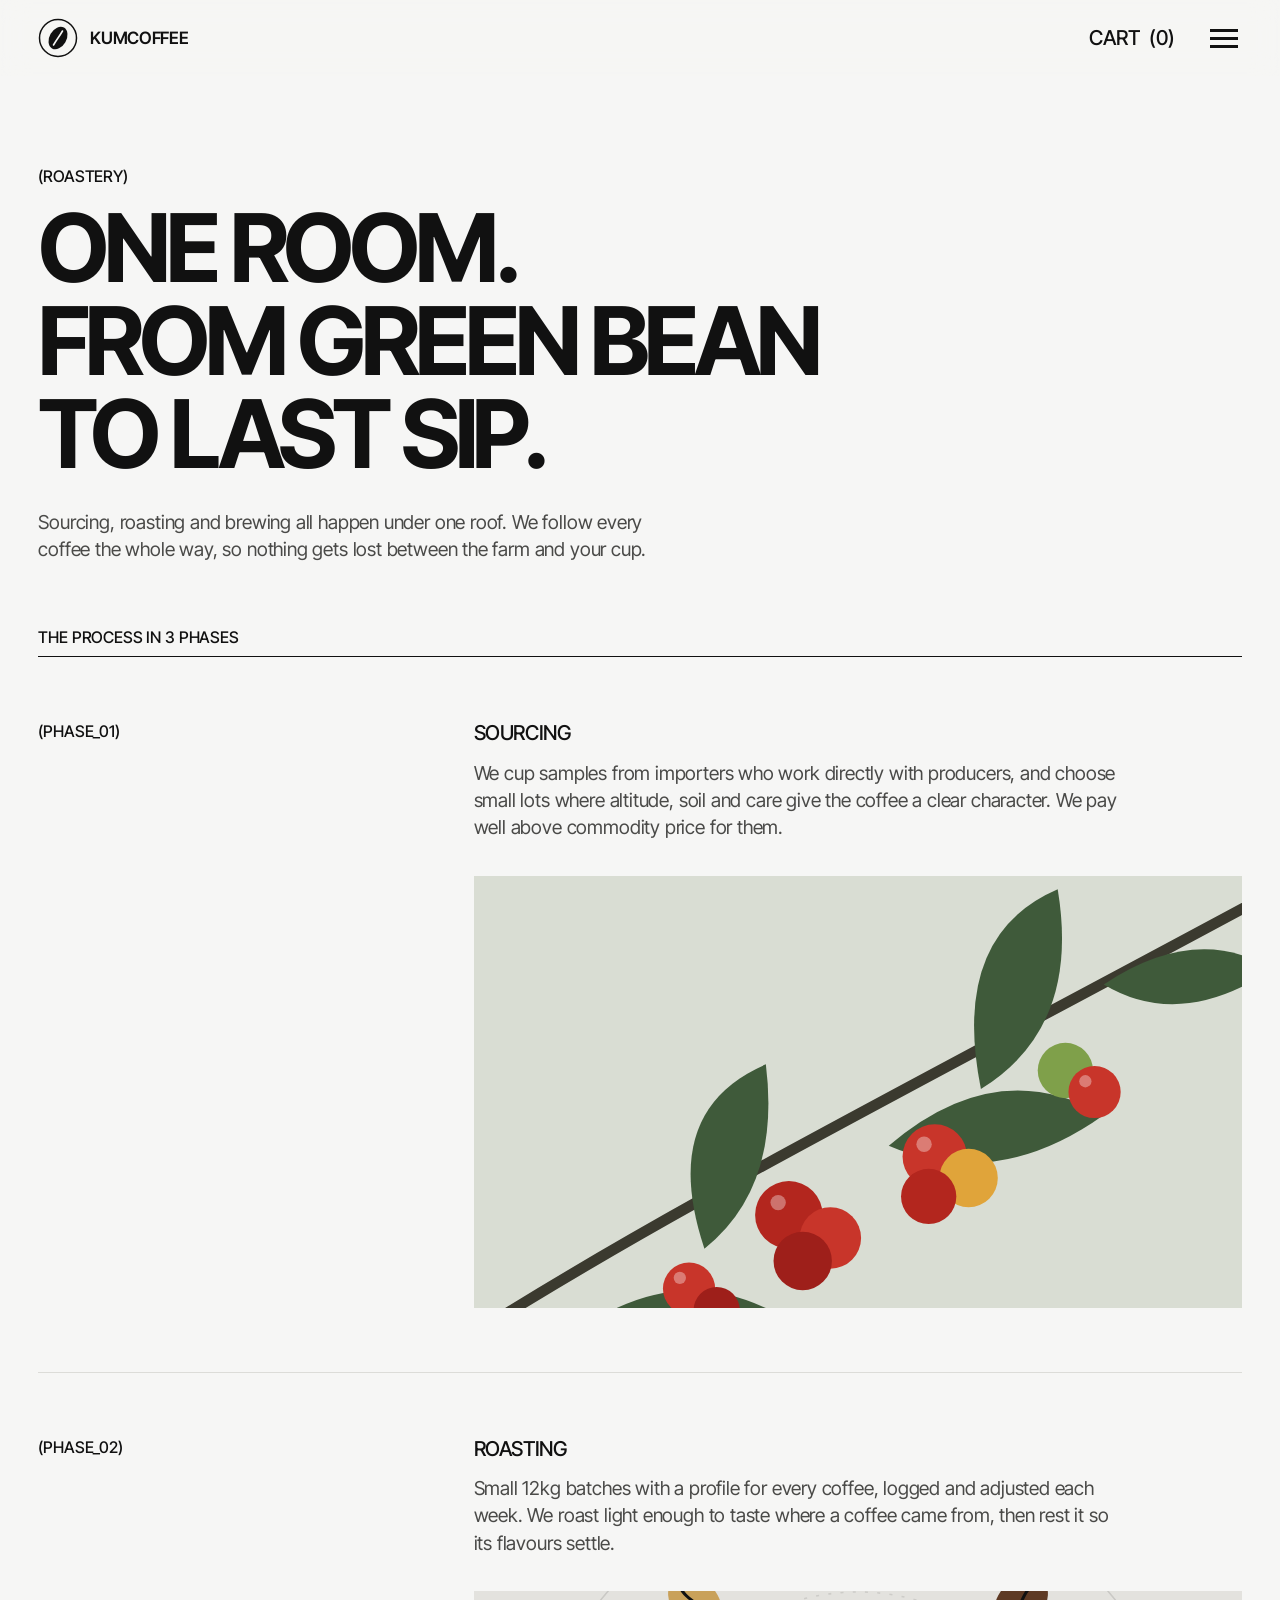
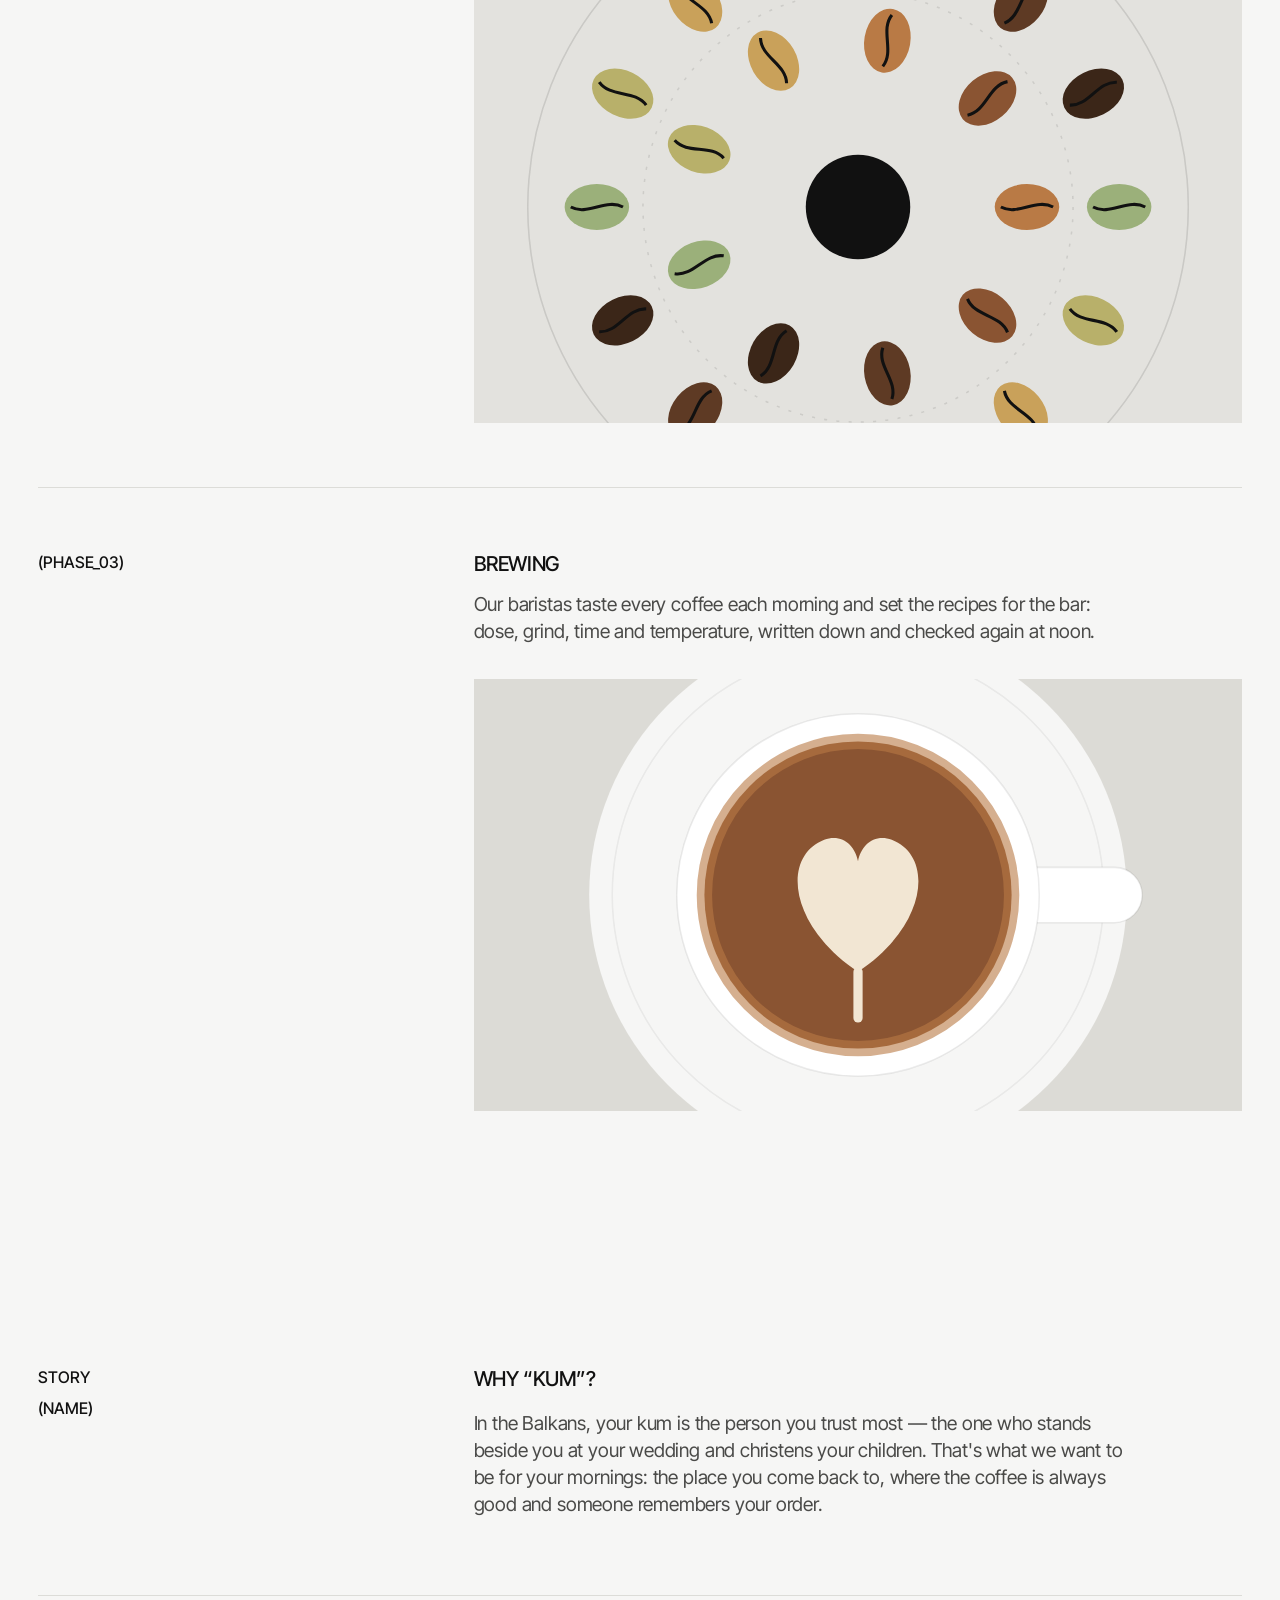
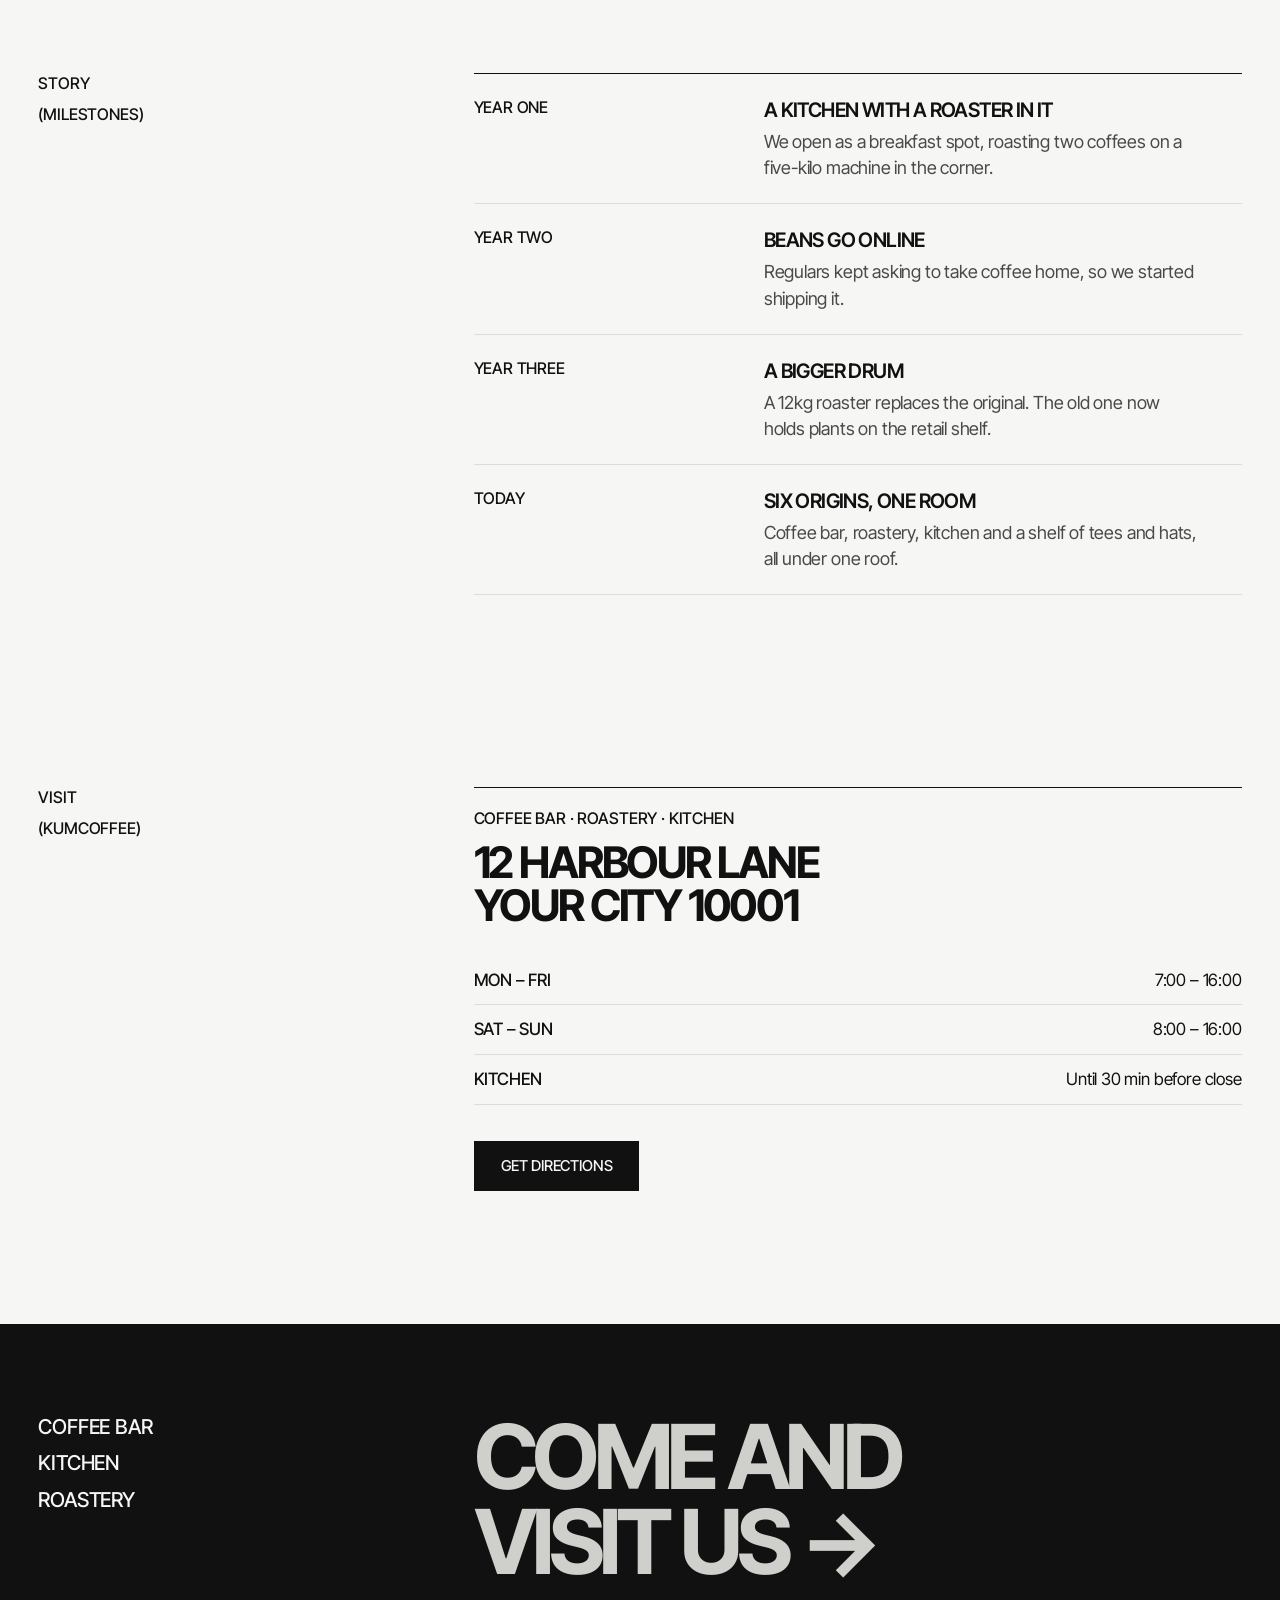
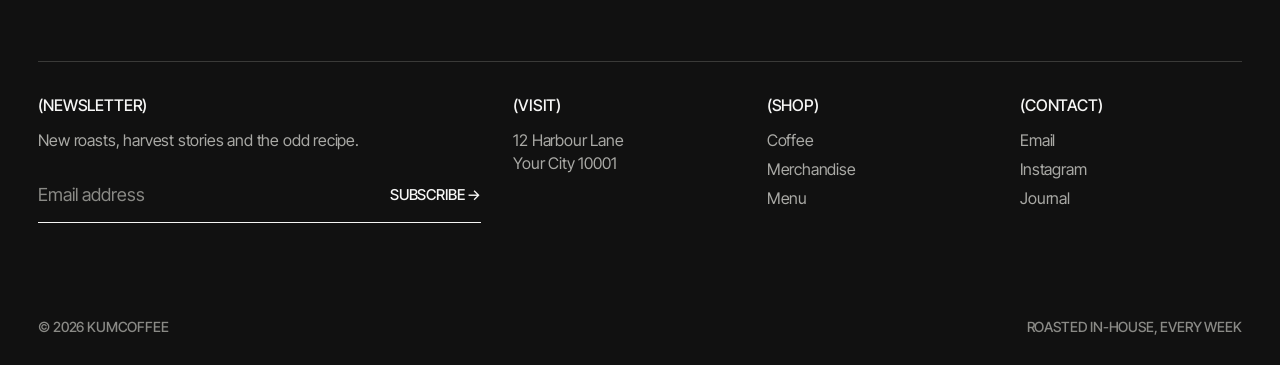
==== about.html @ 7d888334 "Add receipt labels, drip packets, shop sections, blog, journal and locations Coffee art becomes a wh" ====
<!doctype html>
<html lang="en" class="no-js">
<head>
<meta charset="utf-8">
<meta name="viewport" content="width=device-width, initial-scale=1">
<title>Roastery — Kumcoffee</title>
<meta name="description" content="How Kumcoffee sources, roasts and serves specialty coffee, and where to find our coffee bar, roastery and kitchen.">
<meta name="theme-color" content="#f6f6f5">
<link rel="icon" href="data:image/svg+xml,%3Csvg xmlns='http://www.w3.org/2000/svg' viewBox='0 0 40 40'%3E%3Ccircle cx='20' cy='20' r='20' fill='%23111'/%3E%3Cpath d='M15.5 27 C19 21 21 19 24.5 13' stroke='%23f6f6f5' stroke-width='2' fill='none' stroke-linecap='round'/%3E%3C/svg%3E">
<link rel="preconnect" href="https://fonts.googleapis.com">
<link rel="preconnect" href="https://fonts.gstatic.com" crossorigin>
<link rel="stylesheet" href="https://fonts.googleapis.com/css2?family=Inter+Tight:wght@400;500;600;700&display=swap">
<link rel="stylesheet" href="css/style.css">
</head>
<body>
<a class="skip-link" href="#main">Skip to content</a>
<header class="site-header">
  <div class="wrap">
    <a class="brand" href="index.html" aria-label="Kumcoffee home">
      <svg class="brand-mark" viewBox="0 0 40 40" aria-hidden="true"><circle cx="20" cy="20" r="18.5" fill="none" stroke="#111" stroke-width="1.5"/><ellipse cx="20" cy="20" rx="8.5" ry="12" fill="#111" transform="rotate(30 20 20)"/><path d="M15.5 27 C19 21 21 19 24.5 13" stroke="#f6f6f5" stroke-width="1.6" fill="none" stroke-linecap="round"/></svg>
      <span class="brand-name">Kumcoffee</span>
    </a>
    <div class="header-actions">
      <button class="cart-btn" data-cart-open aria-label="Open cart">Cart <span class="cart-count">0</span></button>
      <button class="menu-toggle" aria-controls="site-nav" aria-expanded="false" aria-label="Menu"><span></span><span></span><span></span></button>
    </div>
  </div>
  <nav class="nav" id="site-nav" aria-label="Main">
    <div class="nav-links">
        <a href="index.html"><small>(01)</small>Home</a>
        <a href="shop.html"><small>(02)</small>Shop</a>
        <a href="menu.html"><small>(03)</small>Menu</a>
        <a href="origins.html"><small>(04)</small>Origins</a>
        <a href="about.html" aria-current="page"><small>(05)</small>Roastery</a>
        <a href="journal.html"><small>(06)</small>Journal</a>
    </div>
    <div class="nav-info">
      <div><span class="label">Visit</span>12 Harbour Lane<br>Your City 10001</div>
      <div><span class="label">Hours</span>Mon – Fri 7:00 – 16:00<br>Sat – Sun 8:00 – 16:00</div>
      <div><span class="label">Contact</span>hello@kumcoffee.example<br>Instagram</div>
    </div>
  </nav>
</header>
<main id="main">
<section class="page-head">
  <div class="wrap">
    <span class="label">(Roastery)</span>
    <h1 class="display">One room.<br>From green bean<br>to last sip.</h1>
    <p class="lede">Sourcing, roasting and brewing all happen under one roof. We follow every coffee the whole way, so nothing gets lost between the farm and your cup.</p>
  </div>
</section>

<section>
  <div class="wrap">
    <span class="label" style="padding-bottom:8px;border-bottom:1px solid var(--ink)">The process in 3 phases</span>
    <div class="phase">
      <div class="concept-labels reveal"><span class="label">(Phase_01)</span></div>
      <div class="concept-body reveal">
        <h3 class="h3">Sourcing</h3>
        <p class="text">We cup samples from importers who work directly with producers, and choose small lots where altitude, soil and care give the coffee a clear character. We pay well above commodity price for them.</p>
        <div class="figure figure--wide" style="margin-top:20px"><svg viewBox="0 0 500 500" preserveAspectRatio="xMidYMid slice" role="img" aria-label="Illustration of a coffee branch with ripe red cherries">
  <rect width="500" height="500" fill="#d9ddd3"/>
  <path d="M-20 420 C 120 330 260 260 520 120" stroke="#3b3a2f" stroke-width="7" fill="none"/>
  <g fill="#3f5a3a">
    <path d="M150 352 q-30 -90 40 -120 q10 80 -40 120z"/>
    <path d="M270 285 q70 -60 140 -20 q-70 50 -140 20z"/>
    <path d="M330 248 q-20 -100 50 -130 q15 90 -50 130z"/>
    <path d="M90 392 q60 40 120 10 q-60 -40 -120 -10z"/>
    <path d="M410 180 q60 -40 110 -10 q-60 40 -110 10z"/>
  </g>
  <g>
    <circle cx="205" cy="330" r="22" fill="#b3261e"/><circle cx="232" cy="345" r="20" fill="#c8352a"/><circle cx="214" cy="360" r="19" fill="#9e1f1a"/>
    <circle cx="300" cy="292" r="21" fill="#c8352a"/><circle cx="322" cy="306" r="19" fill="#e0a43a"/><circle cx="296" cy="318" r="18" fill="#b3261e"/>
    <circle cx="385" cy="236" r="18" fill="#7fa04a"/><circle cx="404" cy="250" r="17" fill="#c8352a"/>
    <circle cx="140" cy="378" r="17" fill="#c8352a"/><circle cx="158" cy="392" r="15" fill="#9e1f1a"/>
  </g>
  <g fill="#fff" opacity=".35"><circle cx="198" cy="322" r="5"/><circle cx="293" cy="284" r="5"/><circle cx="398" cy="243" r="4"/><circle cx="134" cy="371" r="4"/></g>
</svg></div>
      </div>
    </div>
    <div class="phase">
      <div class="concept-labels reveal"><span class="label">(Phase_02)</span></div>
      <div class="concept-body reveal">
        <h3 class="h3">Roasting</h3>
        <p class="text">Small 12kg batches with a profile for every coffee, logged and adjusted each week. We roast light enough to taste where a coffee came from, then rest it so its flavours settle.</p>
        <div class="figure figure--wide" style="margin-top:20px"><svg class="drum" viewBox="0 0 500 500" preserveAspectRatio="xMidYMid slice" role="img" aria-label="Illustration of coffee beans turning in a roasting drum, from green to dark brown">
      <rect width="500" height="500" fill="#e3e2de"/>
      <circle cx="250" cy="250" r="215" fill="none" stroke="#111" stroke-opacity=".12"/>
      <circle cx="250" cy="250" r="140" fill="none" stroke="#111" stroke-opacity=".1" stroke-dasharray="2 6"/>
      <g class="spin"><g transform="translate(420.0 250.0) rotate(90)"><ellipse rx="15" ry="21" fill="#9bb07a"/><path d="M0 -17 C -6 -6 6 6 0 17" stroke="#111" stroke-width="2" fill="none"/></g><g transform="translate(403.2 323.8) rotate(116)"><ellipse rx="15" ry="21" fill="#b8b06a"/><path d="M0 -17 C -6 -6 6 6 0 17" stroke="#111" stroke-width="2" fill="none"/></g><g transform="translate(356.0 382.9) rotate(141)"><ellipse rx="15" ry="21" fill="#c9a15a"/><path d="M0 -17 C -6 -6 6 6 0 17" stroke="#111" stroke-width="2" fill="none"/></g><g transform="translate(287.8 415.7) rotate(167)"><ellipse rx="15" ry="21" fill="#b97a45"/><path d="M0 -17 C -6 -6 6 6 0 17" stroke="#111" stroke-width="2" fill="none"/></g><g transform="translate(212.2 415.7) rotate(193)"><ellipse rx="15" ry="21" fill="#8a5432"/><path d="M0 -17 C -6 -6 6 6 0 17" stroke="#111" stroke-width="2" fill="none"/></g><g transform="translate(144.0 382.9) rotate(219)"><ellipse rx="15" ry="21" fill="#5e3a24"/><path d="M0 -17 C -6 -6 6 6 0 17" stroke="#111" stroke-width="2" fill="none"/></g><g transform="translate(96.8 323.8) rotate(244)"><ellipse rx="15" ry="21" fill="#3b2618"/><path d="M0 -17 C -6 -6 6 6 0 17" stroke="#111" stroke-width="2" fill="none"/></g><g transform="translate(80.0 250.0) rotate(270)"><ellipse rx="15" ry="21" fill="#9bb07a"/><path d="M0 -17 C -6 -6 6 6 0 17" stroke="#111" stroke-width="2" fill="none"/></g><g transform="translate(96.8 176.2) rotate(296)"><ellipse rx="15" ry="21" fill="#b8b06a"/><path d="M0 -17 C -6 -6 6 6 0 17" stroke="#111" stroke-width="2" fill="none"/></g><g transform="translate(144.0 117.1) rotate(321)"><ellipse rx="15" ry="21" fill="#c9a15a"/><path d="M0 -17 C -6 -6 6 6 0 17" stroke="#111" stroke-width="2" fill="none"/></g><g transform="translate(212.2 84.3) rotate(347)"><ellipse rx="15" ry="21" fill="#b97a45"/><path d="M0 -17 C -6 -6 6 6 0 17" stroke="#111" stroke-width="2" fill="none"/></g><g transform="translate(287.8 84.3) rotate(373)"><ellipse rx="15" ry="21" fill="#8a5432"/><path d="M0 -17 C -6 -6 6 6 0 17" stroke="#111" stroke-width="2" fill="none"/></g><g transform="translate(356.0 117.1) rotate(399)"><ellipse rx="15" ry="21" fill="#5e3a24"/><path d="M0 -17 C -6 -6 6 6 0 17" stroke="#111" stroke-width="2" fill="none"/></g><g transform="translate(403.2 176.2) rotate(424)"><ellipse rx="15" ry="21" fill="#3b2618"/><path d="M0 -17 C -6 -6 6 6 0 17" stroke="#111" stroke-width="2" fill="none"/></g></g><g class="spin-rev"><g transform="translate(360.0 250.0) rotate(90)"><ellipse rx="15" ry="21" fill="#b97a45"/><path d="M0 -17 C -6 -6 6 6 0 17" stroke="#111" stroke-width="2" fill="none"/></g><g transform="translate(334.3 320.7) rotate(130)"><ellipse rx="15" ry="21" fill="#8a5432"/><path d="M0 -17 C -6 -6 6 6 0 17" stroke="#111" stroke-width="2" fill="none"/></g><g transform="translate(269.1 358.3) rotate(170)"><ellipse rx="15" ry="21" fill="#5e3a24"/><path d="M0 -17 C -6 -6 6 6 0 17" stroke="#111" stroke-width="2" fill="none"/></g><g transform="translate(195.0 345.3) rotate(210)"><ellipse rx="15" ry="21" fill="#3b2618"/><path d="M0 -17 C -6 -6 6 6 0 17" stroke="#111" stroke-width="2" fill="none"/></g><g transform="translate(146.6 287.6) rotate(250)"><ellipse rx="15" ry="21" fill="#9bb07a"/><path d="M0 -17 C -6 -6 6 6 0 17" stroke="#111" stroke-width="2" fill="none"/></g><g transform="translate(146.6 212.4) rotate(290)"><ellipse rx="15" ry="21" fill="#b8b06a"/><path d="M0 -17 C -6 -6 6 6 0 17" stroke="#111" stroke-width="2" fill="none"/></g><g transform="translate(195.0 154.7) rotate(330)"><ellipse rx="15" ry="21" fill="#c9a15a"/><path d="M0 -17 C -6 -6 6 6 0 17" stroke="#111" stroke-width="2" fill="none"/></g><g transform="translate(269.1 141.7) rotate(370)"><ellipse rx="15" ry="21" fill="#b97a45"/><path d="M0 -17 C -6 -6 6 6 0 17" stroke="#111" stroke-width="2" fill="none"/></g><g transform="translate(334.3 179.3) rotate(410)"><ellipse rx="15" ry="21" fill="#8a5432"/><path d="M0 -17 C -6 -6 6 6 0 17" stroke="#111" stroke-width="2" fill="none"/></g></g>
      <circle cx="250" cy="250" r="34" fill="#111"/>
    </svg></div>
      </div>
    </div>
    <div class="phase">
      <div class="concept-labels reveal"><span class="label">(Phase_03)</span></div>
      <div class="concept-body reveal">
        <h3 class="h3">Brewing</h3>
        <p class="text">Our baristas taste every coffee each morning and set the recipes for the bar: dose, grind, time and temperature, written down and checked again at noon.</p>
        <div class="figure figure--wide" style="margin-top:20px"><svg viewBox="0 0 500 500" preserveAspectRatio="xMidYMid slice" role="img" aria-label="Illustration of a flat white seen from above">
  <rect width="500" height="500" fill="#dcdbd6"/>
  <circle cx="250" cy="250" r="175" fill="#f6f6f5"/>
  <circle cx="250" cy="250" r="160" fill="none" stroke="#111" stroke-opacity=".06"/>
  <rect x="345" y="232" width="90" height="36" rx="18" fill="#fff" stroke="#111" stroke-opacity=".08"/>
  <circle cx="250" cy="250" r="118" fill="#fff" stroke="#111" stroke-opacity=".08"/>
  <circle cx="250" cy="250" r="100" fill="#8a5432"/>
  <circle cx="250" cy="250" r="100" fill="none" stroke="#b97a45" stroke-width="10" stroke-opacity=".6"/>
  <path d="M250 300 C 205 270 200 225 228 214 C 240 210 248 218 250 228 C 252 218 260 210 272 214 C 300 225 295 270 250 300 Z" fill="#f2e6d3"/><path d="M250 300 L250 330" stroke="#f2e6d3" stroke-width="6" stroke-linecap="round"/>
</svg></div>
      </div>
    </div>
  </div>
</section>

<section class="section">
  <div class="wrap">
    <div class="concept">
      <div class="concept-labels reveal">
        <span class="label">Story</span>
        <span class="label">(Name)</span>
      </div>
      <div class="concept-body reveal">
        <h3 class="h3">Why “Kum”?</h3>
        <p class="text">In the Balkans, your kum is the person you trust most — the one who stands beside you at your wedding and christens your children. That's what we want to be for your mornings: the place you come back to, where the coffee is always good and someone remembers your order.</p>
        
        
      </div>
    </div>
    <div class="concept">
      <div class="concept-labels reveal"><span class="label">Story</span><span class="label">(Milestones)</span></div>
      <ol class="timeline reveal">
        <li><span class="yr">Year one</span><div><h3>A kitchen with a roaster in it</h3><p>We open as a breakfast spot, roasting two coffees on a five-kilo machine in the corner.</p></div></li>
        <li><span class="yr">Year two</span><div><h3>Beans go online</h3><p>Regulars kept asking to take coffee home, so we started shipping it.</p></div></li>
        <li><span class="yr">Year three</span><div><h3>A bigger drum</h3><p>A 12kg roaster replaces the original. The old one now holds plants on the retail shelf.</p></div></li>
        <li><span class="yr">Today</span><div><h3>Six origins, one room</h3><p>Coffee bar, roastery, kitchen and a shelf of tees and hats, all under one roof.</p></div></li>
      </ol>
    </div>
  </div>
</section>

<section class="section" id="visit" style="padding-top:0;scroll-margin-top:80px">
  <div class="wrap"><div class="concept" style="padding:0">
      <div class="concept-labels reveal">
        <span class="label">Visit</span>
        <span class="label">(Kumcoffee)</span>
      </div>
      <div class="concept-body reveal">
        <div class="visit-card">
          <span class="label">Coffee bar · Roastery · Kitchen</span>
          <address>12 Harbour Lane<br>Your City 10001</address>
          <div class="hours">
            <div><span>Mon – Fri</span><span>7:00 – 16:00</span></div>
            <div><span>Sat – Sun</span><span>8:00 – 16:00</span></div>
            <div><span>Kitchen</span><span>Until 30 min before close</span></div>
          </div>
        </div>
        <p><a class="btn" href="https://maps.google.com" rel="noopener">Get directions</a></p>
      </div>
    </div></div>
</section>
</main>
<footer class="site-footer">
  <div class="wrap">
    <div class="footer-top">
      <div>
        <span class="label">Coffee bar</span>
        <span class="label">Kitchen</span>
        <span class="label">Roastery</span>
      </div>
      <a class="footer-statement" href="about.html#visit">Come and<br>visit us →</a>
    </div>
    <div class="footer-grid">
      <div>
        <h4>(Newsletter)</h4>
        <p>New roasts, harvest stories and the odd recipe.</p>
        <form class="signup" data-signup novalidate>
          <label for="footer-email" style="position:absolute;left:-9999px">Email</label>
          <input id="footer-email" type="email" placeholder="Email address" autocomplete="email">
          <button class="btn" type="submit">Subscribe →</button>
        </form>
        <div class="form-note" aria-live="polite"></div>
      </div>
      <div>
        <h4>(Visit)</h4>
        <p>12 Harbour Lane<br>Your City 10001</p>
      </div>
      <div>
        <h4>(Shop)</h4>
        <ul>
          <li><a href="shop.html#coffee">Coffee</a></li>
          <li><a href="shop.html#apparel">Merchandise</a></li>
          <li><a href="menu.html">Menu</a></li>
        </ul>
      </div>
      <div>
        <h4>(Contact)</h4>
        <ul>
          <li><a href="mailto:hello@kumcoffee.example">Email</a></li>
          <li><a href="https://instagram.com" rel="noopener">Instagram</a></li>
          <li><a href="journal.html">Journal</a></li>
        </ul>
      </div>
    </div>
    <div class="footer-base">
      <span>© <span data-year>2026</span> Kumcoffee</span>
      <span>Roasted in-house, every week</span>
    </div>
  </div>
</footer>
<script src="js/data.js"></script>
<script src="js/main.js"></script>
</body>
</html>
---- css/style.css ----
/* ==========================================================================
   Kumcoffee — Roastery & Kitchen
   Editorial grotesk: off-white page, tight bold type, uppercase labels,
   numbered sections and large full-width images.
   ========================================================================== */

:root {
  --bg: #f6f6f5;
  --ink: #111111;
  --body: #4a4a48;      /* paragraph grey */
  --muted: #8a8a86;
  --line: #dcdcd8;
  --frame: #e8e8e5;     /* image frames */
  --accent: #111111;

  --sans: "Inter Tight", "Inter", system-ui, -apple-system, "Segoe UI", sans-serif;

  --gutter: clamp(20px, 3vw, 40px);
  --max: 1440px;
  --ease: cubic-bezier(.2, .7, .1, 1);
}

*, *::before, *::after { box-sizing: border-box; }

html { -webkit-text-size-adjust: 100%; scroll-behavior: smooth; }
@media (prefers-reduced-motion: reduce) { html { scroll-behavior: auto; } }

body {
  margin: 0;
  background: var(--bg);
  color: var(--ink);
  font-family: var(--sans);
  font-size: 18px;
  line-height: 1.45;
  letter-spacing: -.01em;
  -webkit-font-smoothing: antialiased;
  overflow-x: hidden;
}

img, svg { display: block; max-width: 100%; }
a { color: inherit; }
button { font: inherit; color: inherit; cursor: pointer; letter-spacing: inherit; }
::selection { background: var(--ink); color: var(--bg); }
:focus-visible { outline: 2px solid var(--ink); outline-offset: 3px; }

.skip-link { position: absolute; left: -9999px; top: 8px; background: var(--ink); color: var(--bg); padding: 8px 14px; z-index: 100; }
.skip-link:focus { left: 8px; }

/* ---------- Layout ---------- */

.wrap { width: 100%; max-width: var(--max); margin: 0 auto; padding: 0 var(--gutter); }
.section { padding: clamp(72px, 9vw, 140px) 0; }
.section--tight { padding: clamp(40px, 5vw, 72px) 0; }
.section--alt { background: #efefed; }

/* ---------- Type ---------- */

.label { display: block; font-size: 16px; font-weight: 500; text-transform: uppercase; letter-spacing: -.01em; line-height: 1.3; }
.label + .label { margin-top: 10px; }
.eyebrow { display: block; font-size: 16px; font-weight: 500; text-transform: uppercase; letter-spacing: -.01em; }
.display {
  font-weight: 700; text-transform: uppercase; letter-spacing: -.055em; line-height: .98;
  font-size: clamp(40px, 7.4vw, 120px); margin: 0;
}
.statement { font-weight: 600; letter-spacing: -.045em; line-height: 1.08; font-size: clamp(34px, 4.6vw, 72px); margin: 0; max-width: 20ch; }
.h2 { font-weight: 600; text-transform: uppercase; letter-spacing: -.045em; line-height: 1; font-size: clamp(32px, 4.4vw, 64px); margin: 0; }
.h3 { font-weight: 500; text-transform: uppercase; letter-spacing: -.02em; line-height: 1.2; font-size: clamp(18px, 1.6vw, 22px); margin: 0; }
.italic { font-style: normal; }
.lede, .text { color: var(--body); font-size: clamp(18px, 1.5vw, 22px); line-height: 1.42; max-width: 34em; margin: 0; }
.muted { color: var(--muted); }
.mono { font-size: 14px; }
.rule { border: 0; border-top: 1px solid var(--line); margin: 0; }

.section-head { display: flex; justify-content: space-between; align-items: end; gap: 24px; flex-wrap: wrap; margin-bottom: clamp(32px, 4vw, 56px); }

/* ---------- Buttons & links ---------- */

.btn {
  display: inline-flex; align-items: center; justify-content: center; gap: 10px;
  min-height: 50px; padding: 0 26px;
  border: 1px solid var(--ink); border-radius: 0;
  background: var(--ink); color: var(--bg);
  font-size: 15px; font-weight: 500; text-transform: uppercase; letter-spacing: -.01em;
  text-decoration: none;
  transition: background .2s, color .2s;
}
.btn:hover { background: transparent; color: var(--ink); }
.btn--ghost { background: transparent; color: var(--ink); }
.btn--ghost:hover { background: var(--ink); color: var(--bg); }
.btn .arrow { display: none; }

.link { font-size: 16px; font-weight: 500; text-transform: uppercase; text-decoration: none; border-bottom: 1px solid currentColor; padding-bottom: 2px; }
.link:hover { border-bottom-width: 2px; }

/* ---------- Header & full-screen menu ---------- */

.site-header { position: sticky; top: 0; z-index: 60; }
/* The blur lives on a pseudo-element: backdrop-filter on the header itself
   would become the containing block for the fixed full-screen menu. */
.site-header::before {
  content: ""; position: absolute; inset: 0; z-index: -1;
  background: color-mix(in srgb, var(--bg) 82%, transparent);
  backdrop-filter: blur(14px); -webkit-backdrop-filter: blur(14px);
}
.menu-open .site-header::before { background: var(--bg); }
.site-header .wrap { display: flex; align-items: center; justify-content: space-between; height: 76px; gap: 24px; }
.brand { display: inline-flex; align-items: center; gap: 12px; text-decoration: none; }
.brand-mark { width: 40px; height: 40px; }
.brand-name { font-size: 17px; font-weight: 600; text-transform: uppercase; letter-spacing: -.02em; }

.header-actions { display: flex; align-items: center; gap: clamp(16px, 2.4vw, 32px); }
.cart-btn { background: none; border: 0; padding: 6px 0; font-size: clamp(18px, 1.6vw, 22px); font-weight: 500; text-transform: uppercase; display: inline-flex; gap: 10px; }
.cart-count::before { content: "("; }
.cart-count::after { content: ")"; }
.cart-count.bump { animation: bump .45s var(--ease); display: inline-block; }
@keyframes bump { 40% { transform: scale(1.25); } }

.menu-toggle { background: none; border: 0; width: 36px; height: 36px; padding: 0; position: relative; }
.menu-toggle span { position: absolute; left: 4px; right: 4px; height: 2.5px; background: var(--ink); transition: transform .3s var(--ease), opacity .2s; }
.menu-toggle span:nth-child(1) { top: 9px; }
.menu-toggle span:nth-child(2) { top: 17px; }
.menu-toggle span:nth-child(3) { top: 25px; }
.menu-open .menu-toggle span:nth-child(1) { transform: translateY(8px) rotate(45deg); }
.menu-open .menu-toggle span:nth-child(2) { opacity: 0; }
.menu-open .menu-toggle span:nth-child(3) { transform: translateY(-8px) rotate(-45deg); }

.nav {
  position: fixed; inset: 76px 0 0 0; z-index: 55; background: var(--bg);
  display: flex; flex-direction: column; justify-content: space-between; gap: 32px;
  padding: clamp(24px, 4vw, 56px) var(--gutter) var(--gutter);
  opacity: 0; visibility: hidden; transition: opacity .3s var(--ease), visibility .3s;
  overflow-y: auto;
}
.menu-open .nav { opacity: 1; visibility: visible; }
.menu-open { overflow: hidden; }
.nav-links { display: flex; flex-direction: column; }
.nav-links a {
  display: flex; align-items: baseline; gap: 16px;
  font-size: clamp(40px, 8vw, 104px); font-weight: 700; text-transform: uppercase; letter-spacing: -.055em; line-height: 1;
  text-decoration: none; padding: 6px 0; transition: opacity .2s, transform .4s var(--ease);
}
.nav-links a small { font-size: 16px; font-weight: 500; letter-spacing: -.01em; }
.nav-links:hover a { opacity: .3; }
.nav-links a:hover, .nav-links a[aria-current="page"] { opacity: 1; }
.nav-info { display: grid; grid-template-columns: repeat(3, minmax(0, 1fr)); gap: 24px; color: var(--body); font-size: 16px; }
.nav-info .label { color: var(--ink); margin-bottom: 6px; }
@media (max-width: 640px) { .nav-info { grid-template-columns: 1fr; gap: 16px; } }

/* ---------- Figures (image frames) ---------- */

.figure { background: var(--frame); overflow: hidden; position: relative; }
.figure svg { width: 100%; height: 100%; transition: transform 1.2s var(--ease); }
.figure:hover svg { transform: scale(1.02); }
.figure--wide { aspect-ratio: 16 / 9; }
.figure--tall { aspect-ratio: 4 / 5; }
.figure--square { aspect-ratio: 1; }
.figure--offset { width: min(64%, 640px); margin-left: auto; aspect-ratio: 4 / 5; }
@media (max-width: 760px) { .figure--wide { aspect-ratio: 4 / 3; } }

/* ---------- Hero ---------- */

.hero { padding: 0 0 clamp(64px, 8vw, 120px); }
.hero .figure { aspect-ratio: 16 / 8; }
@media (max-width: 760px) { .hero .figure { aspect-ratio: 4 / 5; } }
.hero-media { display: flex; align-items: center; justify-content: center; padding: 6% 8%; height: 100%; }
.hero-media svg { width: 30%; height: auto; filter: drop-shadow(0 30px 30px rgba(0, 0, 0, .14)); animation: float-in 1.1s var(--ease) both; }
.hero-media svg:nth-child(1) { transform: translate(16%, 6%) rotate(-7deg); animation-delay: .12s; }
.hero-media svg:nth-child(2) { width: 36%; z-index: 1; }
.hero-media svg:nth-child(3) { transform: translate(-16%, 6%) rotate(7deg); animation-delay: .24s; }
@media (max-width: 760px) { .hero-media svg { width: 38%; } .hero-media svg:nth-child(2) { width: 44%; } }
@keyframes float-in { from { opacity: 0; translate: 0 30px; } to { opacity: 1; translate: 0 0; } }
.hero-intro { display: grid; grid-template-columns: 1fr 2fr; gap: 24px clamp(24px, 4vw, 64px); margin-top: clamp(40px, 5vw, 72px); }
.hero-intro .hero-ctas { display: flex; gap: 12px; flex-wrap: wrap; margin-top: 32px; }
@media (max-width: 860px) { .hero-intro { grid-template-columns: 1fr; } }

/* ---------- Concept rows (label column + content column) ---------- */

.concept { display: grid; grid-template-columns: 1fr 2fr; gap: 20px clamp(24px, 4vw, 64px); padding: clamp(48px, 6vw, 96px) 0; }
.concept + .concept { border-top: 1px solid var(--line); }
.concept-labels .label + .label { margin-top: 10px; }
.concept-body { display: flex; flex-direction: column; gap: 18px; }
.concept-body .figure { margin-top: clamp(20px, 3vw, 40px); }
@media (max-width: 860px) {
  .concept { grid-template-columns: 1fr; }
  .figure--offset { width: 72%; }
}

/* ---------- Products ---------- */

.product-grid { display: grid; gap: 48px clamp(12px, 1.6vw, 24px); grid-template-columns: repeat(auto-fill, minmax(min(100%, 280px), 1fr)); }
.card { display: flex; flex-direction: column; gap: 6px; position: relative; }
.card[hidden] { display: none; }
.card[data-type="coffee"] .card-media svg { width: 84%; }
@media (max-width: 640px) {
  .product-grid { grid-template-columns: 1fr 1fr; gap: 36px 12px; }
  .card-title { font-size: 16px; }
  .card-price { font-size: 15px; }
  .card-info { flex-direction: column; gap: 2px; }
  .product-grid .card-meta, .product-grid .roast, .product-grid .card-tag { display: none; }
  .notes { font-size: 14px; }
  .select { font-size: 12px; padding: 7px 28px 7px 10px; max-width: 100%; }
}
.card-media { position: relative; aspect-ratio: 1; background: var(--frame); display: grid; place-items: center; overflow: hidden; margin-bottom: 12px; }
.card-media svg { width: 54%; height: auto; transition: transform .8s var(--ease); filter: drop-shadow(0 18px 18px rgba(0, 0, 0, .12)); }
.card:hover .card-media svg { transform: scale(1.05) rotate(-2deg); }
.card-tag { position: absolute; top: 14px; left: 14px; font-size: 13px; font-weight: 500; text-transform: uppercase; }
.card-tag::before { content: "("; }
.card-tag::after { content: ")"; }
.card-quick { position: absolute; left: 14px; right: 14px; bottom: 14px; opacity: 0; transform: translateY(8px); transition: opacity .3s, transform .3s var(--ease); }
.card:hover .card-quick, .card:focus-within .card-quick { opacity: 1; transform: none; }
@media (hover: none) { .card-quick { opacity: 1; transform: none; } }
.card-quick .btn { width: 100%; }
.card-idx { font-size: 14px; font-weight: 500; color: var(--muted); }
.card-info { display: flex; justify-content: space-between; gap: 12px; align-items: baseline; }
.card-title { font-weight: 600; font-size: 20px; text-transform: uppercase; letter-spacing: -.03em; line-height: 1.1; margin: 0; }
.card-price { font-size: 18px; font-weight: 500; white-space: nowrap; }
.card-meta { font-size: 15px; color: var(--muted); margin: 0; }
.notes { font-size: 16px; color: var(--body); }
.notes span + span::before { content: " / "; color: var(--muted); }
.roast { display: flex; align-items: center; gap: 10px; font-size: 13px; text-transform: uppercase; font-weight: 500; color: var(--muted); }
.roast-dots { display: inline-flex; gap: 3px; }
.roast-dots b { width: 14px; height: 3px; background: var(--line); }
.roast-dots b.on { background: var(--ink); }
.card-options { display: flex; gap: 8px; flex-wrap: wrap; margin-top: 8px; }
.select {
  appearance: none; -webkit-appearance: none;
  border: 1px solid var(--ink); background: transparent; border-radius: 0;
  padding: 9px 34px 9px 12px; font-size: 14px; font-weight: 500; text-transform: uppercase; color: var(--ink);
  background-image: url("data:image/svg+xml,%3Csvg xmlns='http://www.w3.org/2000/svg' width='10' height='6'%3E%3Cpath d='M1 1l4 4 4-4' fill='none' stroke='%23111' stroke-width='1.4'/%3E%3C/svg%3E");
  background-repeat: no-repeat; background-position: right 12px center;
}

/* ---------- Filters ---------- */

.filters { display: flex; gap: clamp(16px, 2.4vw, 32px); flex-wrap: wrap; }
.chip { background: none; border: 0; padding: 4px 0; font-size: clamp(18px, 1.6vw, 22px); font-weight: 500; text-transform: uppercase; color: var(--muted); }
.chip:hover { color: var(--ink); }
.chip[aria-pressed="true"] { color: var(--ink); }
.chip[aria-pressed="true"]::before { content: "("; }
.chip[aria-pressed="true"]::after { content: ")"; }

/* ---------- Index list (origins on home) ---------- */

.origin-list { list-style: none; margin: 0; padding: 0; border-top: 1px solid var(--ink); }
.origin-list li { border-bottom: 1px solid var(--line); }
.origin-list a { display: grid; grid-template-columns: 72px 1fr auto auto; gap: 16px; align-items: baseline; padding: 18px 0; text-decoration: none; transition: padding .35s var(--ease), opacity .2s; }
.origin-list:hover a { opacity: .35; }
.origin-list a:hover { opacity: 1; padding-left: 12px; }
.origin-list .idx { font-size: 16px; font-weight: 500; }
.origin-list .country { font-size: clamp(30px, 4.4vw, 64px); font-weight: 700; text-transform: uppercase; letter-spacing: -.055em; line-height: 1; }
.origin-list .region { font-size: 15px; font-weight: 500; text-transform: uppercase; color: var(--muted); }
.origin-list .go { font-size: 22px; }
@media (max-width: 640px) { .origin-list a { grid-template-columns: 48px 1fr auto; } .origin-list .region { display: none; } }

/* ---------- Menu ---------- */

.menu-grid { display: grid; grid-template-columns: repeat(2, 1fr); gap: clamp(48px, 6vw, 96px); }
@media (max-width: 860px) { .menu-grid { grid-template-columns: 1fr; } }
.menu-block .label { margin-bottom: 8px; }
.menu-block .h2 { margin-bottom: 12px; }
.menu-block > p { margin: 0 0 28px; color: var(--muted); font-size: 16px; }
.menu-items { list-style: none; margin: 0; padding: 0; border-top: 1px solid var(--ink); }
.menu-item { padding: 18px 0; border-bottom: 1px solid var(--line); }
.menu-row { display: flex; align-items: baseline; gap: 12px; }
.menu-row h3 { font-weight: 600; font-size: 19px; text-transform: uppercase; letter-spacing: -.03em; margin: 0; flex: 1; }
.menu-row .dots { display: none; }
.menu-row .price { font-size: 18px; font-weight: 500; }
.menu-item p { margin: 4px 0 0; color: var(--body); font-size: 16px; max-width: 46ch; }
.diet { font-size: 12px; font-weight: 500; margin-left: 6px; color: var(--muted); vertical-align: 2px; }
.diet::before { content: "("; }
.diet::after { content: ")"; }

.hours { display: grid; font-size: 17px; }
.hours div { display: flex; justify-content: space-between; gap: 16px; border-bottom: 1px solid var(--line); padding: 12px 0; }
.hours div span:first-child { font-weight: 500; text-transform: uppercase; }

/* ---------- Page head ---------- */

.page-head { padding: clamp(48px, 7vw, 112px) 0 clamp(40px, 5vw, 72px); }
.page-head .display { margin: 16px 0 28px; }

/* ---------- Origins page ---------- */

.belt { width: 100%; height: auto; }
.belt .pin { cursor: pointer; }
.belt .pin circle.dot { transition: fill .3s; }
.belt .pin .pulse { transform-box: fill-box; transform-origin: center; opacity: 0; }
.belt .pin.is-active .pulse { animation: pulse 1.8s var(--ease) infinite; }
.belt .pin text { font-family: var(--sans); font-size: 13px; font-weight: 500; text-transform: uppercase; fill: var(--muted); transition: fill .3s; }
.belt .pin.is-active text { fill: var(--ink); font-weight: 700; }
@keyframes pulse { 0% { opacity: .6; transform: scale(1); } 100% { opacity: 0; transform: scale(3.2); } }

.stories { display: grid; grid-template-columns: minmax(0, 1fr) minmax(0, 2fr); gap: clamp(32px, 4vw, 64px); }
.stories-aside { position: sticky; top: 110px; align-self: start; }
.toc { list-style: none; padding: 0; margin: 16px 0 0; }
.toc a { display: block; padding: 4px 0; text-decoration: none; color: var(--muted); font-size: clamp(22px, 2.4vw, 34px); font-weight: 700; text-transform: uppercase; letter-spacing: -.05em; line-height: 1.05; transition: color .2s; }
.toc a.is-active, .toc a:hover { color: var(--ink); }
@media (max-width: 960px) {
  .stories { grid-template-columns: 1fr; }
  .stories-aside { position: relative; top: 0; }
  .toc { display: flex; gap: 6px 16px; flex-wrap: wrap; }
  .toc a { font-size: 18px; }
}

.story { padding: 0 0 clamp(64px, 8vw, 112px); scroll-margin-top: 110px; }
.story + .story { padding-top: clamp(48px, 6vw, 80px); border-top: 1px solid var(--line); }
.story-head { display: grid; gap: 10px; margin-bottom: 20px; }
.story .h3 { margin-bottom: 4px; }
.story-quote { font-size: clamp(26px, 2.8vw, 40px); font-weight: 600; line-height: 1.1; letter-spacing: -.045em; margin: 32px 0; padding: 0; max-width: 22ch; color: var(--ink); }
.story-body p { color: var(--body); max-width: 40em; margin: 0 0 1em; }
.facts { display: grid; grid-template-columns: repeat(auto-fit, minmax(150px, 1fr)); border-top: 1px solid var(--ink); margin: 24px 0 32px; }
.facts div { padding: 14px 16px 14px 0; border-bottom: 1px solid var(--line); }
.facts dt { font-size: 13px; font-weight: 500; text-transform: uppercase; color: var(--muted); }
.facts dd { margin: 4px 0 0; font-size: 17px; font-weight: 500; }
.story-cta { display: flex; align-items: center; gap: 16px; flex-wrap: wrap; margin-top: 24px; padding: 20px 0 0; border-top: 1px solid var(--line); }
.story-cta p { margin: 0; flex: 1; min-width: 200px; font-size: 16px; text-transform: uppercase; font-weight: 500; }

/* ---------- Roastery page ---------- */

.phase { display: grid; grid-template-columns: 1fr 2fr; gap: 20px clamp(24px, 4vw, 64px); padding: clamp(40px, 5vw, 80px) 0; }
.phase + .phase { border-top: 1px solid var(--line); }
.phase .concept-body { gap: 14px; }
@media (max-width: 860px) { .phase { grid-template-columns: 1fr; } }

.timeline { list-style: none; padding: 0; margin: 0; border-top: 1px solid var(--ink); }
.timeline li { display: grid; grid-template-columns: 1fr 2fr; gap: 8px clamp(24px, 4vw, 64px); padding: 22px 0; border-bottom: 1px solid var(--line); }
.timeline .yr { font-size: 16px; font-weight: 500; text-transform: uppercase; }
.timeline h3 { font-weight: 600; font-size: 20px; text-transform: uppercase; letter-spacing: -.03em; margin: 0 0 4px; }
.timeline p { margin: 0; color: var(--body); max-width: 44ch; }
@media (max-width: 560px) { .timeline li { grid-template-columns: 1fr; } }

.visit-card { border-top: 1px solid var(--ink); padding-top: 20px; }
.visit-card address { font-style: normal; font-size: clamp(28px, 3.4vw, 48px); font-weight: 700; text-transform: uppercase; letter-spacing: -.05em; line-height: 1; margin: 12px 0 28px; }

/* ---------- Misc ---------- */

.info-strip { display: grid; grid-template-columns: repeat(3, 1fr); gap: clamp(16px, 3vw, 48px); }
.info-strip div { display: grid; gap: 6px; border-top: 1px solid var(--ink); padding-top: 16px; }
.info-strip b { font-weight: 600; font-size: 18px; text-transform: uppercase; letter-spacing: -.03em; }
.info-strip span { font-size: 16px; color: var(--body); }
@media (max-width: 760px) { .info-strip { grid-template-columns: 1fr; } }
.shop-bar { display: flex; justify-content: space-between; align-items: baseline; gap: 16px; flex-wrap: wrap; margin: 0 0 32px; padding-bottom: 16px; border-bottom: 1px solid var(--ink); }
.coord-readout { margin-top: 16px; font-size: 14px; color: var(--muted); }

/* ---------- Newsletter ---------- */

.signup { display: flex; max-width: 520px; margin-top: 16px; border-bottom: 1px solid var(--ink); }
.signup input { flex: 1; min-width: 0; background: transparent; border: 0; padding: 14px 0; font: inherit; font-size: 18px; color: inherit; }
.signup input:focus { outline: none; }
.signup .btn { background: none; border: 0; color: var(--ink); padding: 0 0 0 16px; min-height: 0; }
.signup .btn:hover { text-decoration: underline; }
.form-note { font-size: 14px; margin-top: 10px; min-height: 1.4em; color: var(--muted); }

/* ---------- Dark sections (blog, locations, footer) ---------- */

.section--dark { background: #111; color: #f6f6f5; }
.section--dark .text, .section--dark .muted { color: #a9a9a5; }
.dark-head { display: flex; justify-content: space-between; align-items: center; gap: 24px; padding-bottom: 20px; border-bottom: 1px solid #3a3a38; margin-bottom: clamp(32px, 4vw, 56px); }
.dark-head .h2 { font-size: clamp(44px, 6.4vw, 96px); font-weight: 600; letter-spacing: -.05em; }
.dark-head .dot { width: 22px; height: 22px; border-radius: 50%; background: #f6f6f5; flex: none; }
.arrow-link { display: inline-flex; align-items: center; gap: 16px; font-size: clamp(18px, 1.6vw, 22px); font-weight: 500; text-transform: uppercase; text-decoration: none; }
.arrow-link::after { content: ""; width: 56px; height: 2px; background: #d2602d; transition: width .35s var(--ease); }
.arrow-link:hover::after { width: 80px; }

/* Blog carousel */
.rail { display: grid; grid-auto-flow: column; grid-auto-columns: min(78%, 520px); gap: clamp(20px, 2.4vw, 36px); overflow-x: auto; scroll-snap-type: x mandatory; padding-bottom: 20px; scrollbar-width: thin; scrollbar-color: #3a3a38 transparent; }
.post-card { scroll-snap-align: start; display: flex; flex-direction: column; gap: 14px; text-decoration: none; }
.post-card .label { color: #f6f6f5; }
.post-card .figure { aspect-ratio: 2 / 3; background: #222; }
.post-card h3 { font-size: clamp(22px, 2.2vw, 30px); font-weight: 600; text-transform: uppercase; letter-spacing: -.045em; line-height: 1.02; margin: 4px 0 0; }

/* Locations */
.location { display: grid; grid-template-columns: 1fr 2fr; gap: 20px clamp(24px, 4vw, 64px); }
.location .figure { aspect-ratio: 16 / 10; }
.location .hours-line { font-size: clamp(18px, 1.6vw, 22px); margin: 18px 0 28px; }
@media (max-width: 860px) { .location { grid-template-columns: 1fr; } }

/* Shop sections */
.shop-section + .shop-section { margin-top: clamp(72px, 9vw, 140px); }
.shop-section-head { display: flex; justify-content: space-between; align-items: center; gap: 16px; margin-bottom: 32px; }
.shop-section-head h2 { font-size: clamp(40px, 5.4vw, 80px); font-weight: 600; letter-spacing: -.05em; line-height: 1; margin: 0; }
.sort { position: relative; }
.sort select { appearance: none; -webkit-appearance: none; border: 0; background: transparent; font: inherit; font-size: clamp(16px, 1.6vw, 22px); font-weight: 500; text-transform: uppercase; color: var(--ink); padding: 6px 30px 6px 0; cursor: pointer; width: 8.4em;
  background-image: url("data:image/svg+xml,%3Csvg xmlns='http://www.w3.org/2000/svg' width='16' height='9'%3E%3Cpath d='M1 1l7 7 7-7' fill='none' stroke='%23111' stroke-width='1.8'/%3E%3C/svg%3E");
  background-repeat: no-repeat; background-position: right center; }
.all-products { font-size: clamp(44px, 8vw, 120px); font-weight: 700; text-transform: uppercase; letter-spacing: -.06em; line-height: .95; margin: 0; padding-bottom: 20px; border-bottom: 2px solid var(--ink); }
.jump { display: flex; gap: 24px; margin: 20px 0 clamp(48px, 6vw, 80px); }

/* Journal */
.article { display: grid; grid-template-columns: 1fr 2fr; gap: 20px clamp(24px, 4vw, 64px); padding: clamp(48px, 6vw, 96px) 0; border-top: 1px solid var(--line); scroll-margin-top: 90px; }
.article .figure { aspect-ratio: 16 / 10; margin: 8px 0 12px; }
.article h2 { font-size: clamp(30px, 3.6vw, 52px); font-weight: 700; text-transform: uppercase; letter-spacing: -.05em; line-height: 1; margin: 0; }
.article .text + .text { margin-top: 1em; }
@media (max-width: 860px) { .article { grid-template-columns: 1fr; } }

/* ---------- Footer ---------- */

.site-footer { background: #111; color: #f6f6f5; padding: clamp(56px, 7vw, 104px) 0 28px; }
.footer-top { display: grid; grid-template-columns: 1fr 2fr; gap: 24px clamp(24px, 4vw, 64px); margin-bottom: clamp(48px, 6vw, 88px); }
.footer-top .label { font-size: clamp(18px, 1.6vw, 24px); }
.footer-statement { font-size: clamp(44px, 7vw, 112px); font-weight: 700; text-transform: uppercase; letter-spacing: -.06em; line-height: .95; margin: 0; text-decoration: none; display: block; color: #cfcfcb; transition: color .2s; }
.footer-statement:hover { color: #fff; }
.footer-grid { display: grid; grid-template-columns: 2fr 1fr 1fr 1fr; gap: 32px; border-top: 1px solid #3a3a38; padding-top: 32px; }
.footer-grid h4 { font-size: 16px; font-weight: 500; text-transform: uppercase; margin: 0 0 12px; }
.footer-grid p { margin: 0; color: #a9a9a5; font-size: 16px; }
.footer-grid ul { list-style: none; margin: 0; padding: 0; display: grid; gap: 6px; font-size: 16px; }
.footer-grid a { text-decoration: none; color: #a9a9a5; }
.footer-grid a:hover { color: #fff; }
.site-footer .signup { border-bottom-color: #f6f6f5; }
.site-footer .signup .btn { color: #f6f6f5; }
.site-footer .signup input::placeholder { color: #8a8a86; }
.footer-base { display: flex; justify-content: space-between; gap: 16px; flex-wrap: wrap; font-size: 14px; font-weight: 500; text-transform: uppercase; margin-top: 64px; color: #8a8a86; }
@media (max-width: 860px) {
  .footer-top { grid-template-columns: 1fr; }
  .footer-grid { grid-template-columns: 1fr 1fr; }
  .footer-grid > :first-child { grid-column: 1 / -1; }
}

/* ---------- Cart drawer ---------- */

.scrim { position: fixed; inset: 0; background: rgba(0, 0, 0, .3); z-index: 80; opacity: 0; visibility: hidden; transition: opacity .3s, visibility .3s; }
.drawer { position: fixed; top: 0; right: 0; bottom: 0; width: min(460px, 100%); z-index: 90; background: var(--bg); display: flex; flex-direction: column; transform: translateX(100%); transition: transform .45s var(--ease); }
.cart-open .scrim { opacity: 1; visibility: visible; }
.cart-open .drawer { transform: none; }
.drawer-head { display: flex; justify-content: space-between; align-items: center; padding: 20px 24px; border-bottom: 1px solid var(--ink); }
.drawer-head h2 { font-weight: 700; font-size: 28px; text-transform: uppercase; letter-spacing: -.05em; margin: 0; }
.icon-btn { background: none; border: 0; width: 40px; height: 40px; display: grid; place-items: center; }
.drawer-body { flex: 1; overflow-y: auto; padding: 8px 24px; }
.drawer-empty { padding: 48px 0; color: var(--body); }
.drawer-empty p { font-size: 22px; font-weight: 600; text-transform: uppercase; letter-spacing: -.03em; color: var(--ink); margin: 0 0 6px; }
.line-item { display: grid; grid-template-columns: 80px 1fr auto; gap: 14px; padding: 16px 0; border-bottom: 1px solid var(--line); align-items: center; }
.line-thumb { width: 80px; height: 96px; background: var(--frame); display: grid; place-items: center; }
.line-thumb svg { width: 64%; }
.line-item h3 { font-weight: 600; font-size: 16px; text-transform: uppercase; letter-spacing: -.02em; margin: 0; }
.line-item .mono { color: var(--muted); }
.qty { display: inline-flex; align-items: center; border: 1px solid var(--ink); margin-top: 8px; }
.qty button { background: none; border: 0; width: 30px; height: 28px; }
.qty span { font-size: 14px; min-width: 18px; text-align: center; }
.line-right { text-align: right; display: grid; gap: 8px; justify-items: end; }
.remove { background: none; border: 0; font-size: 12px; text-transform: uppercase; text-decoration: underline; color: var(--muted); padding: 0; }
.drawer-foot { padding: 20px 24px 24px; border-top: 1px solid var(--ink); display: grid; gap: 12px; }
.ship-bar { height: 2px; background: var(--line); overflow: hidden; }
.ship-bar i { display: block; height: 100%; background: var(--ink); transition: width .5s var(--ease); }
.total-row { display: flex; justify-content: space-between; font-size: 18px; font-weight: 600; text-transform: uppercase; }

.toast { position: fixed; left: 50%; bottom: 24px; z-index: 95; transform: translate(-50%, 20px); background: var(--ink); color: var(--bg); padding: 12px 20px; font-size: 14px; font-weight: 500; text-transform: uppercase; opacity: 0; transition: opacity .3s, transform .3s var(--ease); pointer-events: none; max-width: calc(100% - 32px); text-align: center; }
.toast.show { opacity: 1; transform: translate(-50%, 0); }

/* ---------- Reveal on scroll ---------- */

.reveal { opacity: 0; transform: translateY(20px); transition: opacity .9s var(--ease), transform .9s var(--ease); }
.reveal.in { opacity: 1; transform: none; }
.no-js .reveal { opacity: 1; transform: none; }

@media (prefers-reduced-motion: reduce) {
  *, *::before, *::after { animation-duration: .01ms !important; animation-iteration-count: 1 !important; transition-duration: .01ms !important; }
  .reveal { opacity: 1; transform: none; }
}
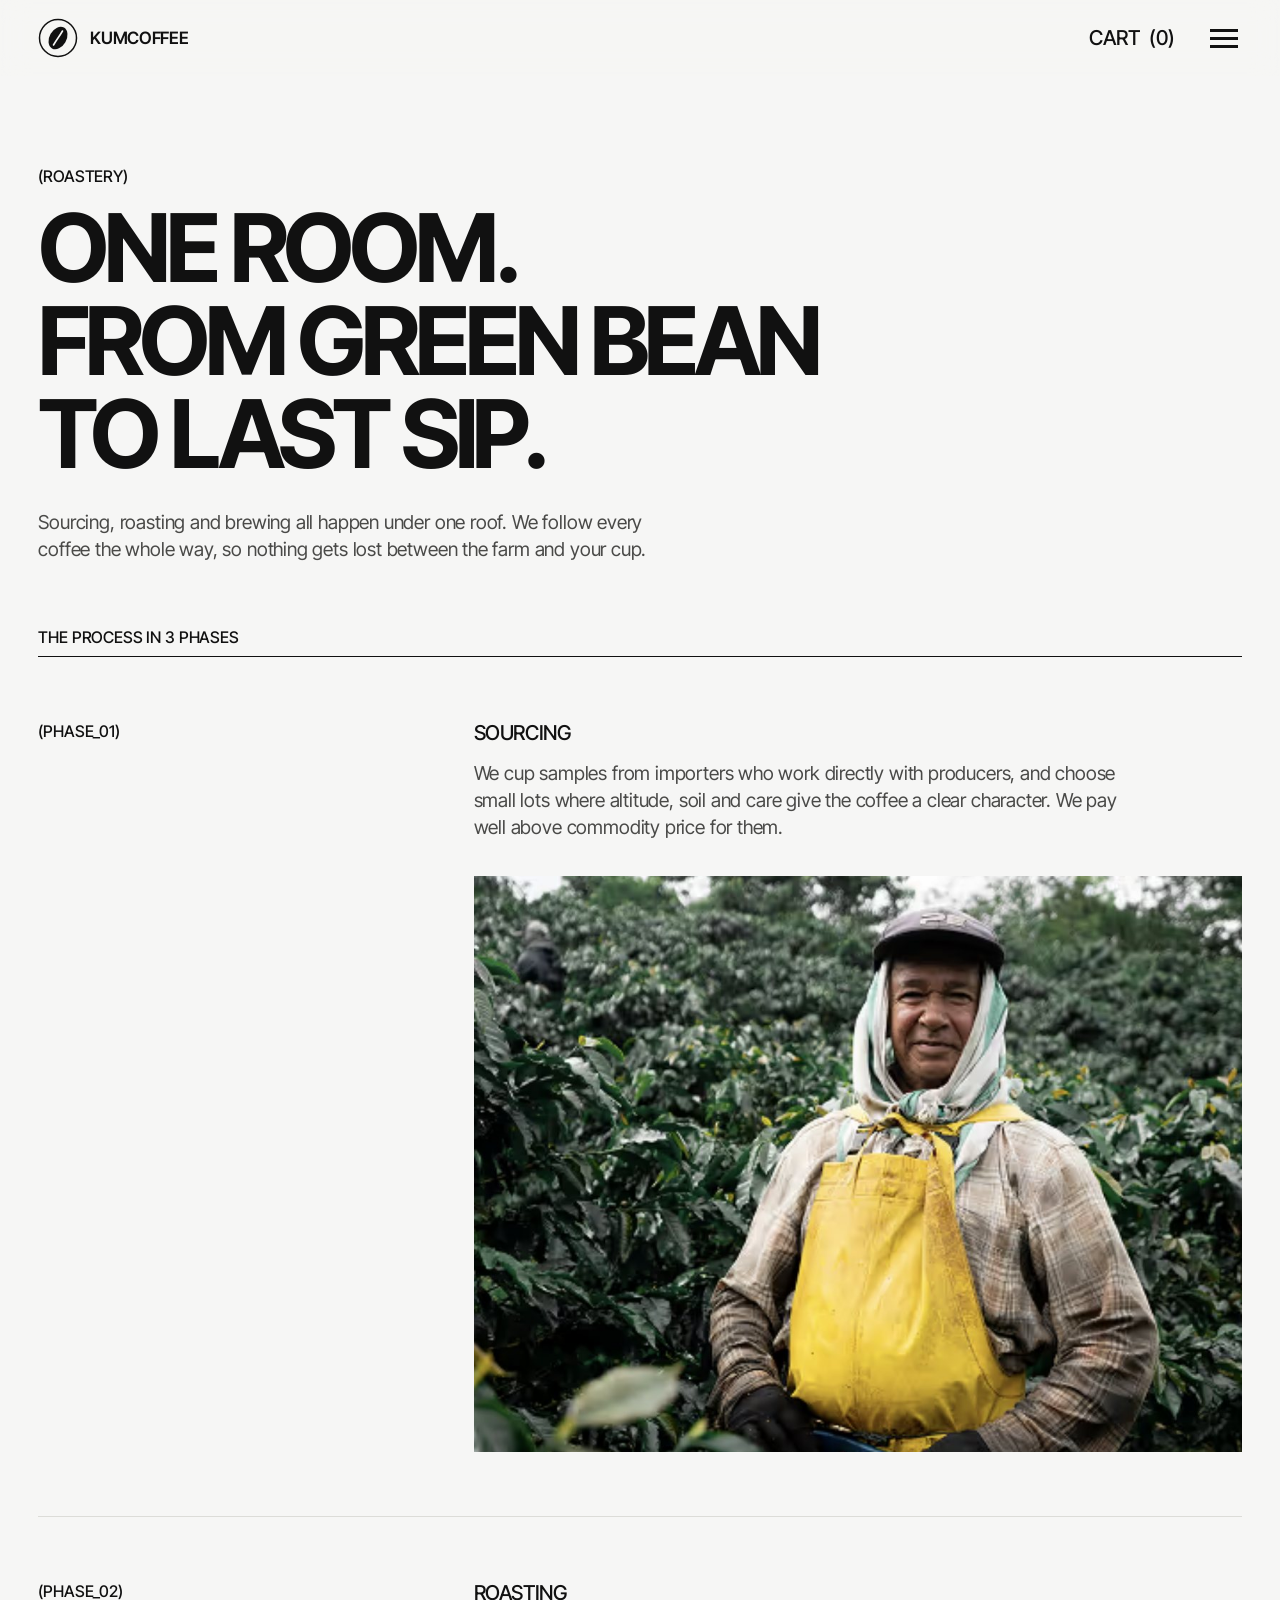
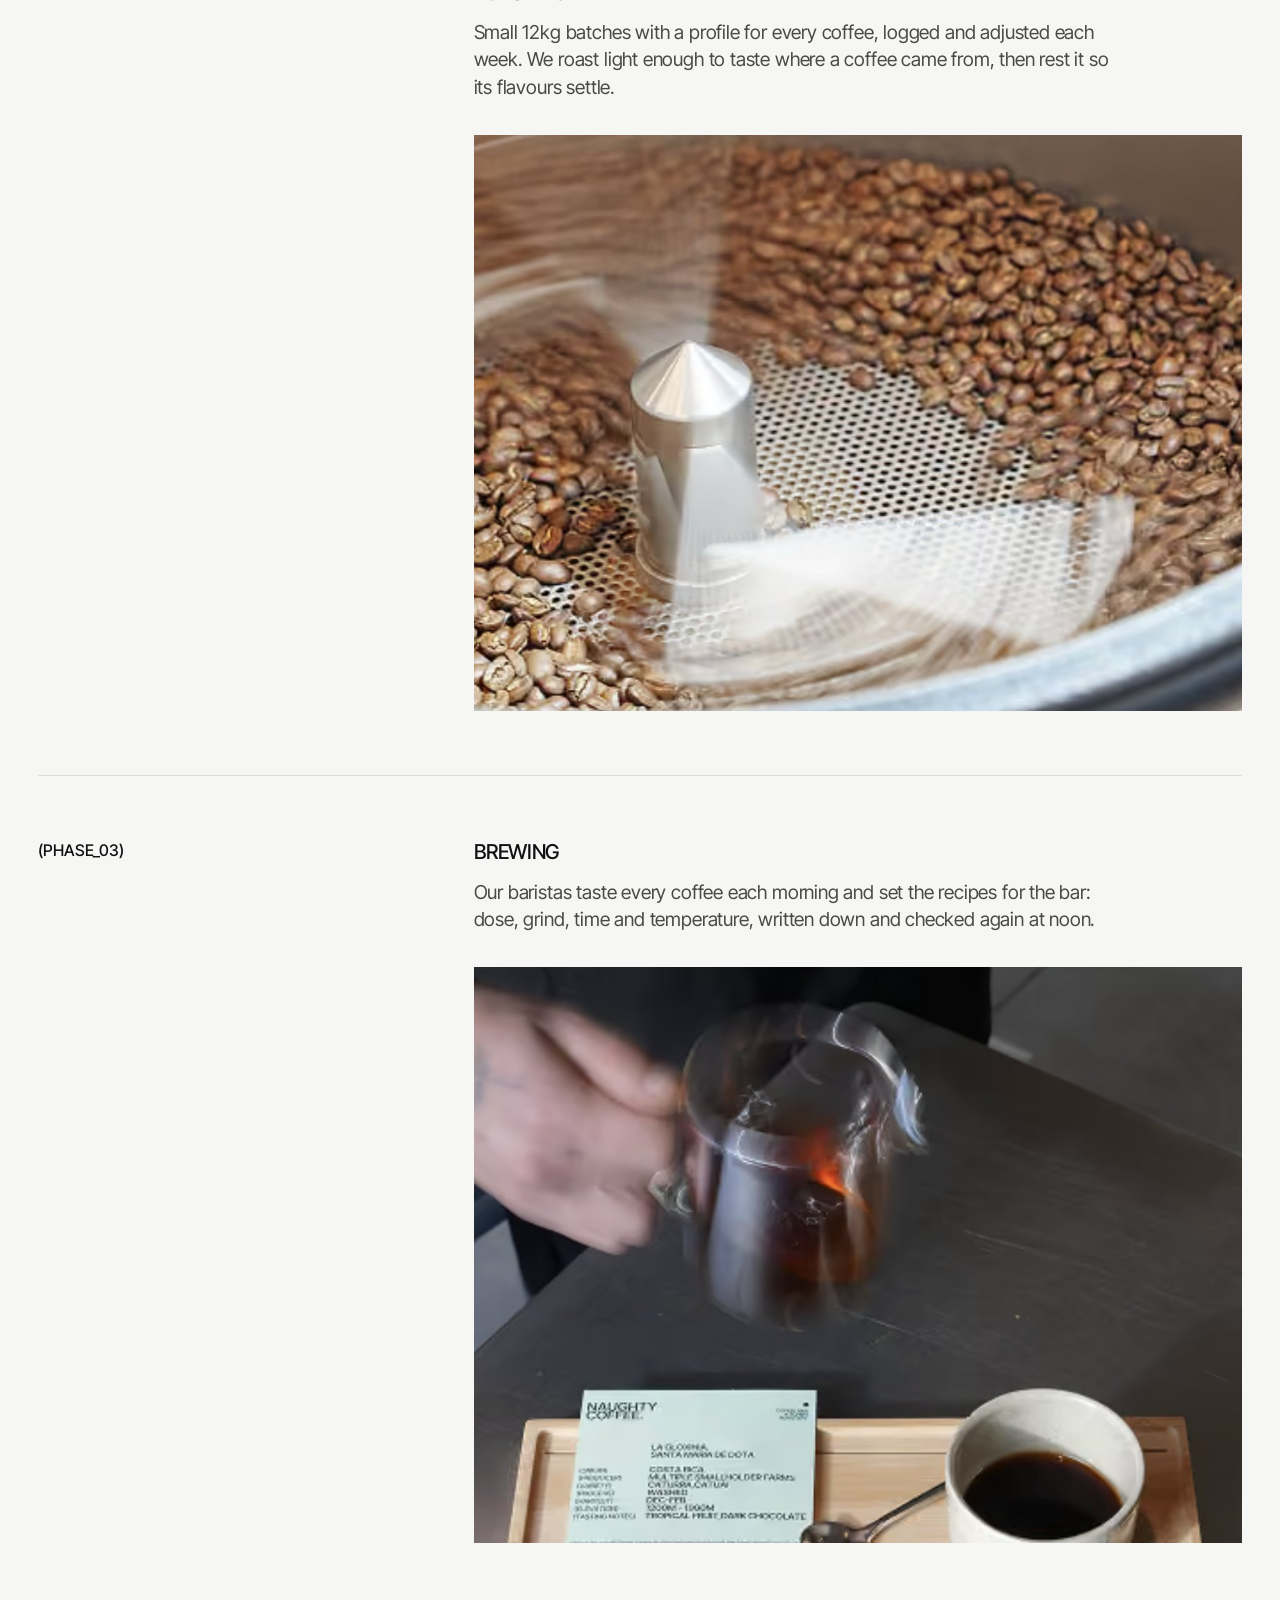
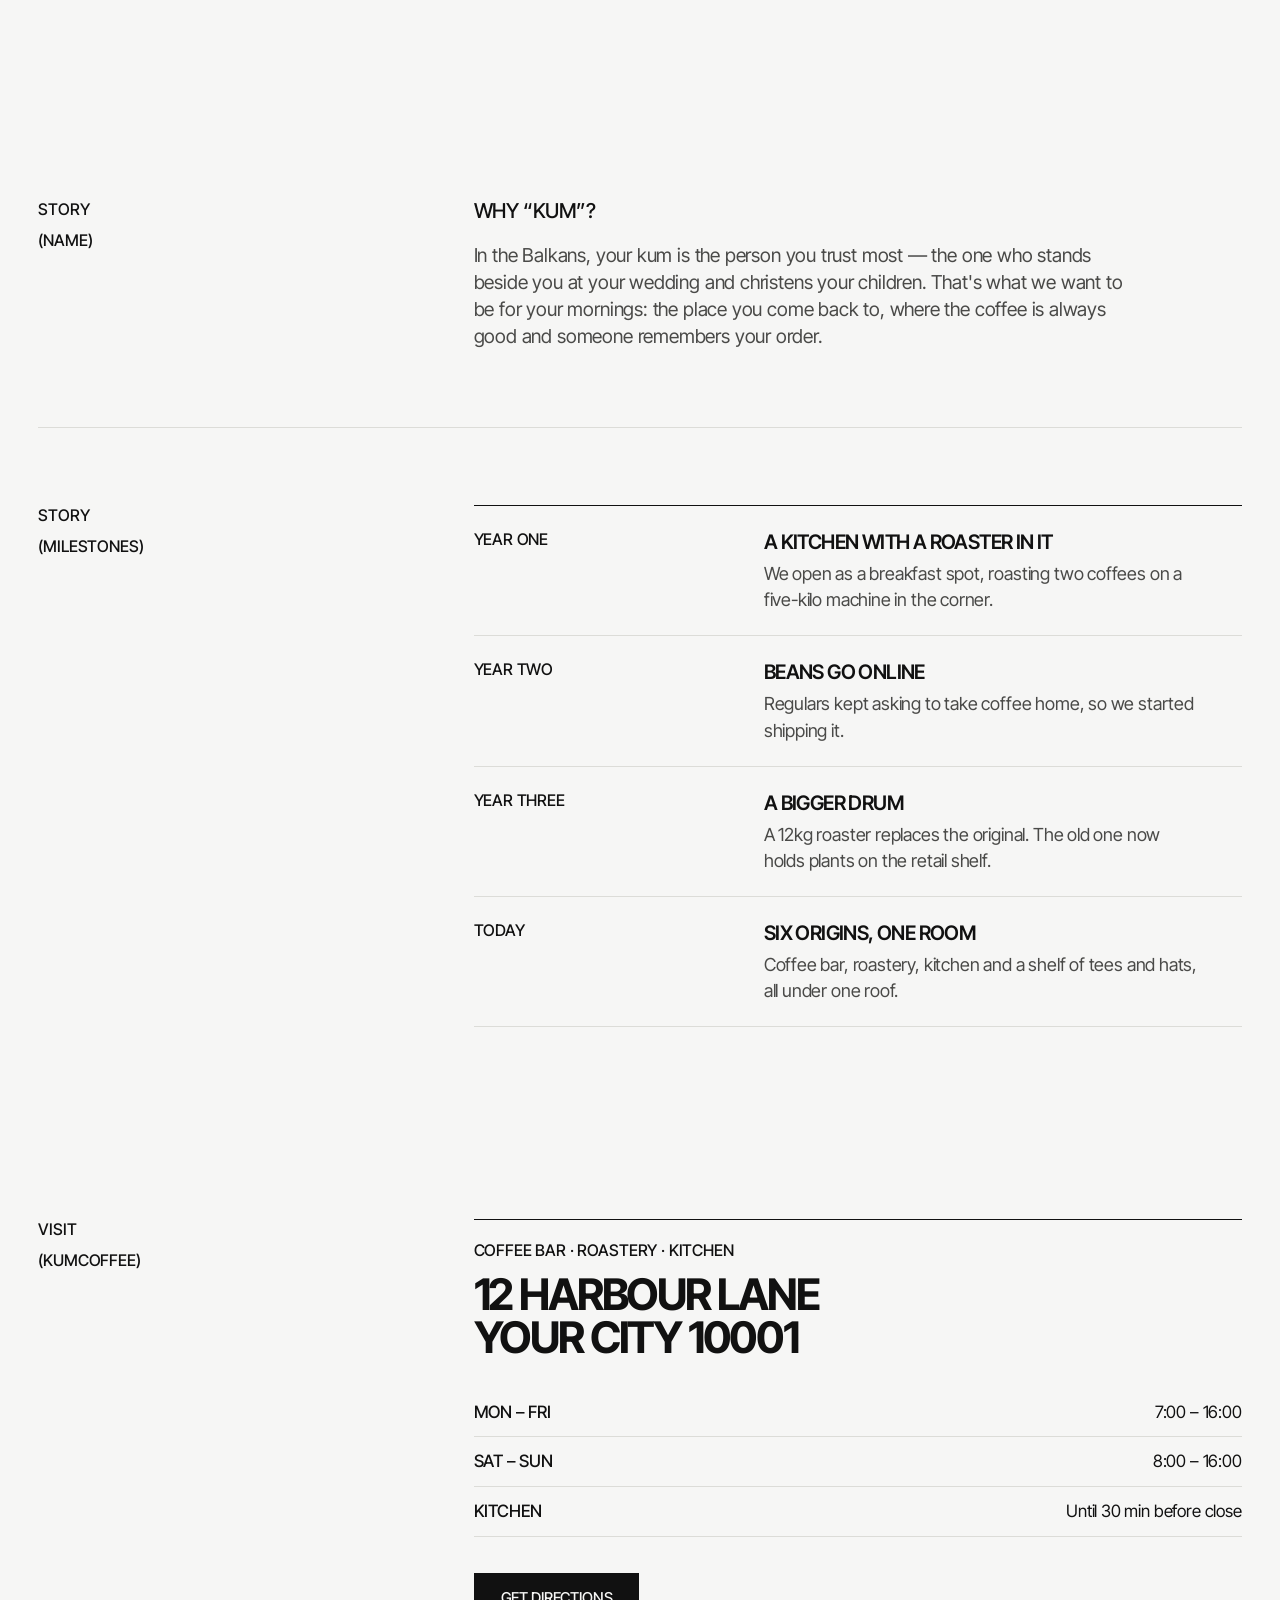
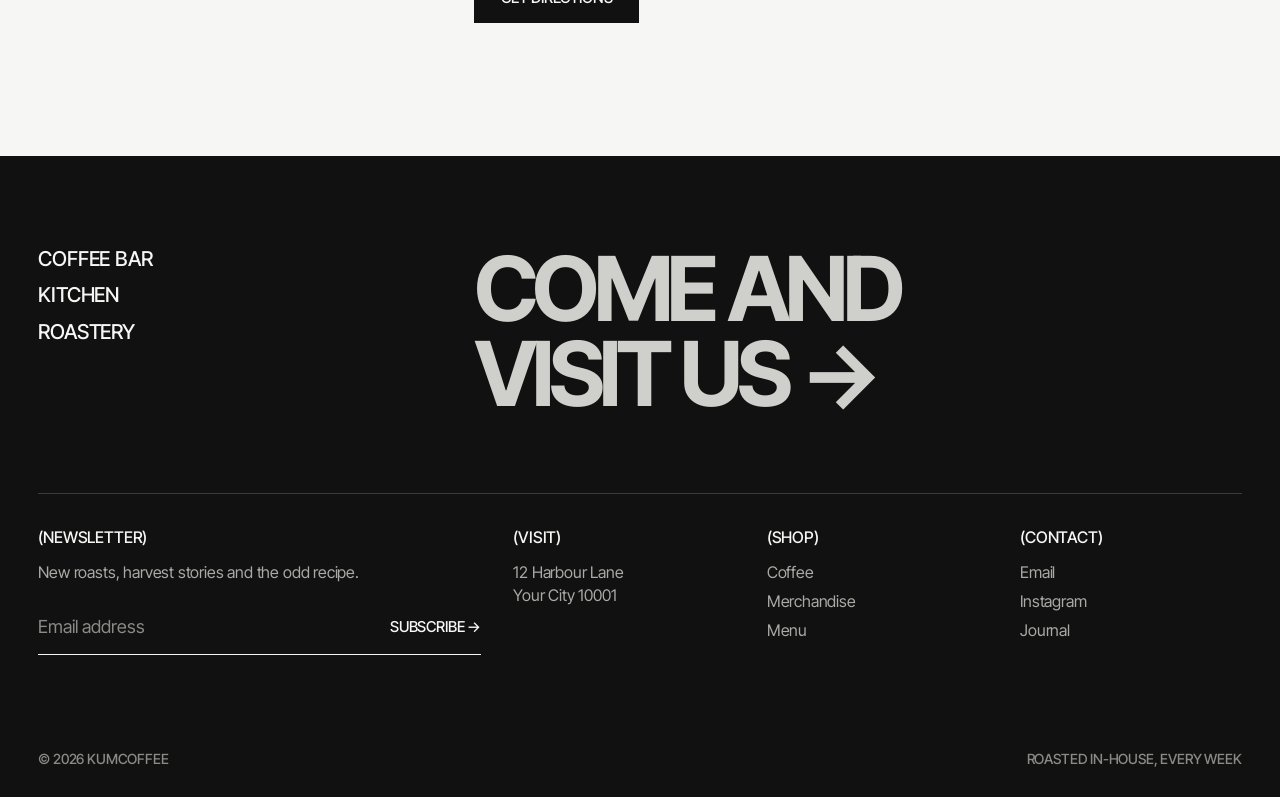
==== commit cc0795c6: "Add photography across home, roastery, blog and locations Hero and concept rows, the three roastery " ====
--- a/about.html
+++ b/about.html
@@ -58,24 +58,7 @@
       <div class="concept-body reveal">
         <h3 class="h3">Sourcing</h3>
         <p class="text">We cup samples from importers who work directly with producers, and choose small lots where altitude, soil and care give the coffee a clear character. We pay well above commodity price for them.</p>
-        <div class="figure figure--wide" style="margin-top:20px"><svg viewBox="0 0 500 500" preserveAspectRatio="xMidYMid slice" role="img" aria-label="Illustration of a coffee branch with ripe red cherries">
-  <rect width="500" height="500" fill="#d9ddd3"/>
-  <path d="M-20 420 C 120 330 260 260 520 120" stroke="#3b3a2f" stroke-width="7" fill="none"/>
-  <g fill="#3f5a3a">
-    <path d="M150 352 q-30 -90 40 -120 q10 80 -40 120z"/>
-    <path d="M270 285 q70 -60 140 -20 q-70 50 -140 20z"/>
-    <path d="M330 248 q-20 -100 50 -130 q15 90 -50 130z"/>
-    <path d="M90 392 q60 40 120 10 q-60 -40 -120 -10z"/>
-    <path d="M410 180 q60 -40 110 -10 q-60 40 -110 10z"/>
-  </g>
-  <g>
-    <circle cx="205" cy="330" r="22" fill="#b3261e"/><circle cx="232" cy="345" r="20" fill="#c8352a"/><circle cx="214" cy="360" r="19" fill="#9e1f1a"/>
-    <circle cx="300" cy="292" r="21" fill="#c8352a"/><circle cx="322" cy="306" r="19" fill="#e0a43a"/><circle cx="296" cy="318" r="18" fill="#b3261e"/>
-    <circle cx="385" cy="236" r="18" fill="#7fa04a"/><circle cx="404" cy="250" r="17" fill="#c8352a"/>
-    <circle cx="140" cy="378" r="17" fill="#c8352a"/><circle cx="158" cy="392" r="15" fill="#9e1f1a"/>
-  </g>
-  <g fill="#fff" opacity=".35"><circle cx="198" cy="322" r="5"/><circle cx="293" cy="284" r="5"/><circle cx="398" cy="243" r="4"/><circle cx="134" cy="371" r="4"/></g>
-</svg></div>
+        <div class="figure figure--photo" style="margin-top:20px"><img src="img/farmer.jpg" alt="A coffee picker holding a basket of ripe red cherries" style="object-position:center 30%" loading="lazy" decoding="async"></div>
       </div>
     </div>
     <div class="phase">
@@ -83,13 +66,7 @@
       <div class="concept-body reveal">
         <h3 class="h3">Roasting</h3>
         <p class="text">Small 12kg batches with a profile for every coffee, logged and adjusted each week. We roast light enough to taste where a coffee came from, then rest it so its flavours settle.</p>
-        <div class="figure figure--wide" style="margin-top:20px"><svg class="drum" viewBox="0 0 500 500" preserveAspectRatio="xMidYMid slice" role="img" aria-label="Illustration of coffee beans turning in a roasting drum, from green to dark brown">
-      <rect width="500" height="500" fill="#e3e2de"/>
-      <circle cx="250" cy="250" r="215" fill="none" stroke="#111" stroke-opacity=".12"/>
-      <circle cx="250" cy="250" r="140" fill="none" stroke="#111" stroke-opacity=".1" stroke-dasharray="2 6"/>
-      <g class="spin"><g transform="translate(420.0 250.0) rotate(90)"><ellipse rx="15" ry="21" fill="#9bb07a"/><path d="M0 -17 C -6 -6 6 6 0 17" stroke="#111" stroke-width="2" fill="none"/></g><g transform="translate(403.2 323.8) rotate(116)"><ellipse rx="15" ry="21" fill="#b8b06a"/><path d="M0 -17 C -6 -6 6 6 0 17" stroke="#111" stroke-width="2" fill="none"/></g><g transform="translate(356.0 382.9) rotate(141)"><ellipse rx="15" ry="21" fill="#c9a15a"/><path d="M0 -17 C -6 -6 6 6 0 17" stroke="#111" stroke-width="2" fill="none"/></g><g transform="translate(287.8 415.7) rotate(167)"><ellipse rx="15" ry="21" fill="#b97a45"/><path d="M0 -17 C -6 -6 6 6 0 17" stroke="#111" stroke-width="2" fill="none"/></g><g transform="translate(212.2 415.7) rotate(193)"><ellipse rx="15" ry="21" fill="#8a5432"/><path d="M0 -17 C -6 -6 6 6 0 17" stroke="#111" stroke-width="2" fill="none"/></g><g transform="translate(144.0 382.9) rotate(219)"><ellipse rx="15" ry="21" fill="#5e3a24"/><path d="M0 -17 C -6 -6 6 6 0 17" stroke="#111" stroke-width="2" fill="none"/></g><g transform="translate(96.8 323.8) rotate(244)"><ellipse rx="15" ry="21" fill="#3b2618"/><path d="M0 -17 C -6 -6 6 6 0 17" stroke="#111" stroke-width="2" fill="none"/></g><g transform="translate(80.0 250.0) rotate(270)"><ellipse rx="15" ry="21" fill="#9bb07a"/><path d="M0 -17 C -6 -6 6 6 0 17" stroke="#111" stroke-width="2" fill="none"/></g><g transform="translate(96.8 176.2) rotate(296)"><ellipse rx="15" ry="21" fill="#b8b06a"/><path d="M0 -17 C -6 -6 6 6 0 17" stroke="#111" stroke-width="2" fill="none"/></g><g transform="translate(144.0 117.1) rotate(321)"><ellipse rx="15" ry="21" fill="#c9a15a"/><path d="M0 -17 C -6 -6 6 6 0 17" stroke="#111" stroke-width="2" fill="none"/></g><g transform="translate(212.2 84.3) rotate(347)"><ellipse rx="15" ry="21" fill="#b97a45"/><path d="M0 -17 C -6 -6 6 6 0 17" stroke="#111" stroke-width="2" fill="none"/></g><g transform="translate(287.8 84.3) rotate(373)"><ellipse rx="15" ry="21" fill="#8a5432"/><path d="M0 -17 C -6 -6 6 6 0 17" stroke="#111" stroke-width="2" fill="none"/></g><g transform="translate(356.0 117.1) rotate(399)"><ellipse rx="15" ry="21" fill="#5e3a24"/><path d="M0 -17 C -6 -6 6 6 0 17" stroke="#111" stroke-width="2" fill="none"/></g><g transform="translate(403.2 176.2) rotate(424)"><ellipse rx="15" ry="21" fill="#3b2618"/><path d="M0 -17 C -6 -6 6 6 0 17" stroke="#111" stroke-width="2" fill="none"/></g></g><g class="spin-rev"><g transform="translate(360.0 250.0) rotate(90)"><ellipse rx="15" ry="21" fill="#b97a45"/><path d="M0 -17 C -6 -6 6 6 0 17" stroke="#111" stroke-width="2" fill="none"/></g><g transform="translate(334.3 320.7) rotate(130)"><ellipse rx="15" ry="21" fill="#8a5432"/><path d="M0 -17 C -6 -6 6 6 0 17" stroke="#111" stroke-width="2" fill="none"/></g><g transform="translate(269.1 358.3) rotate(170)"><ellipse rx="15" ry="21" fill="#5e3a24"/><path d="M0 -17 C -6 -6 6 6 0 17" stroke="#111" stroke-width="2" fill="none"/></g><g transform="translate(195.0 345.3) rotate(210)"><ellipse rx="15" ry="21" fill="#3b2618"/><path d="M0 -17 C -6 -6 6 6 0 17" stroke="#111" stroke-width="2" fill="none"/></g><g transform="translate(146.6 287.6) rotate(250)"><ellipse rx="15" ry="21" fill="#9bb07a"/><path d="M0 -17 C -6 -6 6 6 0 17" stroke="#111" stroke-width="2" fill="none"/></g><g transform="translate(146.6 212.4) rotate(290)"><ellipse rx="15" ry="21" fill="#b8b06a"/><path d="M0 -17 C -6 -6 6 6 0 17" stroke="#111" stroke-width="2" fill="none"/></g><g transform="translate(195.0 154.7) rotate(330)"><ellipse rx="15" ry="21" fill="#c9a15a"/><path d="M0 -17 C -6 -6 6 6 0 17" stroke="#111" stroke-width="2" fill="none"/></g><g transform="translate(269.1 141.7) rotate(370)"><ellipse rx="15" ry="21" fill="#b97a45"/><path d="M0 -17 C -6 -6 6 6 0 17" stroke="#111" stroke-width="2" fill="none"/></g><g transform="translate(334.3 179.3) rotate(410)"><ellipse rx="15" ry="21" fill="#8a5432"/><path d="M0 -17 C -6 -6 6 6 0 17" stroke="#111" stroke-width="2" fill="none"/></g></g>
-      <circle cx="250" cy="250" r="34" fill="#111"/>
-    </svg></div>
+        <div class="figure figure--photo" style="margin-top:20px"><img src="img/roasting-drum.jpg" alt="Freshly roasted beans turning in the cooling tray" style="object-position:center" loading="lazy" decoding="async"></div>
       </div>
     </div>
     <div class="phase">
@@ -97,16 +74,7 @@
       <div class="concept-body reveal">
         <h3 class="h3">Brewing</h3>
         <p class="text">Our baristas taste every coffee each morning and set the recipes for the bar: dose, grind, time and temperature, written down and checked again at noon.</p>
-        <div class="figure figure--wide" style="margin-top:20px"><svg viewBox="0 0 500 500" preserveAspectRatio="xMidYMid slice" role="img" aria-label="Illustration of a flat white seen from above">
-  <rect width="500" height="500" fill="#dcdbd6"/>
-  <circle cx="250" cy="250" r="175" fill="#f6f6f5"/>
-  <circle cx="250" cy="250" r="160" fill="none" stroke="#111" stroke-opacity=".06"/>
-  <rect x="345" y="232" width="90" height="36" rx="18" fill="#fff" stroke="#111" stroke-opacity=".08"/>
-  <circle cx="250" cy="250" r="118" fill="#fff" stroke="#111" stroke-opacity=".08"/>
-  <circle cx="250" cy="250" r="100" fill="#8a5432"/>
-  <circle cx="250" cy="250" r="100" fill="none" stroke="#b97a45" stroke-width="10" stroke-opacity=".6"/>
-  <path d="M250 300 C 205 270 200 225 228 214 C 240 210 248 218 250 228 C 252 218 260 210 272 214 C 300 225 295 270 250 300 Z" fill="#f2e6d3"/><path d="M250 300 L250 330" stroke="#f2e6d3" stroke-width="6" stroke-linecap="round"/>
-</svg></div>
+        <div class="figure figure--photo" style="margin-top:20px"><img src="img/extraction.jpg" alt="A hand-brewed coffee served on a wooden tray with its tasting card" style="object-position:center 60%" loading="lazy" decoding="async"></div>
       </div>
     </div>
   </div>
--- a/css/style.css
+++ b/css/style.css
@@ -151,7 +151,10 @@
 .figure { background: var(--frame); overflow: hidden; position: relative; }
 .figure svg { width: 100%; height: 100%; transition: transform 1.2s var(--ease); }
 .figure:hover svg { transform: scale(1.02); }
+.figure img { width: 100%; height: 100%; object-fit: cover; display: block; transition: transform 1.2s var(--ease); }
+.figure:hover img { transform: scale(1.02); }
 .figure--wide { aspect-ratio: 16 / 9; }
+.figure--photo { aspect-ratio: 4 / 3; }
 .figure--tall { aspect-ratio: 4 / 5; }
 .figure--square { aspect-ratio: 1; }
 .figure--offset { width: min(64%, 640px); margin-left: auto; aspect-ratio: 4 / 5; }
@@ -160,7 +163,7 @@
 /* ---------- Hero ---------- */
 
 .hero { padding: 0 0 clamp(64px, 8vw, 120px); }
-.hero .figure { aspect-ratio: 16 / 8; }
+.hero .figure { aspect-ratio: 16 / 9; }
 @media (max-width: 760px) { .hero .figure { aspect-ratio: 4 / 5; } }
 .hero-media { display: flex; align-items: center; justify-content: center; padding: 6% 8%; height: 100%; }
 .hero-media svg { width: 30%; height: auto; filter: drop-shadow(0 30px 30px rgba(0, 0, 0, .14)); animation: float-in 1.1s var(--ease) both; }
@@ -371,7 +374,7 @@
 
 /* Locations */
 .location { display: grid; grid-template-columns: 1fr 2fr; gap: 20px clamp(24px, 4vw, 64px); }
-.location .figure { aspect-ratio: 16 / 10; }
+.location .figure { aspect-ratio: 4 / 3; }
 .location .hours-line { font-size: clamp(18px, 1.6vw, 22px); margin: 18px 0 28px; }
 @media (max-width: 860px) { .location { grid-template-columns: 1fr; } }
 
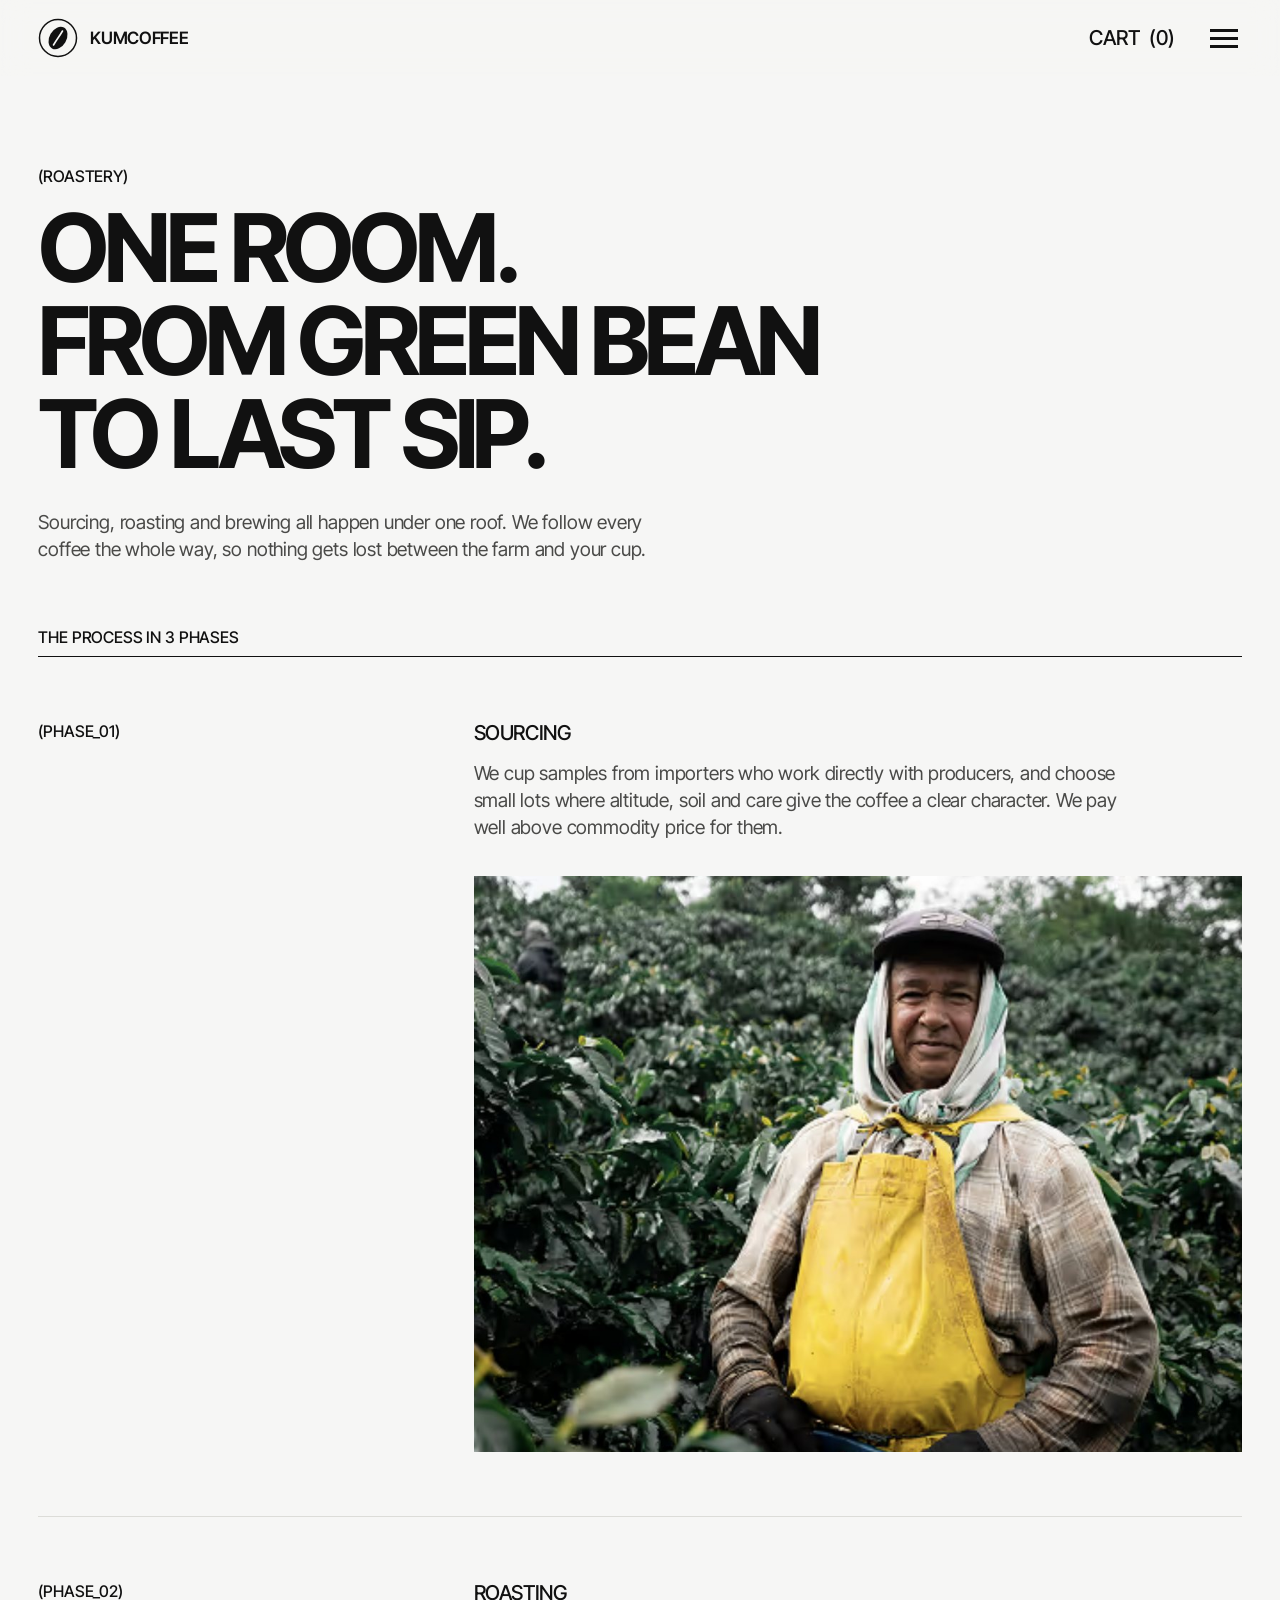
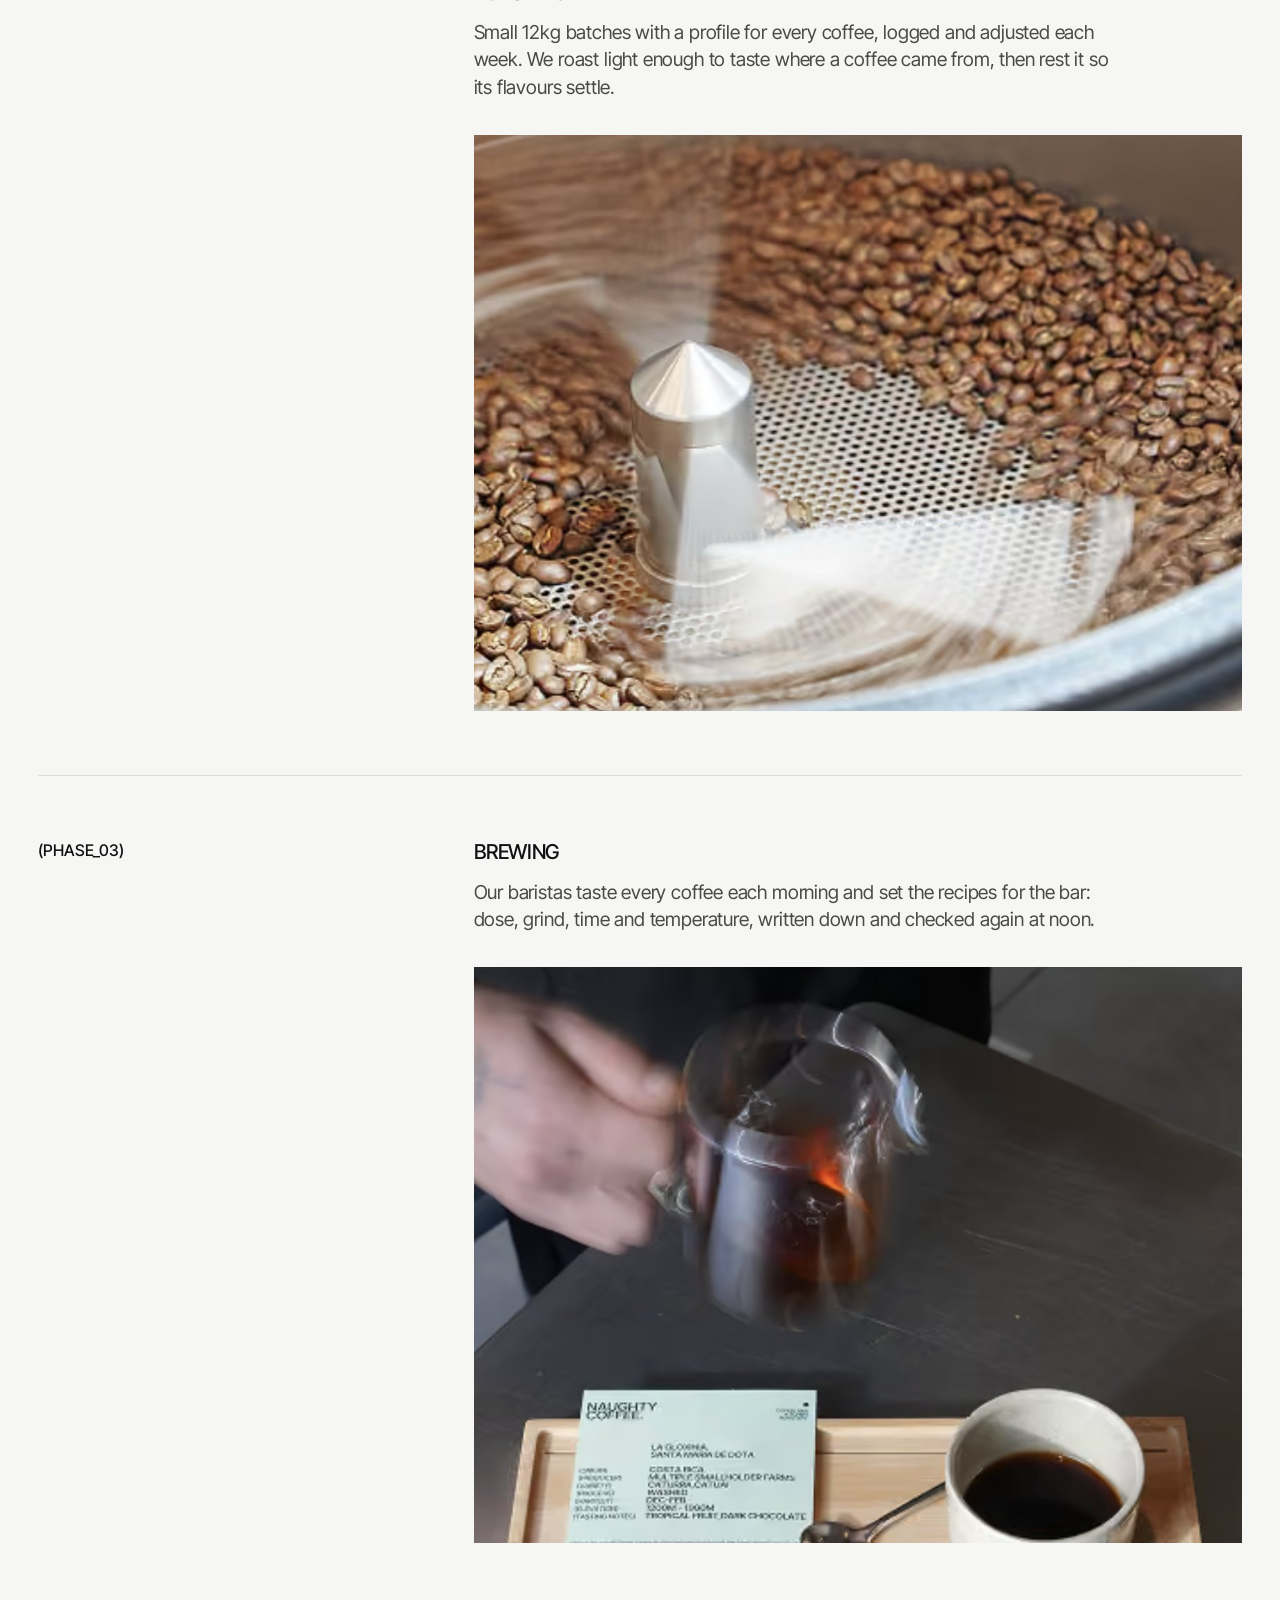
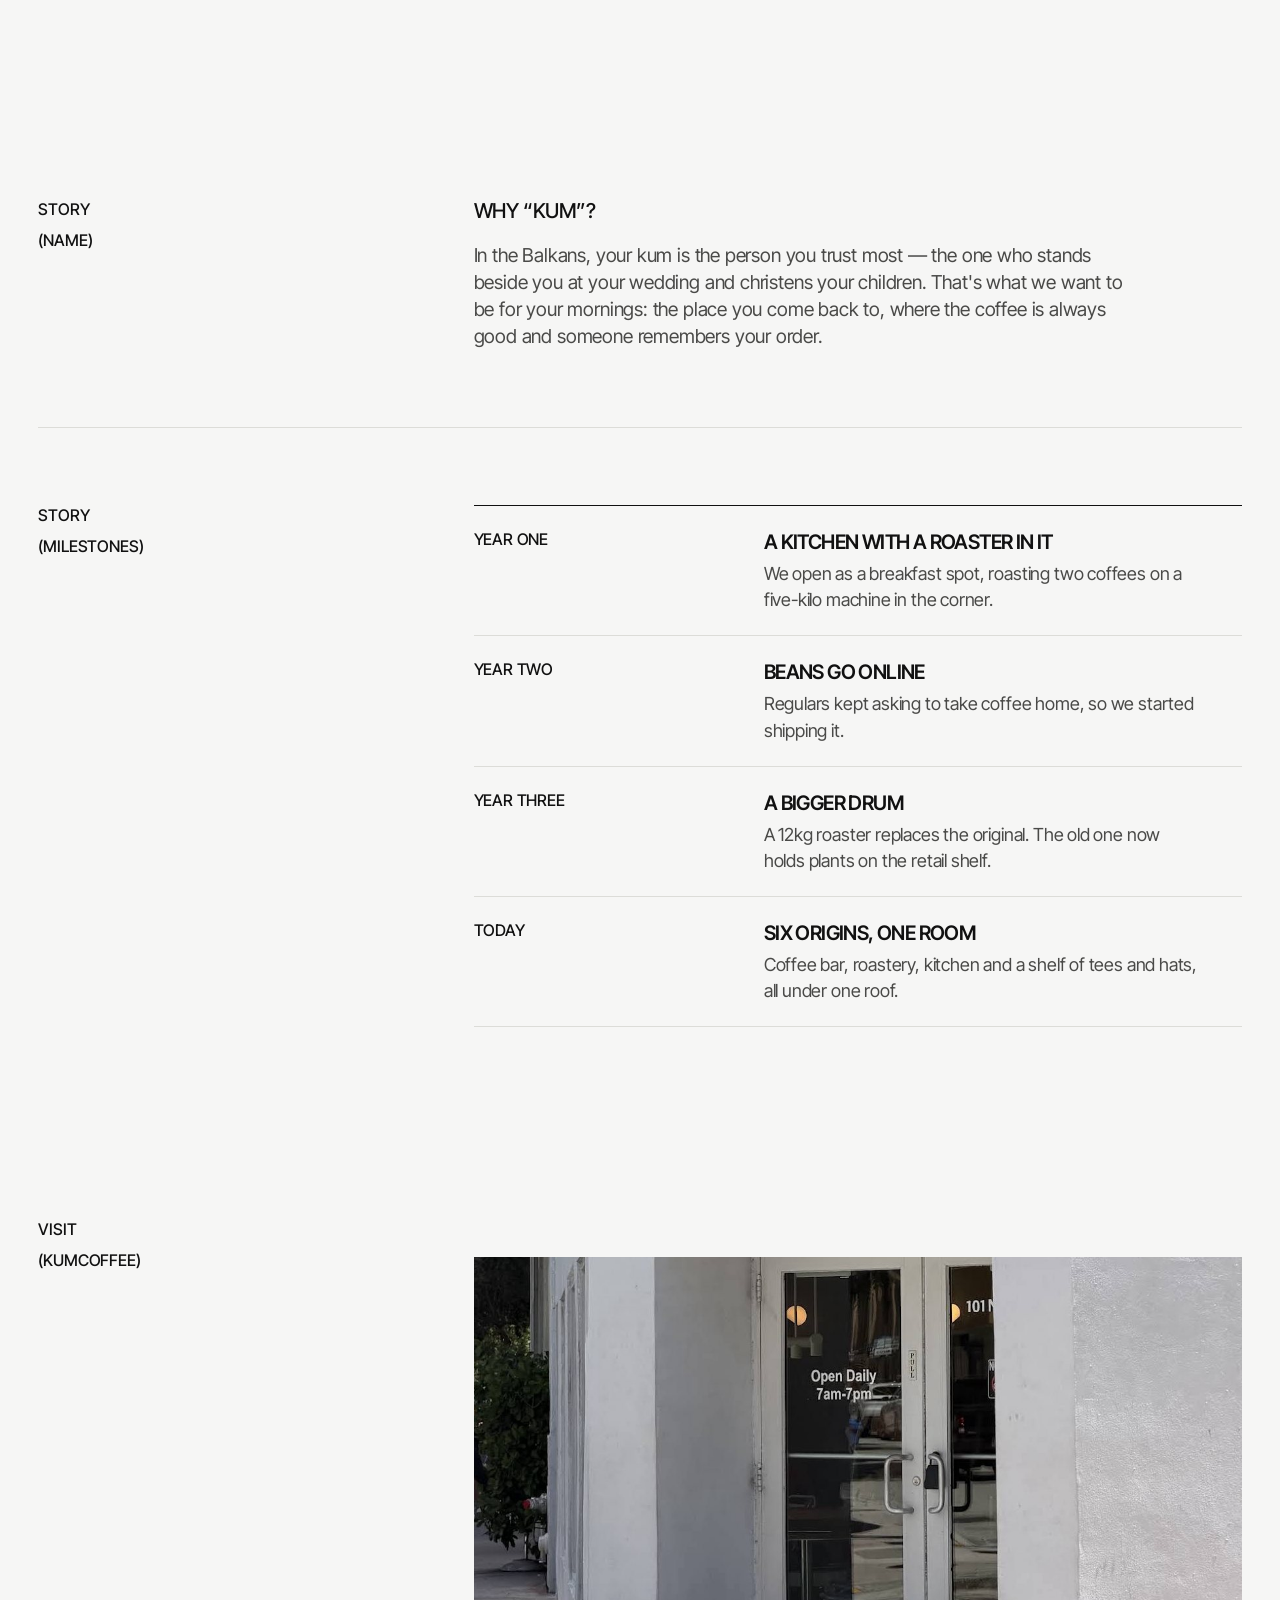
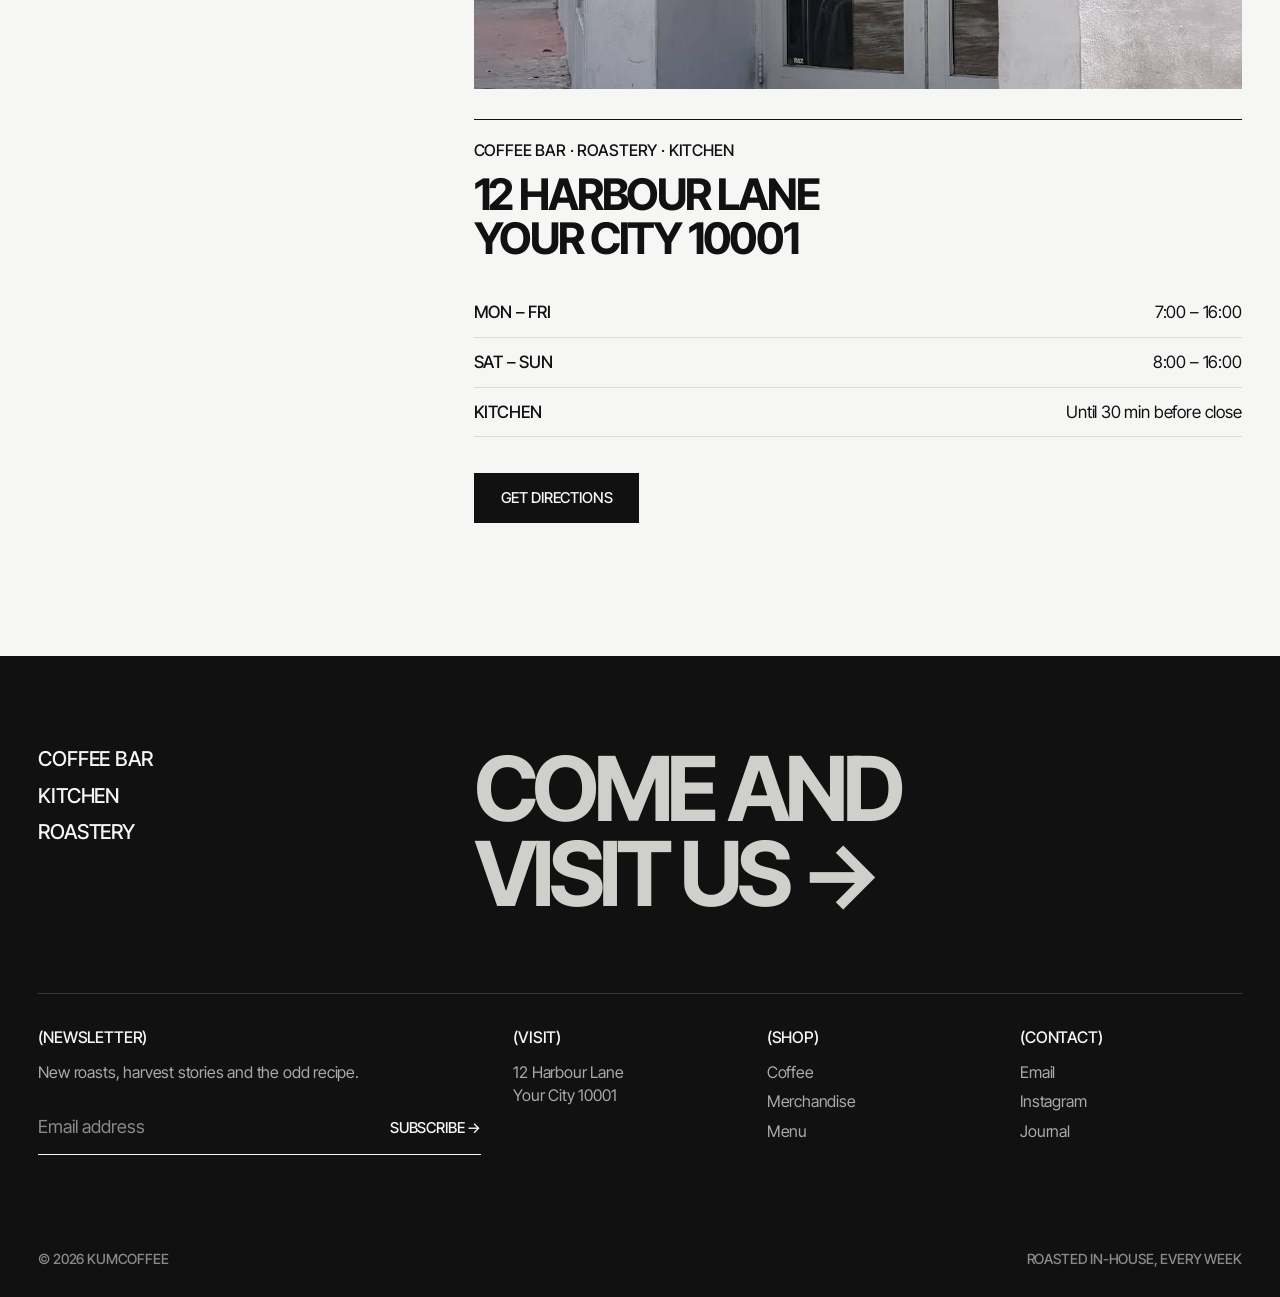
==== commit 6578ba78: "Add café walkthrough video, matcha clip and more photos The home hero is now a looping walkthrough c" ====
--- a/about.html
+++ b/about.html
@@ -113,6 +113,7 @@
         <span class="label">(Kumcoffee)</span>
       </div>
       <div class="concept-body reveal">
+        <div class="figure figure--wide" style="margin-bottom:12px"><img src="img/storefront.jpg" alt="The café entrance: white walls and glass doors" style="object-position:center 60%" loading="lazy" decoding="async"></div>
         <div class="visit-card">
           <span class="label">Coffee bar · Roastery · Kitchen</span>
           <address>12 Harbour Lane<br>Your City 10001</address>
--- a/css/style.css
+++ b/css/style.css
@@ -151,8 +151,8 @@
 .figure { background: var(--frame); overflow: hidden; position: relative; }
 .figure svg { width: 100%; height: 100%; transition: transform 1.2s var(--ease); }
 .figure:hover svg { transform: scale(1.02); }
-.figure img { width: 100%; height: 100%; object-fit: cover; display: block; transition: transform 1.2s var(--ease); }
-.figure:hover img { transform: scale(1.02); }
+.figure img, .figure video { width: 100%; height: 100%; object-fit: cover; display: block; transition: transform 1.2s var(--ease); }
+.figure:hover img, .figure:hover video { transform: scale(1.02); }
 .figure--wide { aspect-ratio: 16 / 9; }
 .figure--photo { aspect-ratio: 4 / 3; }
 .figure--tall { aspect-ratio: 4 / 5; }
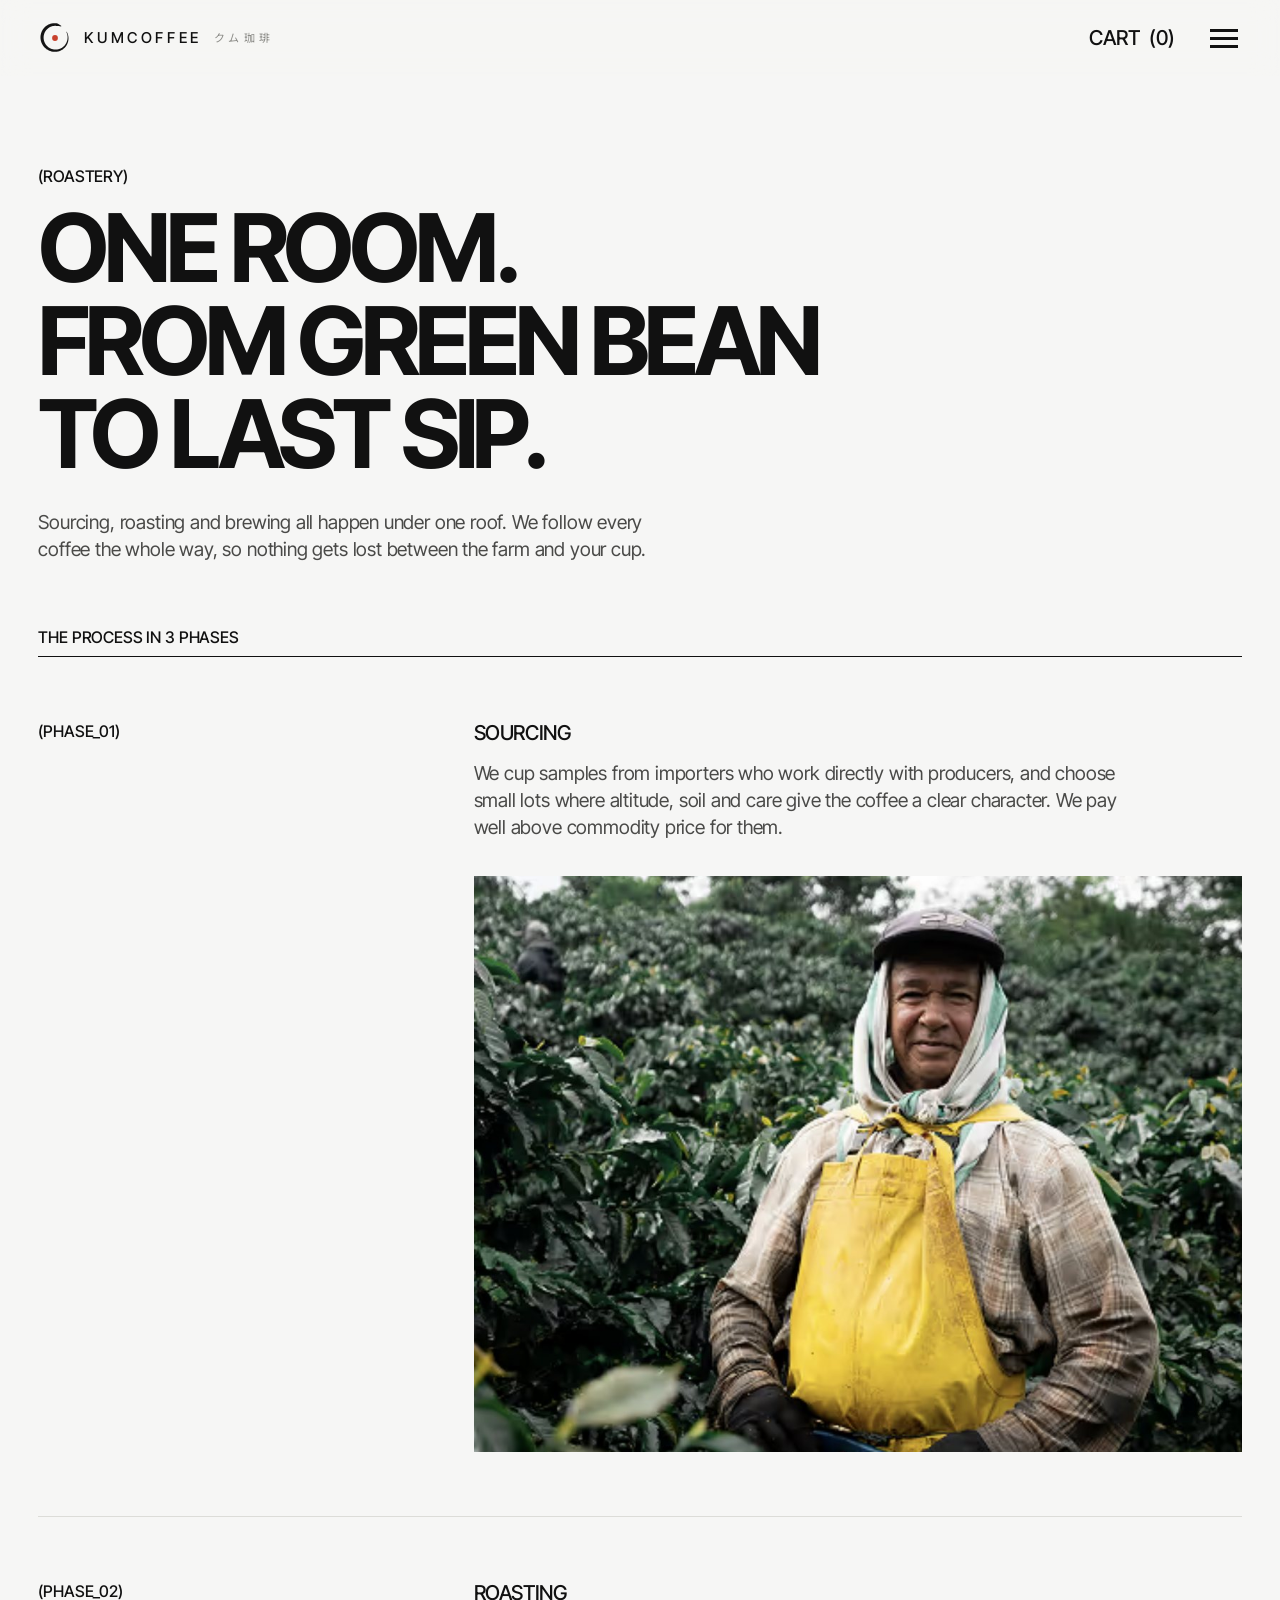
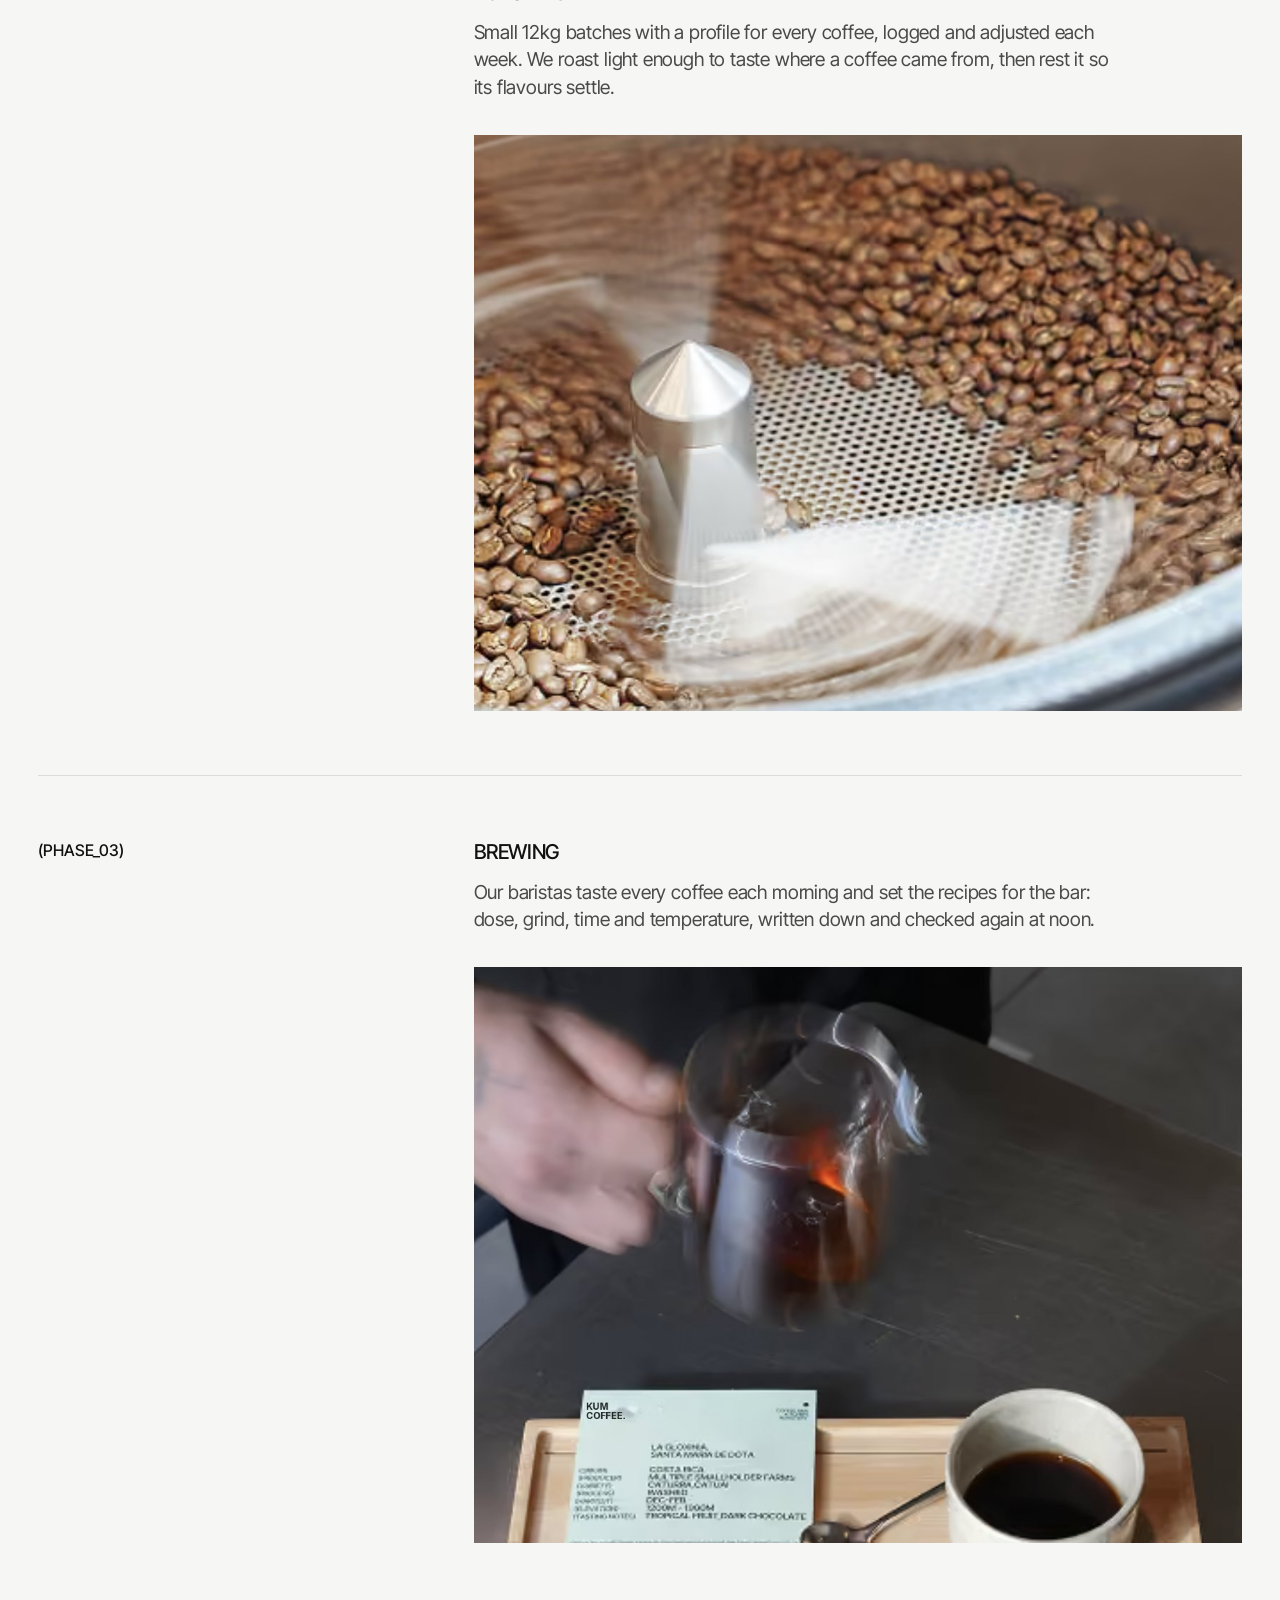
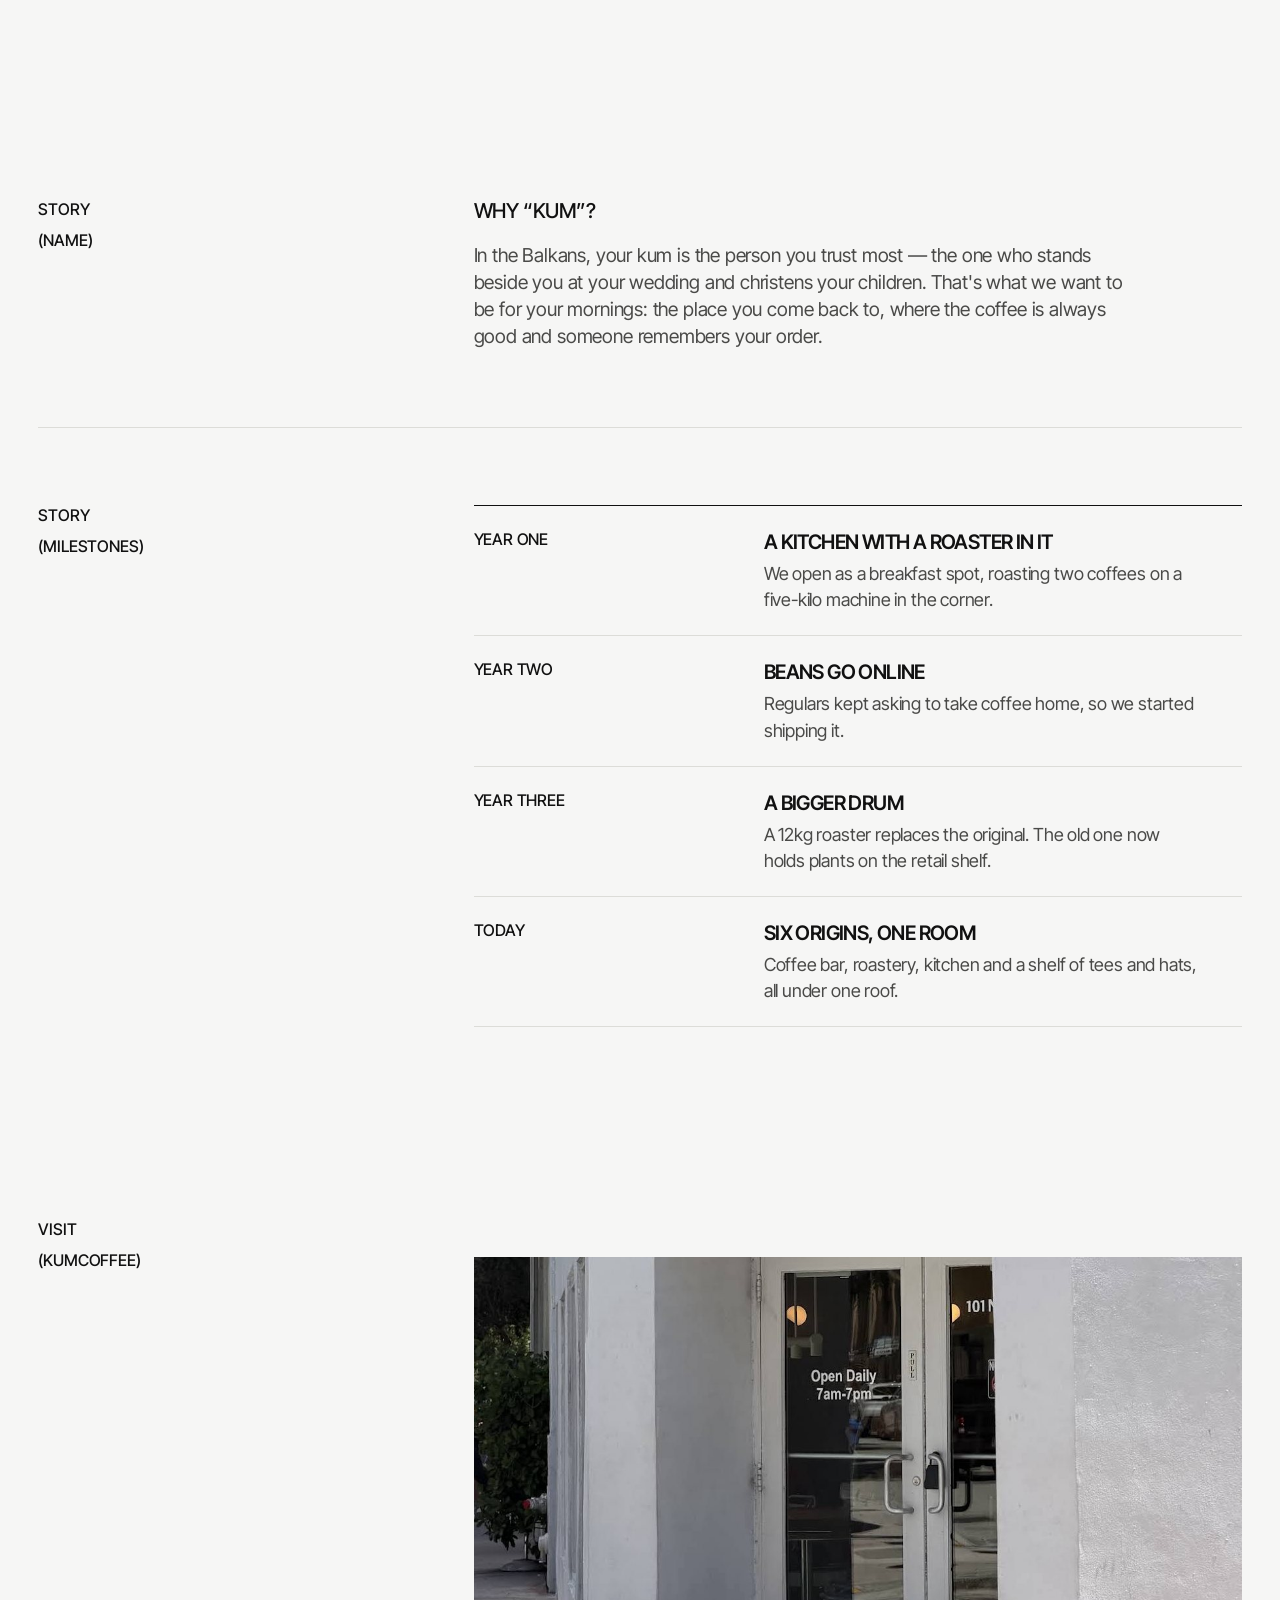
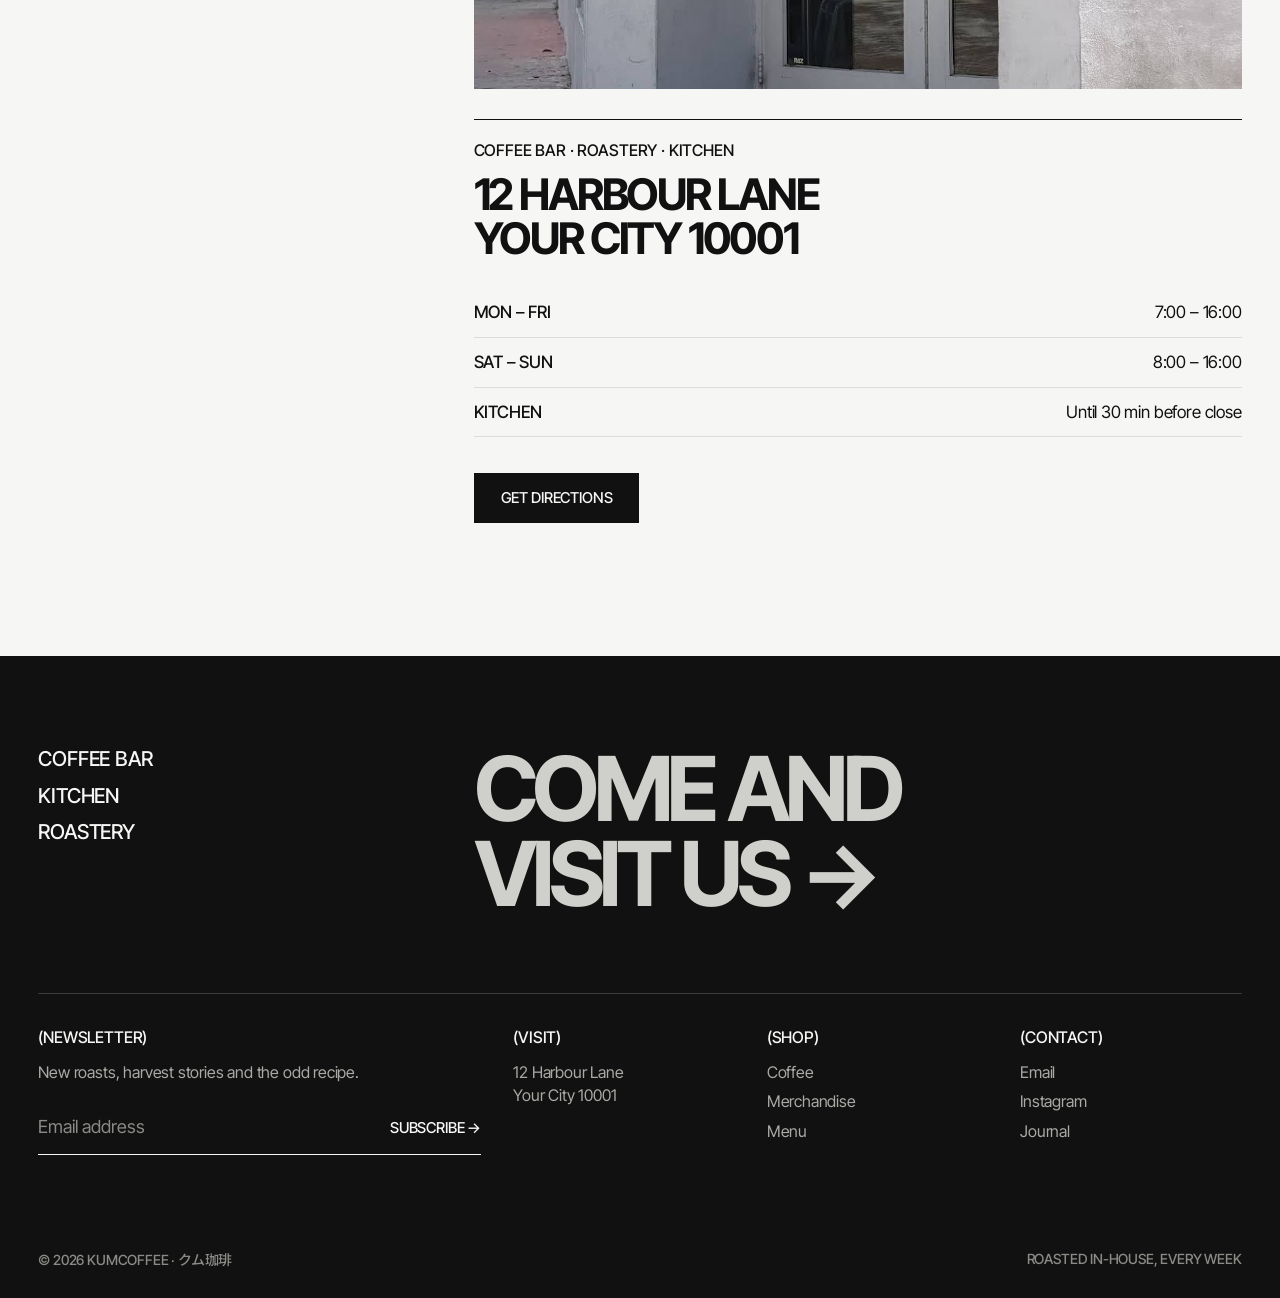
==== commit a305b128: "New ensō logo, rebranded photos and a 20-second header film - Logo: a brush ensō with a vermilion co" ====
--- a/about.html
+++ b/about.html
@@ -6,10 +6,11 @@
 <title>Roastery — Kumcoffee</title>
 <meta name="description" content="How Kumcoffee sources, roasts and serves specialty coffee, and where to find our coffee bar, roastery and kitchen.">
 <meta name="theme-color" content="#f6f6f5">
-<link rel="icon" href="data:image/svg+xml,%3Csvg xmlns='http://www.w3.org/2000/svg' viewBox='0 0 40 40'%3E%3Ccircle cx='20' cy='20' r='20' fill='%23111'/%3E%3Cpath d='M15.5 27 C19 21 21 19 24.5 13' stroke='%23f6f6f5' stroke-width='2' fill='none' stroke-linecap='round'/%3E%3C/svg%3E">
+<link rel="icon" href="data:image/svg+xml,%3Csvg%20class%3D%22brand-mark%22%20viewBox%3D%220%200%20100%20100%22%20aria-hidden%3D%22true%22%20xmlns%3D%22http%3A//www.w3.org/2000/svg%22%3E%3Cpath%20d%3D%22M68.78%2014.68%20L67.81%2013.84%20L66.80%2013.02%20L65.76%2012.23%20L64.69%2011.48%20L63.58%2010.75%20L62.44%2010.06%20L61.28%209.41%20L60.08%208.79%20L58.85%208.21%20L57.60%207.67%20L56.31%207.21%20L54.99%206.97%20L53.65%206.77%20L52.31%206.62%20L50.96%206.51%20L49.60%206.45%20L48.24%206.43%20L46.88%206.46%20L45.52%206.53%20L44.16%206.65%20L42.80%206.82%20L41.45%207.03%20L40.10%207.29%20L38.76%207.59%20L37.43%207.94%20L36.11%208.34%20L34.80%208.78%20L33.51%209.26%20L32.23%209.79%20L30.97%2010.36%20L29.73%2010.98%20L28.51%2011.63%20L27.31%2012.33%20L26.13%2013.07%20L24.98%2013.85%20L23.86%2014.67%20L22.76%2015.53%20L21.69%2016.43%20L20.65%2017.36%20L19.65%2018.32%20L18.67%2019.32%20L17.73%2020.35%20L16.83%2021.42%20L15.96%2022.51%20L15.13%2023.63%20L14.34%2024.78%20L13.58%2025.96%20L12.87%2027.16%20L12.19%2028.38%20L11.56%2029.63%20L10.97%2030.89%20L10.42%2032.18%20L9.92%2033.47%20L9.46%2034.79%20L9.04%2036.12%20L8.67%2037.46%20L8.34%2038.81%20L8.06%2040.17%20L7.82%2041.53%20L7.63%2042.90%20L7.48%2044.28%20L7.38%2045.66%20L7.32%2047.04%20L7.31%2048.41%20L7.34%2049.79%20L7.41%2051.16%20L7.53%2052.53%20L7.70%2053.89%20L7.90%2055.24%20L8.15%2056.58%20L8.45%2057.91%20L8.78%2059.22%20L9.15%2060.53%20L9.57%2061.81%20L10.02%2063.09%20L10.52%2064.34%20L11.05%2065.57%20L11.62%2066.79%20L12.22%2067.98%20L12.86%2069.15%20L13.54%2070.30%20L14.25%2071.43%20L14.99%2072.53%20L15.77%2073.60%20L16.57%2074.65%20L17.41%2075.66%20L18.27%2076.65%20L19.17%2077.62%20L20.09%2078.55%20L21.03%2079.45%20L22.00%2080.32%20L23.00%2081.15%20L24.02%2081.96%20L25.06%2082.73%20L26.12%2083.47%20L27.20%2084.17%20L28.30%2084.84%20L29.42%2085.47%20L30.56%2086.07%20L31.70%2086.66%20L32.86%2087.20%20L34.03%2087.71%20L35.22%2088.17%20L36.42%2088.60%20L37.63%2088.99%20L38.86%2089.35%20L40.09%2089.66%20L41.33%2089.93%20L42.58%2090.17%20L43.84%2090.37%20L45.09%2090.53%20L46.36%2090.65%20L47.62%2090.72%20L48.89%2090.77%20L50.16%2090.77%20L51.42%2090.73%20L52.68%2090.65%20L53.95%2090.53%20L55.20%2090.38%20L56.45%2090.18%20L57.70%2089.95%20L58.93%2089.68%20L60.16%2089.36%20L61.38%2089.01%20L62.58%2088.63%20L63.77%2088.20%20L64.95%2087.74%20L66.12%2087.24%20L67.27%2086.70%20L68.40%2086.13%20L69.52%2085.52%20L70.61%2084.88%20L71.69%2084.20%20L72.74%2083.49%20L73.77%2082.74%20L74.78%2081.96%20L75.76%2081.15%20L76.72%2080.31%20L77.65%2079.44%20L78.55%2078.53%20L79.42%2077.60%20L80.26%2076.64%20L81.08%2075.65%20L81.86%2074.64%20L82.61%2073.60%20L83.32%2072.54%20L84.00%2071.46%20L84.65%2070.35%20L85.26%2069.22%20L85.83%2068.07%20L86.36%2066.91%20L86.86%2065.72%20L87.32%2064.52%20L87.74%2063.31%20L88.12%2062.08%20L88.46%2060.85%20L88.76%2059.60%20L89.01%2058.34%20L89.23%2057.08%20L89.41%2055.81%20L89.54%2054.53%20L89.63%2053.25%20L89.68%2051.97%20L89.68%2050.69%20L89.65%2049.41%20L89.57%2048.14%20L89.45%2046.86%20L89.29%2045.60%20L89.09%2044.34%20L88.84%2043.09%20L88.56%2041.85%20L88.23%2040.62%20L87.87%2039.41%20L87.46%2038.21%20L87.02%2037.02%20L86.54%2035.86%20L86.02%2034.71%20L85.46%2033.58%20L84.87%2032.47%20L84.24%2031.39%20L83.18%2031.95%20L83.70%2033.05%20L84.18%2034.16%20L84.63%2035.28%20L85.04%2036.42%20L85.41%2037.57%20L85.74%2038.74%20L86.04%2039.91%20L86.29%2041.09%20L86.51%2042.27%20L86.68%2043.47%20L86.82%2044.66%20L86.92%2045.86%20L86.98%2047.06%20L87.00%2048.25%20L86.98%2049.45%20L86.92%2050.64%20L86.82%2051.83%20L86.68%2053.01%20L86.51%2054.19%20L86.30%2055.36%20L86.05%2056.51%20L85.76%2057.66%20L85.43%2058.79%20L85.08%2059.91%20L84.68%2061.02%20L84.25%2062.10%20L83.79%2063.18%20L83.29%2064.23%20L82.76%2065.26%20L82.20%2066.28%20L81.61%2067.27%20L80.99%2068.24%20L80.34%2069.19%20L79.66%2070.11%20L78.95%2071.01%20L78.22%2071.88%20L77.46%2072.73%20L76.68%2073.55%20L75.88%2074.34%20L75.05%2075.10%20L74.20%2075.84%20L73.33%2076.54%20L72.44%2077.22%20L71.54%2077.86%20L70.61%2078.48%20L69.68%2079.06%20L68.72%2079.61%20L67.75%2080.13%20L66.77%2080.62%20L65.78%2081.08%20L64.77%2081.50%20L63.76%2081.89%20L62.74%2082.25%20L61.71%2082.58%20L60.67%2082.87%20L59.63%2083.14%20L58.58%2083.37%20L57.52%2083.56%20L56.47%2083.73%20L55.41%2083.86%20L54.35%2083.96%20L53.29%2084.02%20L52.24%2084.06%20L51.18%2084.06%20L50.12%2084.03%20L49.07%2083.97%20L48.02%2083.88%20L46.98%2083.76%20L45.94%2083.60%20L44.91%2083.42%20L43.88%2083.21%20L42.87%2082.96%20L41.86%2082.69%20L40.86%2082.39%20L39.87%2082.06%20L38.89%2081.70%20L37.92%2081.31%20L36.96%2080.90%20L36.01%2080.45%20L35.08%2079.99%20L34.16%2079.50%20L33.26%2078.96%20L32.38%2078.39%20L31.52%2077.80%20L30.67%2077.19%20L29.85%2076.55%20L29.04%2075.88%20L28.25%2075.19%20L27.48%2074.48%20L26.74%2073.74%20L26.01%2072.98%20L25.31%2072.20%20L24.63%2071.40%20L23.97%2070.58%20L23.34%2069.74%20L22.73%2068.88%20L22.15%2068.00%20L21.59%2067.10%20L21.06%2066.18%20L20.56%2065.25%20L20.08%2064.31%20L19.63%2063.34%20L19.21%2062.37%20L18.82%2061.38%20L18.45%2060.37%20L18.12%2059.36%20L17.82%2058.33%20L17.55%2057.30%20L17.30%2056.25%20L17.09%2055.20%20L16.91%2054.13%20L16.77%2053.07%20L16.65%2051.99%20L16.57%2050.92%20L16.52%2049.83%20L16.51%2048.75%20L16.52%2047.66%20L16.57%2046.58%20L16.66%2045.49%20L16.77%2044.41%20L16.92%2043.33%20L17.11%2042.25%20L17.33%2041.18%20L17.58%2040.11%20L17.87%2039.05%20L18.18%2038.00%20L18.54%2036.96%20L18.92%2035.93%20L19.34%2034.91%20L19.79%2033.90%20L20.27%2032.91%20L20.79%2031.93%20L21.33%2030.97%20L21.91%2030.03%20L22.52%2029.10%20L23.15%2028.19%20L23.82%2027.31%20L24.51%2026.44%20L25.24%2025.60%20L25.99%2024.78%20L26.76%2023.99%20L27.57%2023.22%20L28.39%2022.48%20L29.24%2021.77%20L30.12%2021.08%20L31.01%2020.42%20L31.93%2019.80%20L32.87%2019.20%20L33.83%2018.64%20L34.80%2018.10%20L35.80%2017.60%20L36.81%2017.13%20L37.83%2016.70%20L38.87%2016.30%20L39.92%2015.94%20L40.98%2015.61%20L42.05%2015.31%20L43.13%2015.06%20L44.22%2014.84%20L45.31%2014.65%20L46.41%2014.50%20L47.52%2014.39%20L48.63%2014.32%20L49.73%2014.28%20L50.84%2014.28%20L51.95%2014.32%20L53.06%2014.39%20L54.16%2014.50%20L55.26%2014.65%20L56.38%2014.65%20L57.52%2014.65%20L58.66%2014.70%20L59.81%2014.78%20L60.95%2014.90%20L62.11%2015.05%20L63.26%2015.25%20L64.41%2015.49%20L65.56%2015.77%20L66.70%2016.09%20L67.84%2016.45%20Z%22%20fill%3D%22%23141414%22/%3E%3Ccircle%20cx%3D%2250%22%20cy%3D%2250%22%20r%3D%228.5%22%20fill%3D%22%23c8402c%22/%3E%3C/svg%3E">
 <link rel="preconnect" href="https://fonts.googleapis.com">
 <link rel="preconnect" href="https://fonts.gstatic.com" crossorigin>
 <link rel="stylesheet" href="https://fonts.googleapis.com/css2?family=Inter+Tight:wght@400;500;600;700&display=swap">
+<link rel="stylesheet" href="https://fonts.googleapis.com/css2?family=Noto+Sans+JP:wght@400&text=%E3%82%AF%E3%83%A0%E7%8F%88%E7%90%B2&display=swap">
 <link rel="stylesheet" href="css/style.css">
 </head>
 <body>
@@ -17,8 +18,9 @@
 <header class="site-header">
   <div class="wrap">
     <a class="brand" href="index.html" aria-label="Kumcoffee home">
-      <svg class="brand-mark" viewBox="0 0 40 40" aria-hidden="true"><circle cx="20" cy="20" r="18.5" fill="none" stroke="#111" stroke-width="1.5"/><ellipse cx="20" cy="20" rx="8.5" ry="12" fill="#111" transform="rotate(30 20 20)"/><path d="M15.5 27 C19 21 21 19 24.5 13" stroke="#f6f6f5" stroke-width="1.6" fill="none" stroke-linecap="round"/></svg>
+      <svg class="brand-mark" viewBox="0 0 100 100" aria-hidden="true"><path d="M68.78 14.68 L67.81 13.84 L66.80 13.02 L65.76 12.23 L64.69 11.48 L63.58 10.75 L62.44 10.06 L61.28 9.41 L60.08 8.79 L58.85 8.21 L57.60 7.67 L56.31 7.21 L54.99 6.97 L53.65 6.77 L52.31 6.62 L50.96 6.51 L49.60 6.45 L48.24 6.43 L46.88 6.46 L45.52 6.53 L44.16 6.65 L42.80 6.82 L41.45 7.03 L40.10 7.29 L38.76 7.59 L37.43 7.94 L36.11 8.34 L34.80 8.78 L33.51 9.26 L32.23 9.79 L30.97 10.36 L29.73 10.98 L28.51 11.63 L27.31 12.33 L26.13 13.07 L24.98 13.85 L23.86 14.67 L22.76 15.53 L21.69 16.43 L20.65 17.36 L19.65 18.32 L18.67 19.32 L17.73 20.35 L16.83 21.42 L15.96 22.51 L15.13 23.63 L14.34 24.78 L13.58 25.96 L12.87 27.16 L12.19 28.38 L11.56 29.63 L10.97 30.89 L10.42 32.18 L9.92 33.47 L9.46 34.79 L9.04 36.12 L8.67 37.46 L8.34 38.81 L8.06 40.17 L7.82 41.53 L7.63 42.90 L7.48 44.28 L7.38 45.66 L7.32 47.04 L7.31 48.41 L7.34 49.79 L7.41 51.16 L7.53 52.53 L7.70 53.89 L7.90 55.24 L8.15 56.58 L8.45 57.91 L8.78 59.22 L9.15 60.53 L9.57 61.81 L10.02 63.09 L10.52 64.34 L11.05 65.57 L11.62 66.79 L12.22 67.98 L12.86 69.15 L13.54 70.30 L14.25 71.43 L14.99 72.53 L15.77 73.60 L16.57 74.65 L17.41 75.66 L18.27 76.65 L19.17 77.62 L20.09 78.55 L21.03 79.45 L22.00 80.32 L23.00 81.15 L24.02 81.96 L25.06 82.73 L26.12 83.47 L27.20 84.17 L28.30 84.84 L29.42 85.47 L30.56 86.07 L31.70 86.66 L32.86 87.20 L34.03 87.71 L35.22 88.17 L36.42 88.60 L37.63 88.99 L38.86 89.35 L40.09 89.66 L41.33 89.93 L42.58 90.17 L43.84 90.37 L45.09 90.53 L46.36 90.65 L47.62 90.72 L48.89 90.77 L50.16 90.77 L51.42 90.73 L52.68 90.65 L53.95 90.53 L55.20 90.38 L56.45 90.18 L57.70 89.95 L58.93 89.68 L60.16 89.36 L61.38 89.01 L62.58 88.63 L63.77 88.20 L64.95 87.74 L66.12 87.24 L67.27 86.70 L68.40 86.13 L69.52 85.52 L70.61 84.88 L71.69 84.20 L72.74 83.49 L73.77 82.74 L74.78 81.96 L75.76 81.15 L76.72 80.31 L77.65 79.44 L78.55 78.53 L79.42 77.60 L80.26 76.64 L81.08 75.65 L81.86 74.64 L82.61 73.60 L83.32 72.54 L84.00 71.46 L84.65 70.35 L85.26 69.22 L85.83 68.07 L86.36 66.91 L86.86 65.72 L87.32 64.52 L87.74 63.31 L88.12 62.08 L88.46 60.85 L88.76 59.60 L89.01 58.34 L89.23 57.08 L89.41 55.81 L89.54 54.53 L89.63 53.25 L89.68 51.97 L89.68 50.69 L89.65 49.41 L89.57 48.14 L89.45 46.86 L89.29 45.60 L89.09 44.34 L88.84 43.09 L88.56 41.85 L88.23 40.62 L87.87 39.41 L87.46 38.21 L87.02 37.02 L86.54 35.86 L86.02 34.71 L85.46 33.58 L84.87 32.47 L84.24 31.39 L83.18 31.95 L83.70 33.05 L84.18 34.16 L84.63 35.28 L85.04 36.42 L85.41 37.57 L85.74 38.74 L86.04 39.91 L86.29 41.09 L86.51 42.27 L86.68 43.47 L86.82 44.66 L86.92 45.86 L86.98 47.06 L87.00 48.25 L86.98 49.45 L86.92 50.64 L86.82 51.83 L86.68 53.01 L86.51 54.19 L86.30 55.36 L86.05 56.51 L85.76 57.66 L85.43 58.79 L85.08 59.91 L84.68 61.02 L84.25 62.10 L83.79 63.18 L83.29 64.23 L82.76 65.26 L82.20 66.28 L81.61 67.27 L80.99 68.24 L80.34 69.19 L79.66 70.11 L78.95 71.01 L78.22 71.88 L77.46 72.73 L76.68 73.55 L75.88 74.34 L75.05 75.10 L74.20 75.84 L73.33 76.54 L72.44 77.22 L71.54 77.86 L70.61 78.48 L69.68 79.06 L68.72 79.61 L67.75 80.13 L66.77 80.62 L65.78 81.08 L64.77 81.50 L63.76 81.89 L62.74 82.25 L61.71 82.58 L60.67 82.87 L59.63 83.14 L58.58 83.37 L57.52 83.56 L56.47 83.73 L55.41 83.86 L54.35 83.96 L53.29 84.02 L52.24 84.06 L51.18 84.06 L50.12 84.03 L49.07 83.97 L48.02 83.88 L46.98 83.76 L45.94 83.60 L44.91 83.42 L43.88 83.21 L42.87 82.96 L41.86 82.69 L40.86 82.39 L39.87 82.06 L38.89 81.70 L37.92 81.31 L36.96 80.90 L36.01 80.45 L35.08 79.99 L34.16 79.50 L33.26 78.96 L32.38 78.39 L31.52 77.80 L30.67 77.19 L29.85 76.55 L29.04 75.88 L28.25 75.19 L27.48 74.48 L26.74 73.74 L26.01 72.98 L25.31 72.20 L24.63 71.40 L23.97 70.58 L23.34 69.74 L22.73 68.88 L22.15 68.00 L21.59 67.10 L21.06 66.18 L20.56 65.25 L20.08 64.31 L19.63 63.34 L19.21 62.37 L18.82 61.38 L18.45 60.37 L18.12 59.36 L17.82 58.33 L17.55 57.30 L17.30 56.25 L17.09 55.20 L16.91 54.13 L16.77 53.07 L16.65 51.99 L16.57 50.92 L16.52 49.83 L16.51 48.75 L16.52 47.66 L16.57 46.58 L16.66 45.49 L16.77 44.41 L16.92 43.33 L17.11 42.25 L17.33 41.18 L17.58 40.11 L17.87 39.05 L18.18 38.00 L18.54 36.96 L18.92 35.93 L19.34 34.91 L19.79 33.90 L20.27 32.91 L20.79 31.93 L21.33 30.97 L21.91 30.03 L22.52 29.10 L23.15 28.19 L23.82 27.31 L24.51 26.44 L25.24 25.60 L25.99 24.78 L26.76 23.99 L27.57 23.22 L28.39 22.48 L29.24 21.77 L30.12 21.08 L31.01 20.42 L31.93 19.80 L32.87 19.20 L33.83 18.64 L34.80 18.10 L35.80 17.60 L36.81 17.13 L37.83 16.70 L38.87 16.30 L39.92 15.94 L40.98 15.61 L42.05 15.31 L43.13 15.06 L44.22 14.84 L45.31 14.65 L46.41 14.50 L47.52 14.39 L48.63 14.32 L49.73 14.28 L50.84 14.28 L51.95 14.32 L53.06 14.39 L54.16 14.50 L55.26 14.65 L56.38 14.65 L57.52 14.65 L58.66 14.70 L59.81 14.78 L60.95 14.90 L62.11 15.05 L63.26 15.25 L64.41 15.49 L65.56 15.77 L66.70 16.09 L67.84 16.45 Z" fill="#141414"/><circle cx="50" cy="50" r="8.5" fill="#c8402c"/></svg>
       <span class="brand-name">Kumcoffee</span>
+      <span class="brand-jp" lang="ja">クム珈琲</span>
     </a>
     <div class="header-actions">
       <button class="cart-btn" data-cart-open aria-label="Open cart">Cart <span class="cart-count">0</span></button>
@@ -171,7 +173,7 @@
       </div>
     </div>
     <div class="footer-base">
-      <span>© <span data-year>2026</span> Kumcoffee</span>
+      <span>© <span data-year>2026</span> Kumcoffee · <span lang="ja" class="jp">クム珈琲</span></span>
       <span>Roasted in-house, every week</span>
     </div>
   </div>
--- a/css/style.css
+++ b/css/style.css
@@ -105,8 +105,11 @@
 .menu-open .site-header::before { background: var(--bg); }
 .site-header .wrap { display: flex; align-items: center; justify-content: space-between; height: 76px; gap: 24px; }
 .brand { display: inline-flex; align-items: center; gap: 12px; text-decoration: none; }
-.brand-mark { width: 40px; height: 40px; }
-.brand-name { font-size: 17px; font-weight: 600; text-transform: uppercase; letter-spacing: -.02em; }
+.brand-mark { width: 34px; height: 34px; }
+.brand-name { font-size: 15px; font-weight: 500; text-transform: uppercase; letter-spacing: .24em; }
+.brand-jp, .jp { font-family: "Noto Sans JP", "Hiragino Sans", "Yu Gothic", sans-serif; }
+.brand-jp { font-size: 11px; letter-spacing: .4em; color: var(--muted); }
+@media (max-width: 520px) { .brand-jp { display: none; } .brand-name { letter-spacing: .16em; } }
 
 .header-actions { display: flex; align-items: center; gap: clamp(16px, 2.4vw, 32px); }
 .cart-btn { background: none; border: 0; padding: 6px 0; font-size: clamp(18px, 1.6vw, 22px); font-weight: 500; text-transform: uppercase; display: inline-flex; gap: 10px; }
@@ -161,6 +164,26 @@
 @media (max-width: 760px) { .figure--wide { aspect-ratio: 4 / 3; } }
 
 /* ---------- Hero ---------- */
+
+/* Film header: full-bleed looping video, dimmed, with the headline set over it. */
+.hero--film { position: relative; padding: 0; min-height: min(92vh, 900px); display: flex; align-items: flex-end; overflow: hidden; background: #1a1714; color: #f6f6f5; margin-top: -76px; }
+.hero-video { position: absolute; inset: 0; width: 100%; height: 100%; object-fit: cover; }
+.hero-shade { position: absolute; inset: 0; background: linear-gradient(180deg, rgba(10,9,8,.45) 0%, rgba(10,9,8,.12) 30%, rgba(10,9,8,.2) 55%, rgba(10,9,8,.72) 100%); }
+.hero-over { position: relative; padding-top: 140px; padding-bottom: clamp(40px, 6vw, 80px); }
+.hero--film .hero-intro { margin-top: 0; }
+.hero--film .statement { color: #fff; text-shadow: 0 2px 30px rgba(0,0,0,.25); }
+.hero--film .label { color: rgba(255,255,255,.88); }
+.btn--light { background: #f6f6f5; color: #111; border-color: #f6f6f5; }
+.btn--light:hover { background: transparent; color: #f6f6f5; }
+.btn--outline-light { background: transparent; color: #f6f6f5; border-color: rgba(246,246,245,.8); }
+.btn--outline-light:hover { background: #f6f6f5; color: #111; }
+/* header sits over the film until the page scrolls */
+.has-film .site-header:not(.is-scrolled)::before { background: transparent; backdrop-filter: none; -webkit-backdrop-filter: none; }
+.has-film:not(.menu-open) .site-header:not(.is-scrolled) { color: #f6f6f5; }
+.has-film:not(.menu-open) .site-header:not(.is-scrolled) .brand-mark path { fill: #f6f6f5; }
+.has-film:not(.menu-open) .site-header:not(.is-scrolled) .brand-jp { color: rgba(246,246,245,.7); }
+.has-film:not(.menu-open) .site-header:not(.is-scrolled) .menu-toggle span { background: #f6f6f5; }
+.site-header { transition: color .3s; }
 
 .hero { padding: 0 0 clamp(64px, 8vw, 120px); }
 .hero .figure { aspect-ratio: 16 / 9; }
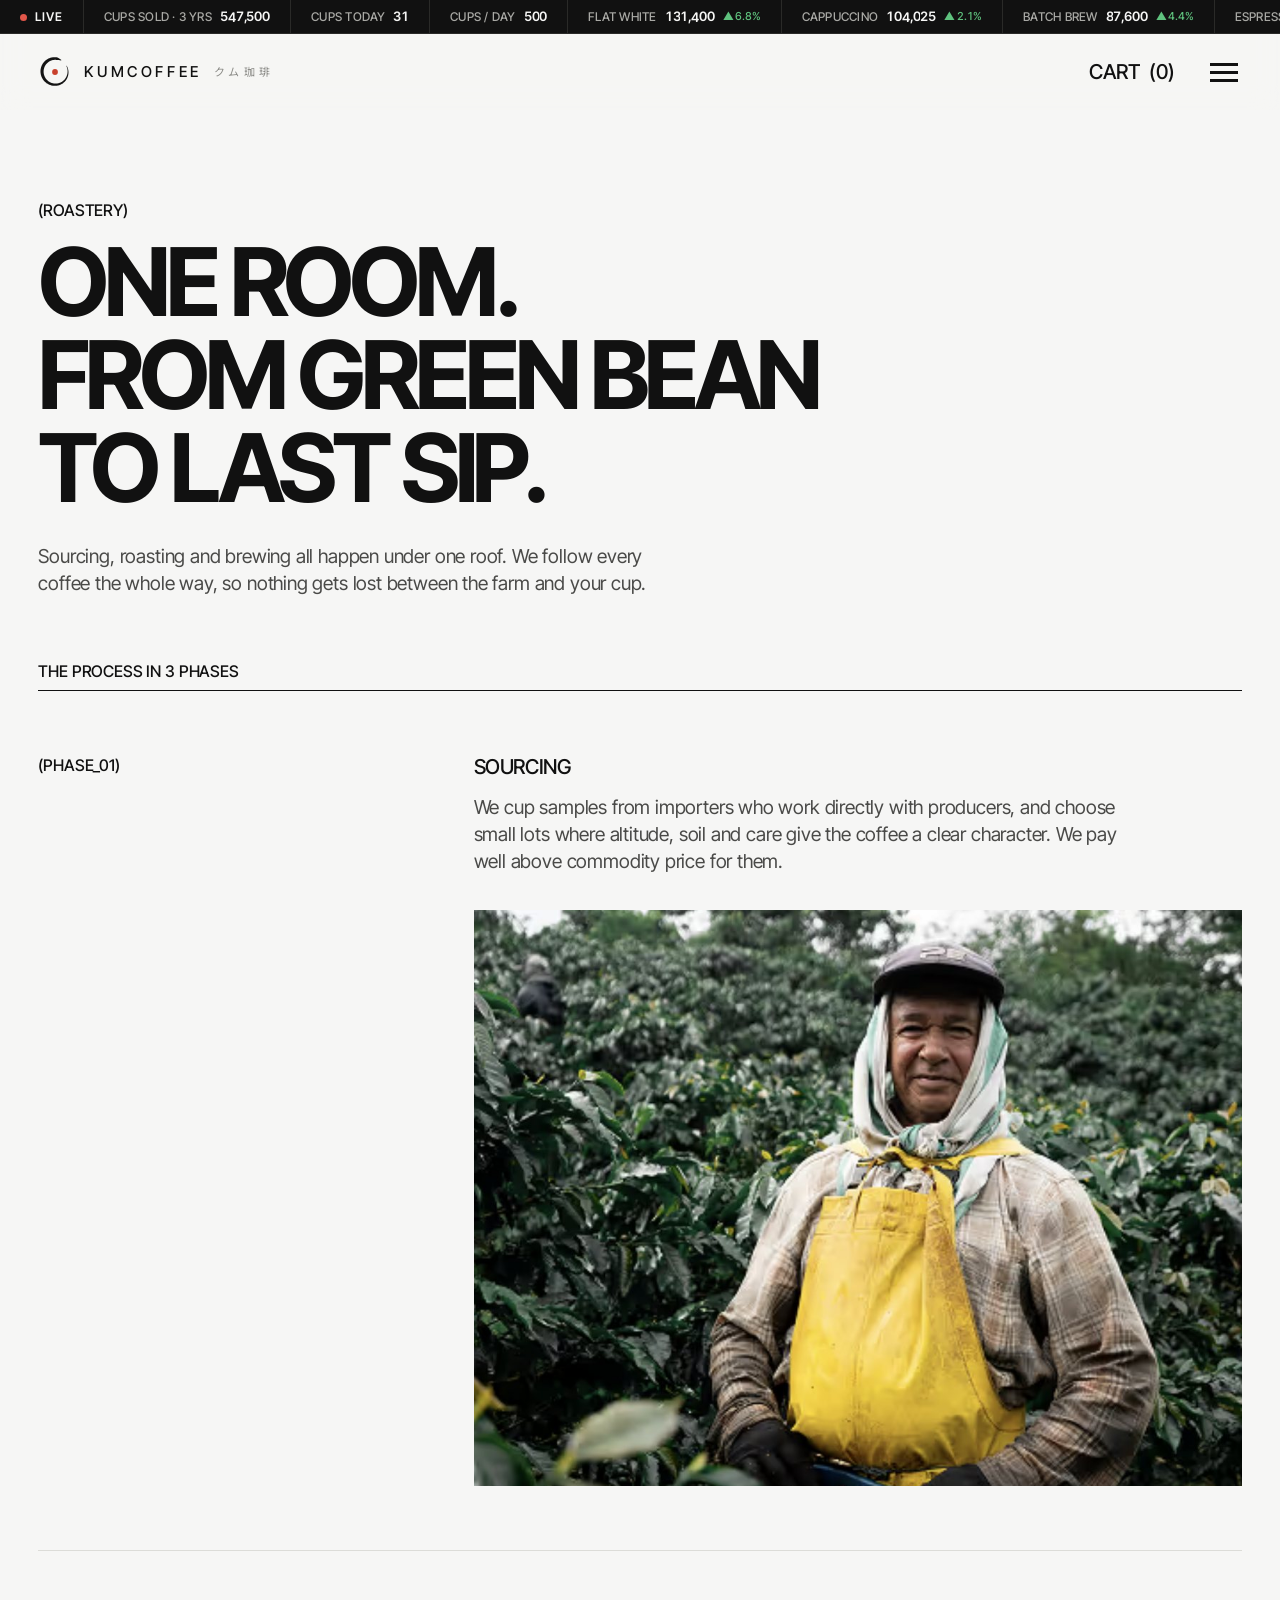
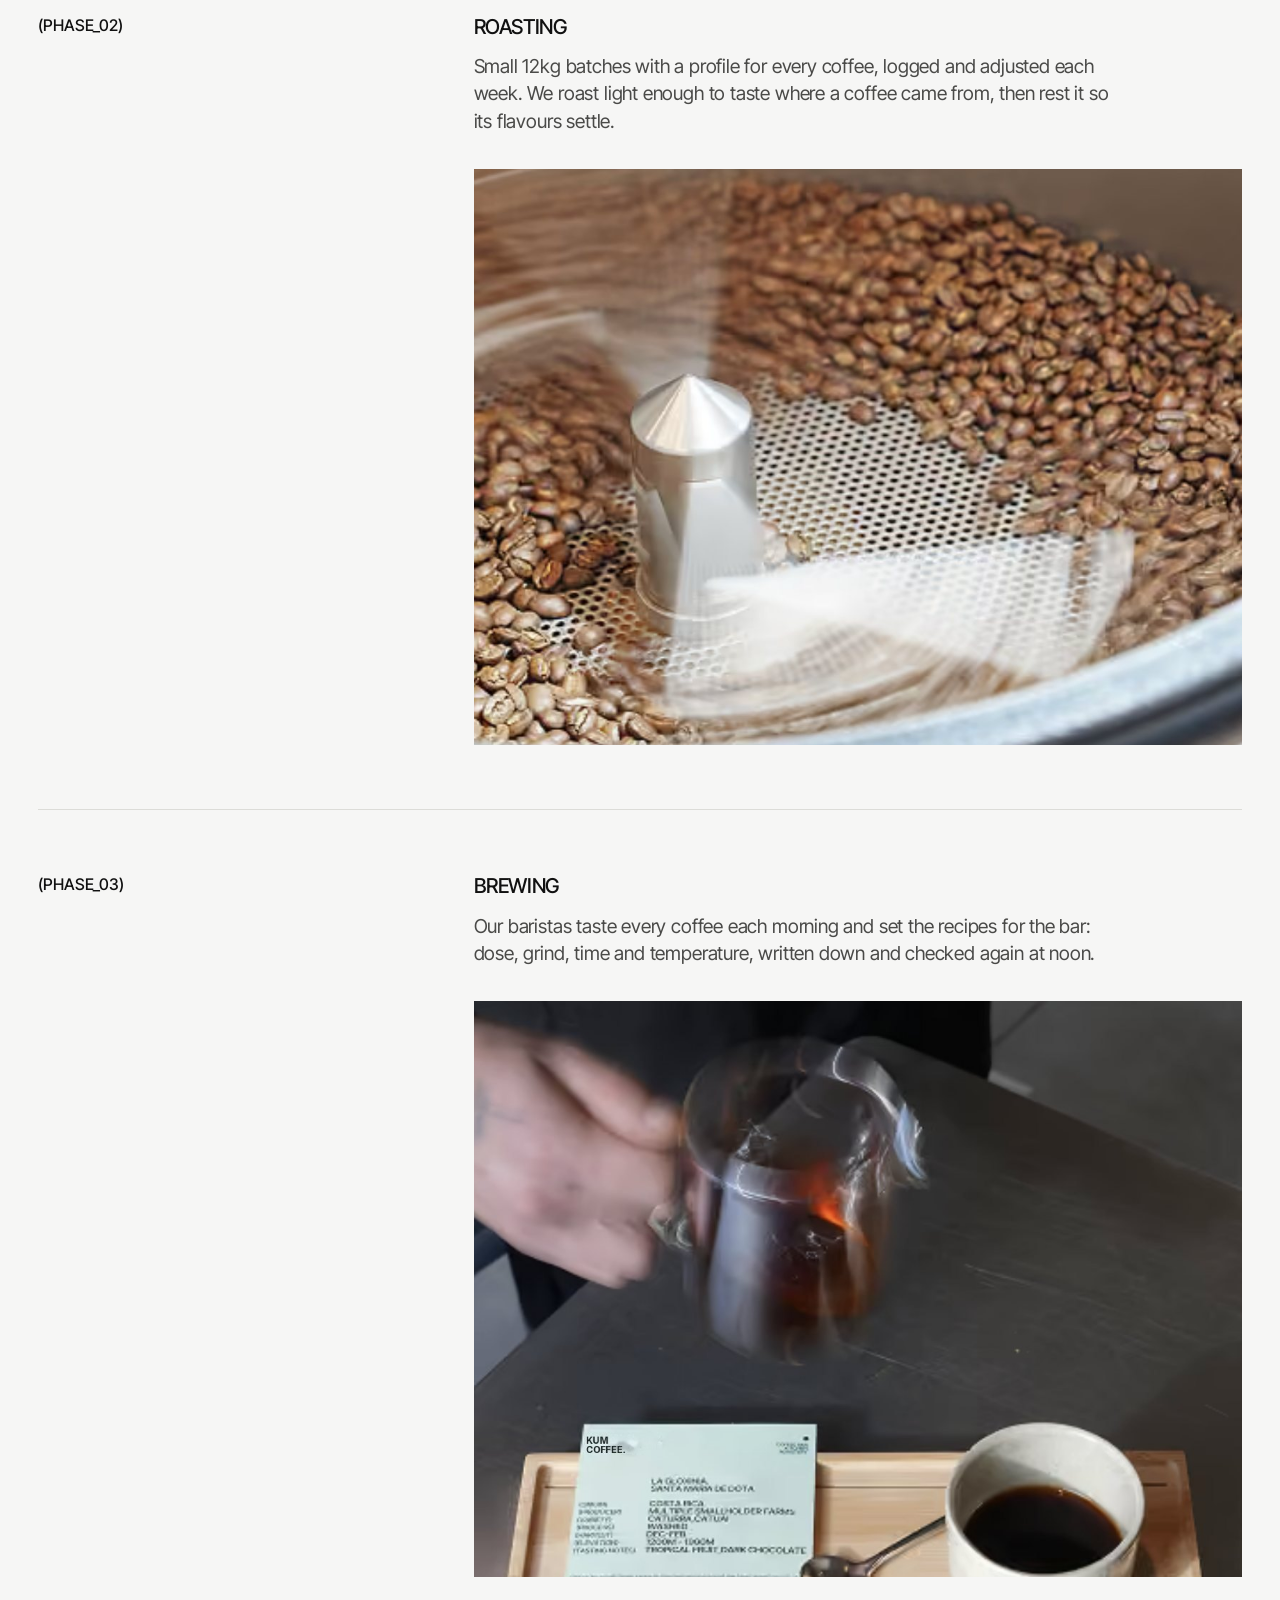
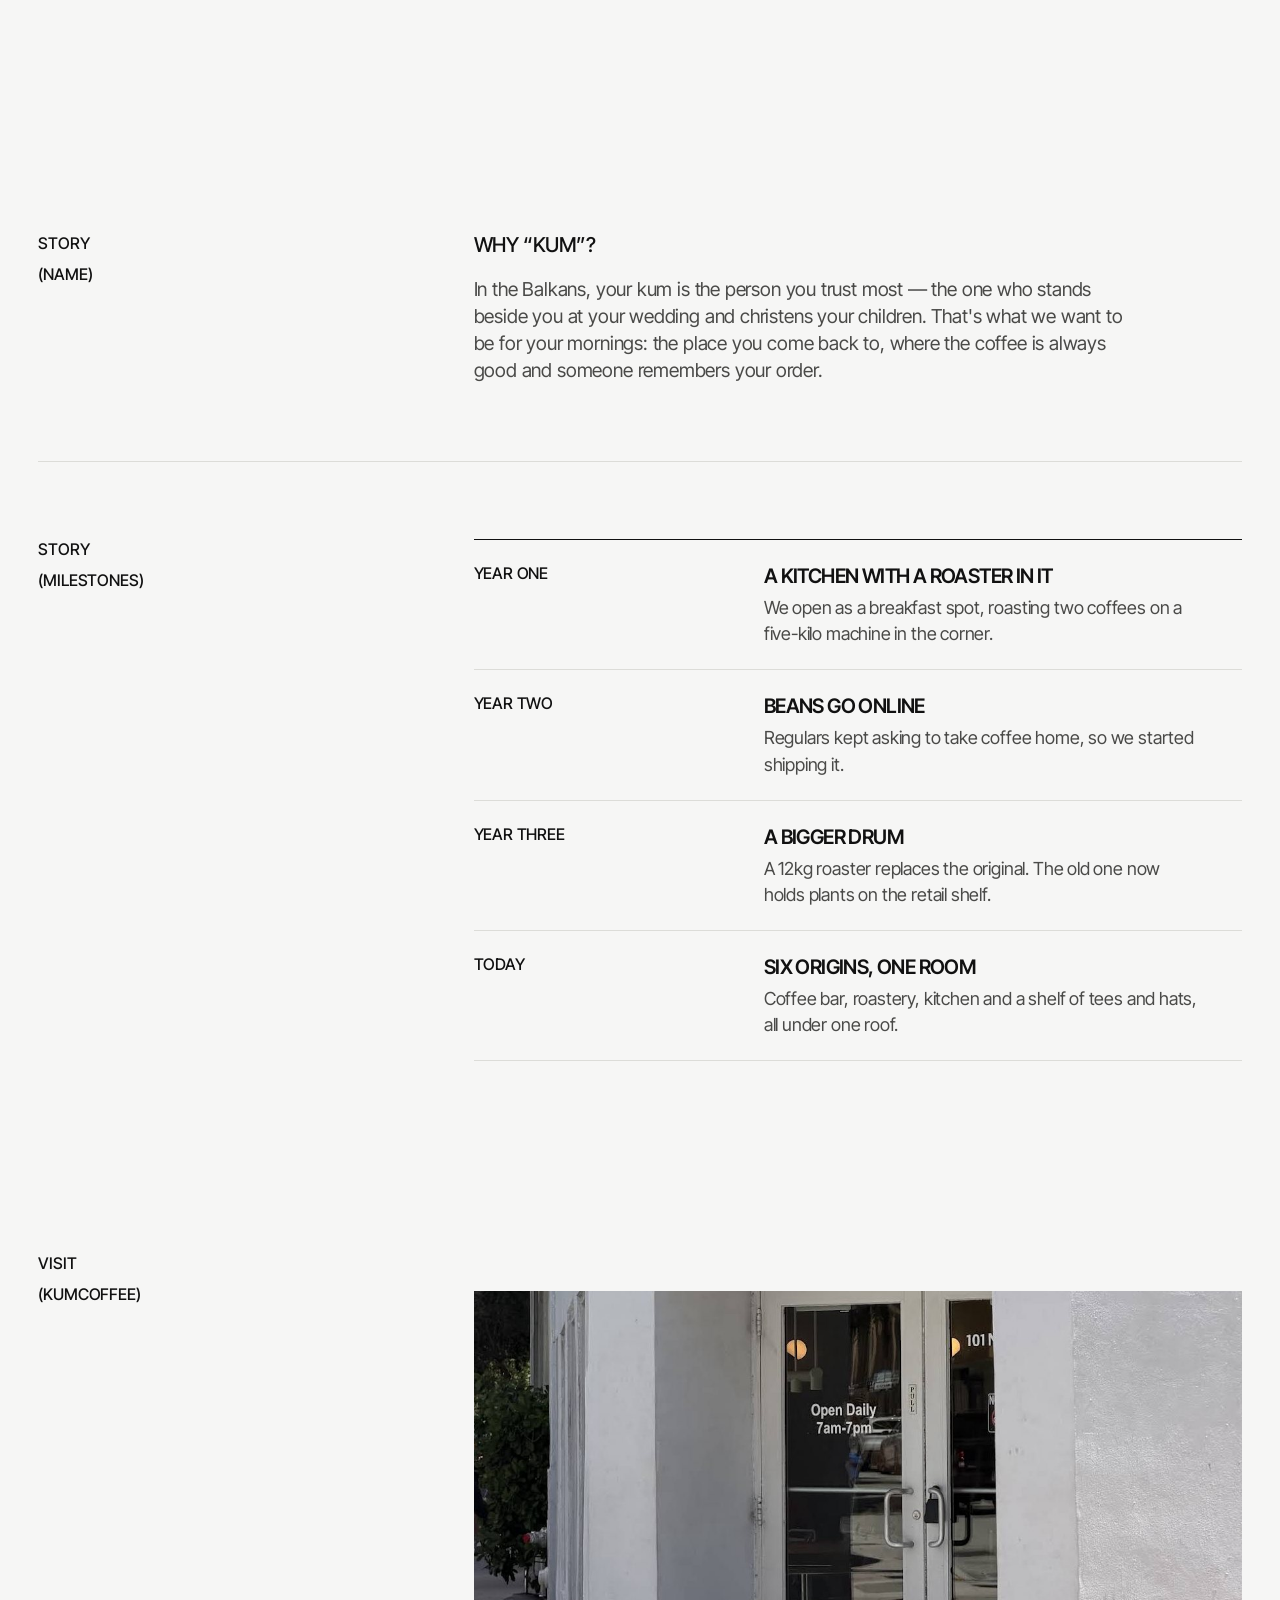
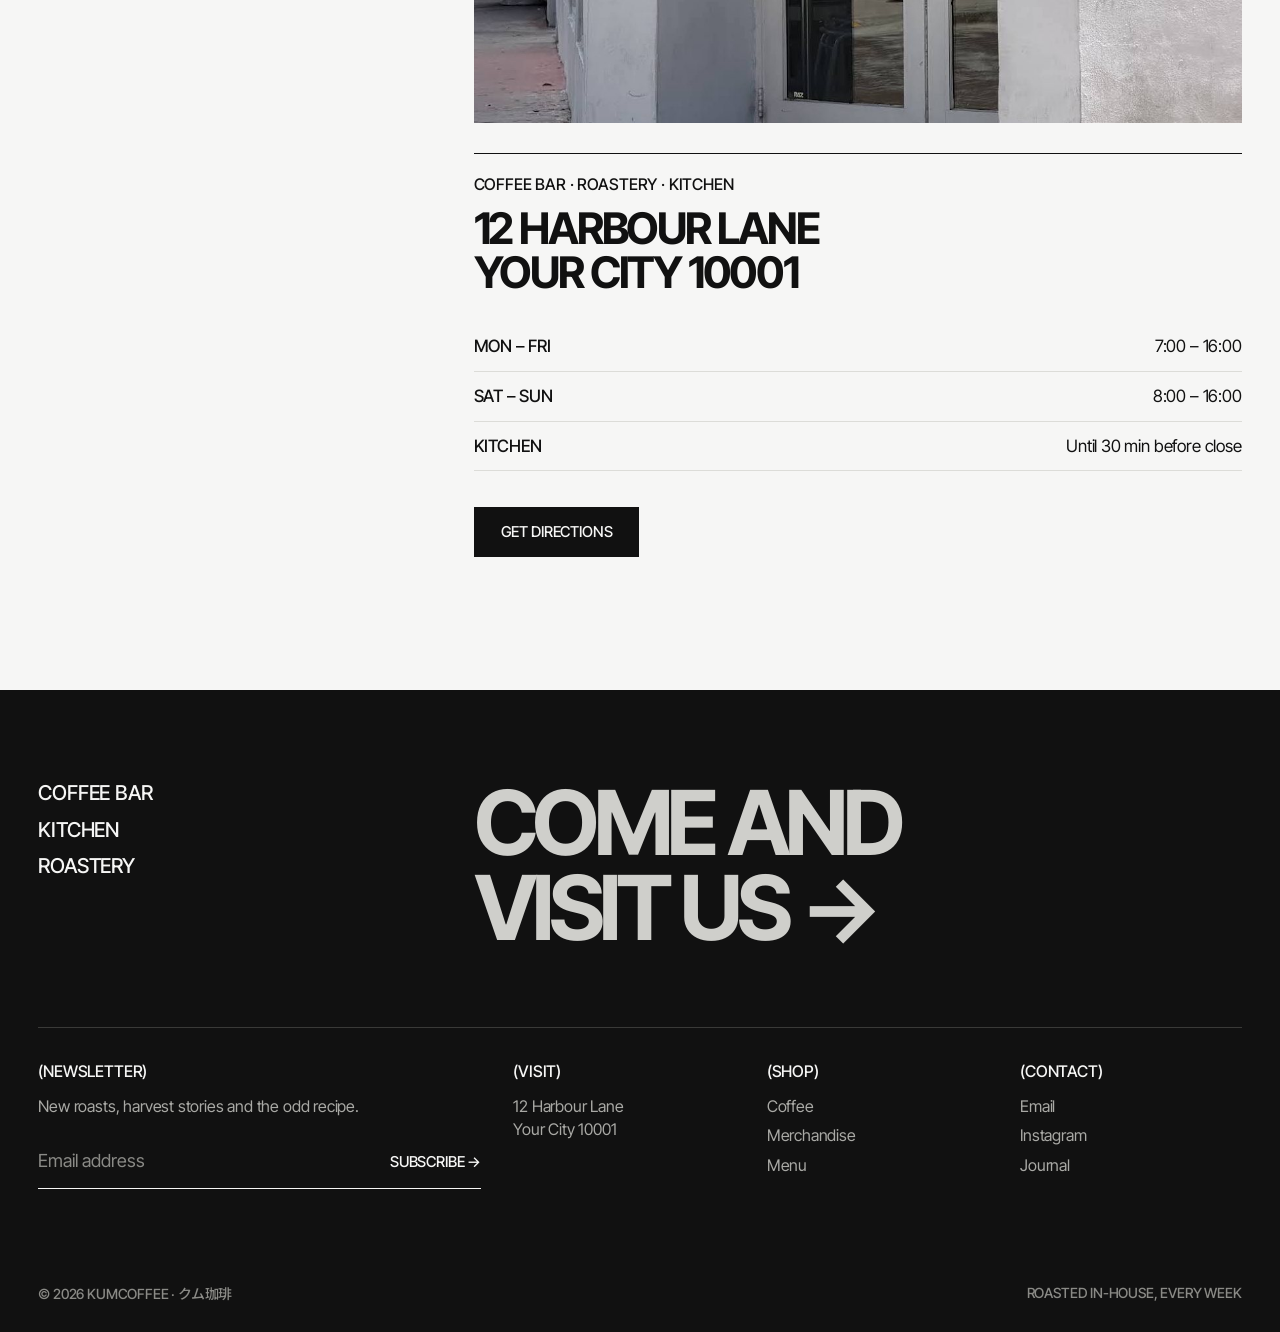
==== commit 4c16e3f9: "Move the live ticker to a thin bar at the top of every page The ticker now sits above the logo insid" ====
--- a/about.html
+++ b/about.html
@@ -16,6 +16,7 @@
 <body>
 <a class="skip-link" href="#main">Skip to content</a>
 <header class="site-header">
+  <div class="ticker ticker--bar" data-ticker role="region"></div>
   <div class="wrap">
     <a class="brand" href="index.html" aria-label="Kumcoffee home">
       <svg class="brand-mark" viewBox="0 0 100 100" aria-hidden="true"><path d="M68.78 14.68 L67.81 13.84 L66.80 13.02 L65.76 12.23 L64.69 11.48 L63.58 10.75 L62.44 10.06 L61.28 9.41 L60.08 8.79 L58.85 8.21 L57.60 7.67 L56.31 7.21 L54.99 6.97 L53.65 6.77 L52.31 6.62 L50.96 6.51 L49.60 6.45 L48.24 6.43 L46.88 6.46 L45.52 6.53 L44.16 6.65 L42.80 6.82 L41.45 7.03 L40.10 7.29 L38.76 7.59 L37.43 7.94 L36.11 8.34 L34.80 8.78 L33.51 9.26 L32.23 9.79 L30.97 10.36 L29.73 10.98 L28.51 11.63 L27.31 12.33 L26.13 13.07 L24.98 13.85 L23.86 14.67 L22.76 15.53 L21.69 16.43 L20.65 17.36 L19.65 18.32 L18.67 19.32 L17.73 20.35 L16.83 21.42 L15.96 22.51 L15.13 23.63 L14.34 24.78 L13.58 25.96 L12.87 27.16 L12.19 28.38 L11.56 29.63 L10.97 30.89 L10.42 32.18 L9.92 33.47 L9.46 34.79 L9.04 36.12 L8.67 37.46 L8.34 38.81 L8.06 40.17 L7.82 41.53 L7.63 42.90 L7.48 44.28 L7.38 45.66 L7.32 47.04 L7.31 48.41 L7.34 49.79 L7.41 51.16 L7.53 52.53 L7.70 53.89 L7.90 55.24 L8.15 56.58 L8.45 57.91 L8.78 59.22 L9.15 60.53 L9.57 61.81 L10.02 63.09 L10.52 64.34 L11.05 65.57 L11.62 66.79 L12.22 67.98 L12.86 69.15 L13.54 70.30 L14.25 71.43 L14.99 72.53 L15.77 73.60 L16.57 74.65 L17.41 75.66 L18.27 76.65 L19.17 77.62 L20.09 78.55 L21.03 79.45 L22.00 80.32 L23.00 81.15 L24.02 81.96 L25.06 82.73 L26.12 83.47 L27.20 84.17 L28.30 84.84 L29.42 85.47 L30.56 86.07 L31.70 86.66 L32.86 87.20 L34.03 87.71 L35.22 88.17 L36.42 88.60 L37.63 88.99 L38.86 89.35 L40.09 89.66 L41.33 89.93 L42.58 90.17 L43.84 90.37 L45.09 90.53 L46.36 90.65 L47.62 90.72 L48.89 90.77 L50.16 90.77 L51.42 90.73 L52.68 90.65 L53.95 90.53 L55.20 90.38 L56.45 90.18 L57.70 89.95 L58.93 89.68 L60.16 89.36 L61.38 89.01 L62.58 88.63 L63.77 88.20 L64.95 87.74 L66.12 87.24 L67.27 86.70 L68.40 86.13 L69.52 85.52 L70.61 84.88 L71.69 84.20 L72.74 83.49 L73.77 82.74 L74.78 81.96 L75.76 81.15 L76.72 80.31 L77.65 79.44 L78.55 78.53 L79.42 77.60 L80.26 76.64 L81.08 75.65 L81.86 74.64 L82.61 73.60 L83.32 72.54 L84.00 71.46 L84.65 70.35 L85.26 69.22 L85.83 68.07 L86.36 66.91 L86.86 65.72 L87.32 64.52 L87.74 63.31 L88.12 62.08 L88.46 60.85 L88.76 59.60 L89.01 58.34 L89.23 57.08 L89.41 55.81 L89.54 54.53 L89.63 53.25 L89.68 51.97 L89.68 50.69 L89.65 49.41 L89.57 48.14 L89.45 46.86 L89.29 45.60 L89.09 44.34 L88.84 43.09 L88.56 41.85 L88.23 40.62 L87.87 39.41 L87.46 38.21 L87.02 37.02 L86.54 35.86 L86.02 34.71 L85.46 33.58 L84.87 32.47 L84.24 31.39 L83.18 31.95 L83.70 33.05 L84.18 34.16 L84.63 35.28 L85.04 36.42 L85.41 37.57 L85.74 38.74 L86.04 39.91 L86.29 41.09 L86.51 42.27 L86.68 43.47 L86.82 44.66 L86.92 45.86 L86.98 47.06 L87.00 48.25 L86.98 49.45 L86.92 50.64 L86.82 51.83 L86.68 53.01 L86.51 54.19 L86.30 55.36 L86.05 56.51 L85.76 57.66 L85.43 58.79 L85.08 59.91 L84.68 61.02 L84.25 62.10 L83.79 63.18 L83.29 64.23 L82.76 65.26 L82.20 66.28 L81.61 67.27 L80.99 68.24 L80.34 69.19 L79.66 70.11 L78.95 71.01 L78.22 71.88 L77.46 72.73 L76.68 73.55 L75.88 74.34 L75.05 75.10 L74.20 75.84 L73.33 76.54 L72.44 77.22 L71.54 77.86 L70.61 78.48 L69.68 79.06 L68.72 79.61 L67.75 80.13 L66.77 80.62 L65.78 81.08 L64.77 81.50 L63.76 81.89 L62.74 82.25 L61.71 82.58 L60.67 82.87 L59.63 83.14 L58.58 83.37 L57.52 83.56 L56.47 83.73 L55.41 83.86 L54.35 83.96 L53.29 84.02 L52.24 84.06 L51.18 84.06 L50.12 84.03 L49.07 83.97 L48.02 83.88 L46.98 83.76 L45.94 83.60 L44.91 83.42 L43.88 83.21 L42.87 82.96 L41.86 82.69 L40.86 82.39 L39.87 82.06 L38.89 81.70 L37.92 81.31 L36.96 80.90 L36.01 80.45 L35.08 79.99 L34.16 79.50 L33.26 78.96 L32.38 78.39 L31.52 77.80 L30.67 77.19 L29.85 76.55 L29.04 75.88 L28.25 75.19 L27.48 74.48 L26.74 73.74 L26.01 72.98 L25.31 72.20 L24.63 71.40 L23.97 70.58 L23.34 69.74 L22.73 68.88 L22.15 68.00 L21.59 67.10 L21.06 66.18 L20.56 65.25 L20.08 64.31 L19.63 63.34 L19.21 62.37 L18.82 61.38 L18.45 60.37 L18.12 59.36 L17.82 58.33 L17.55 57.30 L17.30 56.25 L17.09 55.20 L16.91 54.13 L16.77 53.07 L16.65 51.99 L16.57 50.92 L16.52 49.83 L16.51 48.75 L16.52 47.66 L16.57 46.58 L16.66 45.49 L16.77 44.41 L16.92 43.33 L17.11 42.25 L17.33 41.18 L17.58 40.11 L17.87 39.05 L18.18 38.00 L18.54 36.96 L18.92 35.93 L19.34 34.91 L19.79 33.90 L20.27 32.91 L20.79 31.93 L21.33 30.97 L21.91 30.03 L22.52 29.10 L23.15 28.19 L23.82 27.31 L24.51 26.44 L25.24 25.60 L25.99 24.78 L26.76 23.99 L27.57 23.22 L28.39 22.48 L29.24 21.77 L30.12 21.08 L31.01 20.42 L31.93 19.80 L32.87 19.20 L33.83 18.64 L34.80 18.10 L35.80 17.60 L36.81 17.13 L37.83 16.70 L38.87 16.30 L39.92 15.94 L40.98 15.61 L42.05 15.31 L43.13 15.06 L44.22 14.84 L45.31 14.65 L46.41 14.50 L47.52 14.39 L48.63 14.32 L49.73 14.28 L50.84 14.28 L51.95 14.32 L53.06 14.39 L54.16 14.50 L55.26 14.65 L56.38 14.65 L57.52 14.65 L58.66 14.70 L59.81 14.78 L60.95 14.90 L62.11 15.05 L63.26 15.25 L64.41 15.49 L65.56 15.77 L66.70 16.09 L67.84 16.45 Z" fill="#141414"/><circle cx="50" cy="50" r="8.5" fill="#c8402c"/></svg>
@@ -108,7 +109,7 @@
   </div>
 </section>
 
-<section class="section" id="visit" style="padding-top:0;scroll-margin-top:80px">
+<section class="section" id="visit" style="padding-top:0;scroll-margin-top:120px">
   <div class="wrap"><div class="concept" style="padding:0">
       <div class="concept-labels reveal">
         <span class="label">Visit</span>
--- a/css/style.css
+++ b/css/style.css
@@ -5,6 +5,8 @@
    ========================================================================== */
 
 :root {
+  --ticker-h: 34px;
+  --header-h: calc(76px + var(--ticker-h));
   --bg: #f6f6f5;
   --ink: #111111;
   --body: #4a4a48;      /* paragraph grey */
@@ -128,7 +130,7 @@
 .menu-open .menu-toggle span:nth-child(3) { transform: translateY(-8px) rotate(-45deg); }
 
 .nav {
-  position: fixed; inset: 76px 0 0 0; z-index: 55; background: var(--bg);
+  position: fixed; inset: var(--header-h) 0 0 0; z-index: 55; background: var(--bg);
   display: flex; flex-direction: column; justify-content: space-between; gap: 32px;
   padding: clamp(24px, 4vw, 56px) var(--gutter) var(--gutter);
   opacity: 0; visibility: hidden; transition: opacity .3s var(--ease), visibility .3s;
@@ -166,13 +168,27 @@
 /* ---------- Hero ---------- */
 
 /* Film header: full-bleed looping video, dimmed, with the headline set over it. */
-.hero--film { position: relative; padding: 0; min-height: min(92vh, 900px); display: flex; align-items: flex-end; overflow: hidden; background: #1a1714; color: #f6f6f5; margin-top: -76px; }
+.hero--film { position: relative; padding: 0; min-height: min(92vh, 900px); min-height: min(92svh, 900px); display: flex; align-items: flex-end; overflow: hidden; background: #1a1714; color: #f6f6f5; margin-top: calc(-1 * var(--header-h)); }
 .hero-video { position: absolute; inset: 0; width: 100%; height: 100%; object-fit: cover; }
 .hero-shade { position: absolute; inset: 0; background: linear-gradient(180deg, rgba(10,9,8,.45) 0%, rgba(10,9,8,.12) 30%, rgba(10,9,8,.2) 55%, rgba(10,9,8,.72) 100%); }
-.hero-over { position: relative; padding-top: 140px; padding-bottom: clamp(40px, 6vw, 80px); }
+.hero-over { position: relative; padding-top: calc(64px + var(--header-h)); padding-bottom: clamp(40px, 6vw, 80px); }
 .hero--film .hero-intro { margin-top: 0; }
 .hero--film .statement { color: #fff; text-shadow: 0 2px 30px rgba(0,0,0,.25); }
 .hero--film .label { color: rgba(255,255,255,.88); }
+/* phones: the film fills exactly the visible screen */
+@media (max-width: 760px) {
+  .hero--film { min-height: 100vh; min-height: 100svh; }
+  .hero-over { padding-top: calc(20px + var(--header-h)); }
+}
+/* phones held sideways: short screen, so size the type by height and drop the label column */
+@media (max-height: 520px) and (orientation: landscape) {
+  .hero--film { min-height: 100vh; min-height: 100svh; }
+  .hero-over { padding-top: var(--header-h); padding-bottom: 24px; }
+  .hero--film .hero-intro { grid-template-columns: 1fr; }
+  .hero--film .hero-intro > div:first-child { display: none; }
+  .hero--film .statement { font-size: clamp(22px, 7.5vh, 40px); max-width: 26ch; }
+  .hero--film .hero-ctas { margin-top: 16px; }
+}
 .btn--light { background: #f6f6f5; color: #111; border-color: #f6f6f5; }
 .btn--light:hover { background: transparent; color: #f6f6f5; }
 .btn--outline-light { background: transparent; color: #f6f6f5; border-color: rgba(246,246,245,.8); }
@@ -317,7 +333,7 @@
 @keyframes pulse { 0% { opacity: .6; transform: scale(1); } 100% { opacity: 0; transform: scale(3.2); } }
 
 .stories { display: grid; grid-template-columns: minmax(0, 1fr) minmax(0, 2fr); gap: clamp(32px, 4vw, 64px); }
-.stories-aside { position: sticky; top: 110px; align-self: start; }
+.stories-aside { position: sticky; top: calc(34px + var(--header-h)); align-self: start; }
 .toc { list-style: none; padding: 0; margin: 16px 0 0; }
 .toc a { display: block; padding: 4px 0; text-decoration: none; color: var(--muted); font-size: clamp(22px, 2.4vw, 34px); font-weight: 700; text-transform: uppercase; letter-spacing: -.05em; line-height: 1.05; transition: color .2s; }
 .toc a.is-active, .toc a:hover { color: var(--ink); }
@@ -328,7 +344,7 @@
   .toc a { font-size: 18px; }
 }
 
-.story { padding: 0 0 clamp(64px, 8vw, 112px); scroll-margin-top: 110px; }
+.story { padding: 0 0 clamp(64px, 8vw, 112px); scroll-margin-top: calc(34px + var(--header-h)); }
 .story + .story { padding-top: clamp(48px, 6vw, 80px); border-top: 1px solid var(--line); }
 .story-head { display: grid; gap: 10px; margin-bottom: 20px; }
 .story .h3 { margin-bottom: 4px; }
@@ -413,7 +429,7 @@
 .jump { display: flex; gap: 24px; margin: 20px 0 clamp(48px, 6vw, 80px); }
 
 /* Journal */
-.article { display: grid; grid-template-columns: 1fr 2fr; gap: 20px clamp(24px, 4vw, 64px); padding: clamp(48px, 6vw, 96px) 0; border-top: 1px solid var(--line); scroll-margin-top: 90px; }
+.article { display: grid; grid-template-columns: 1fr 2fr; gap: 20px clamp(24px, 4vw, 64px); padding: clamp(48px, 6vw, 96px) 0; border-top: 1px solid var(--line); scroll-margin-top: calc(14px + var(--header-h)); }
 .article .figure { aspect-ratio: 16 / 10; margin: 8px 0 12px; }
 .article h2 { font-size: clamp(30px, 3.6vw, 52px); font-weight: 700; text-transform: uppercase; letter-spacing: -.05em; line-height: 1; margin: 0; }
 .article .text + .text { margin-top: 1em; }
@@ -482,3 +498,45 @@
   *, *::before, *::after { animation-duration: .01ms !important; animation-iteration-count: 1 !important; transition-duration: .01ms !important; }
   .reveal { opacity: 1; transform: none; }
 }
+
+/* ---------- Sales ticker ---------- */
+
+.ticker { background: #111; color: #f6f6f5; overflow: hidden; border-top: 1px solid #2a2a28; border-bottom: 1px solid #2a2a28; font-variant-numeric: tabular-nums; }
+.ticker-track { display: flex; width: max-content; animation: ticker 60s linear infinite; }
+.ticker:hover .ticker-track { animation-play-state: paused; }
+.ticker-set { display: flex; }
+.tick { display: inline-flex; align-items: baseline; gap: 10px; padding: 14px 28px; border-right: 1px solid #2a2a28; white-space: nowrap; font-size: 15px; }
+.tick b { font-weight: 500; letter-spacing: .02em; color: #a9a9a5; }
+.tick-num { font-weight: 600; font-size: 17px; letter-spacing: -.01em; }
+.tick-chg { font-size: 13px; font-weight: 500; }
+.tick-chg.up { color: #5fc27e; }
+.tick-chg.down { color: #e2574a; }
+@keyframes ticker { to { transform: translateX(-50%); } }
+.tick-num { display: inline-flex; align-items: flex-start; line-height: 1.2em; height: 1.2em; align-self: center; }
+.tick-num .d { display: block; height: 1.2em; overflow: hidden; }
+.tick-num .strip { display: block; transition: transform 1.6s cubic-bezier(.2, .8, .2, 1); }
+.tick-num .strip > span { display: block; height: 1.2em; line-height: 1.2em; }
+.tick-num .sep { display: block; height: 1.2em; }
+.tick { align-items: center; }
+.tick.flash { animation: tick-flash 1.4s ease-out; }
+@keyframes tick-flash { 0% { background: rgba(95, 194, 126, .28); } 100% { background: transparent; } }
+.tick-live { gap: 8px; }
+.tick-live b { color: #f6f6f5; font-weight: 600; letter-spacing: .08em; }
+.live-dot { width: 8px; height: 8px; border-radius: 50%; background: #e2574a; align-self: center; animation: live 1.4s ease-in-out infinite; }
+@keyframes live { 50% { opacity: .25; } }
+.ticker.is-closed .live-dot { background: #6b6b68; animation: none; }
+@media (prefers-reduced-motion: reduce) {
+  .ticker { overflow-x: auto; }
+  .ticker-track { animation: none; }
+  .ticker-set[aria-hidden] { display: none; }
+  .tick-num .strip { transition: none; }
+  .live-dot { animation: none; }
+}
+
+/* thin bar version at the top of every page, inside the sticky header */
+.ticker--bar { height: var(--ticker-h); border-top: 0; position: relative; z-index: 2; }
+.ticker--bar .tick { padding: 0 20px; height: var(--ticker-h); font-size: 12px; gap: 8px; }
+.ticker--bar .tick-num { font-size: 13px; }
+.ticker--bar .tick-chg { font-size: 11px; }
+.ticker--bar .live-dot { width: 7px; height: 7px; }
+@media (max-width: 520px) { :root { --ticker-h: 30px; } .ticker--bar .tick { padding: 0 14px; font-size: 11px; } .ticker--bar .tick-num { font-size: 12px; } }
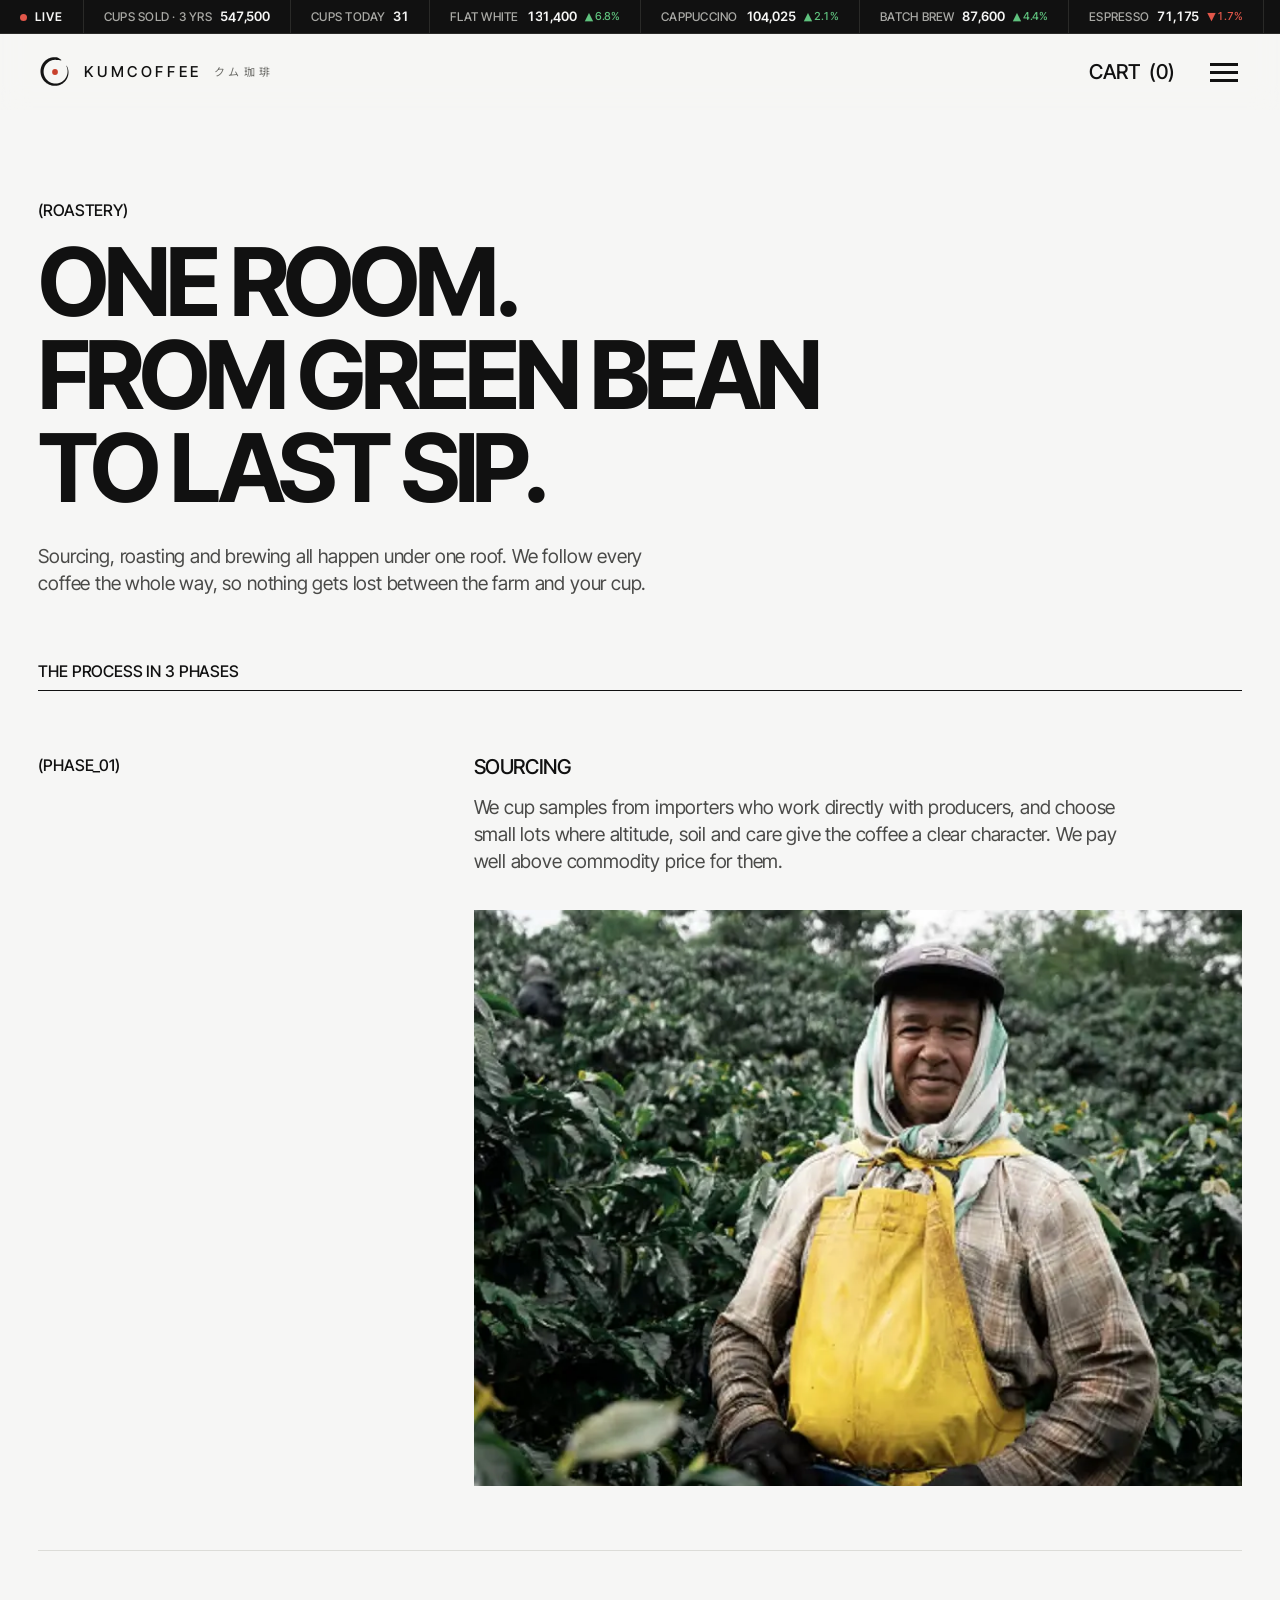
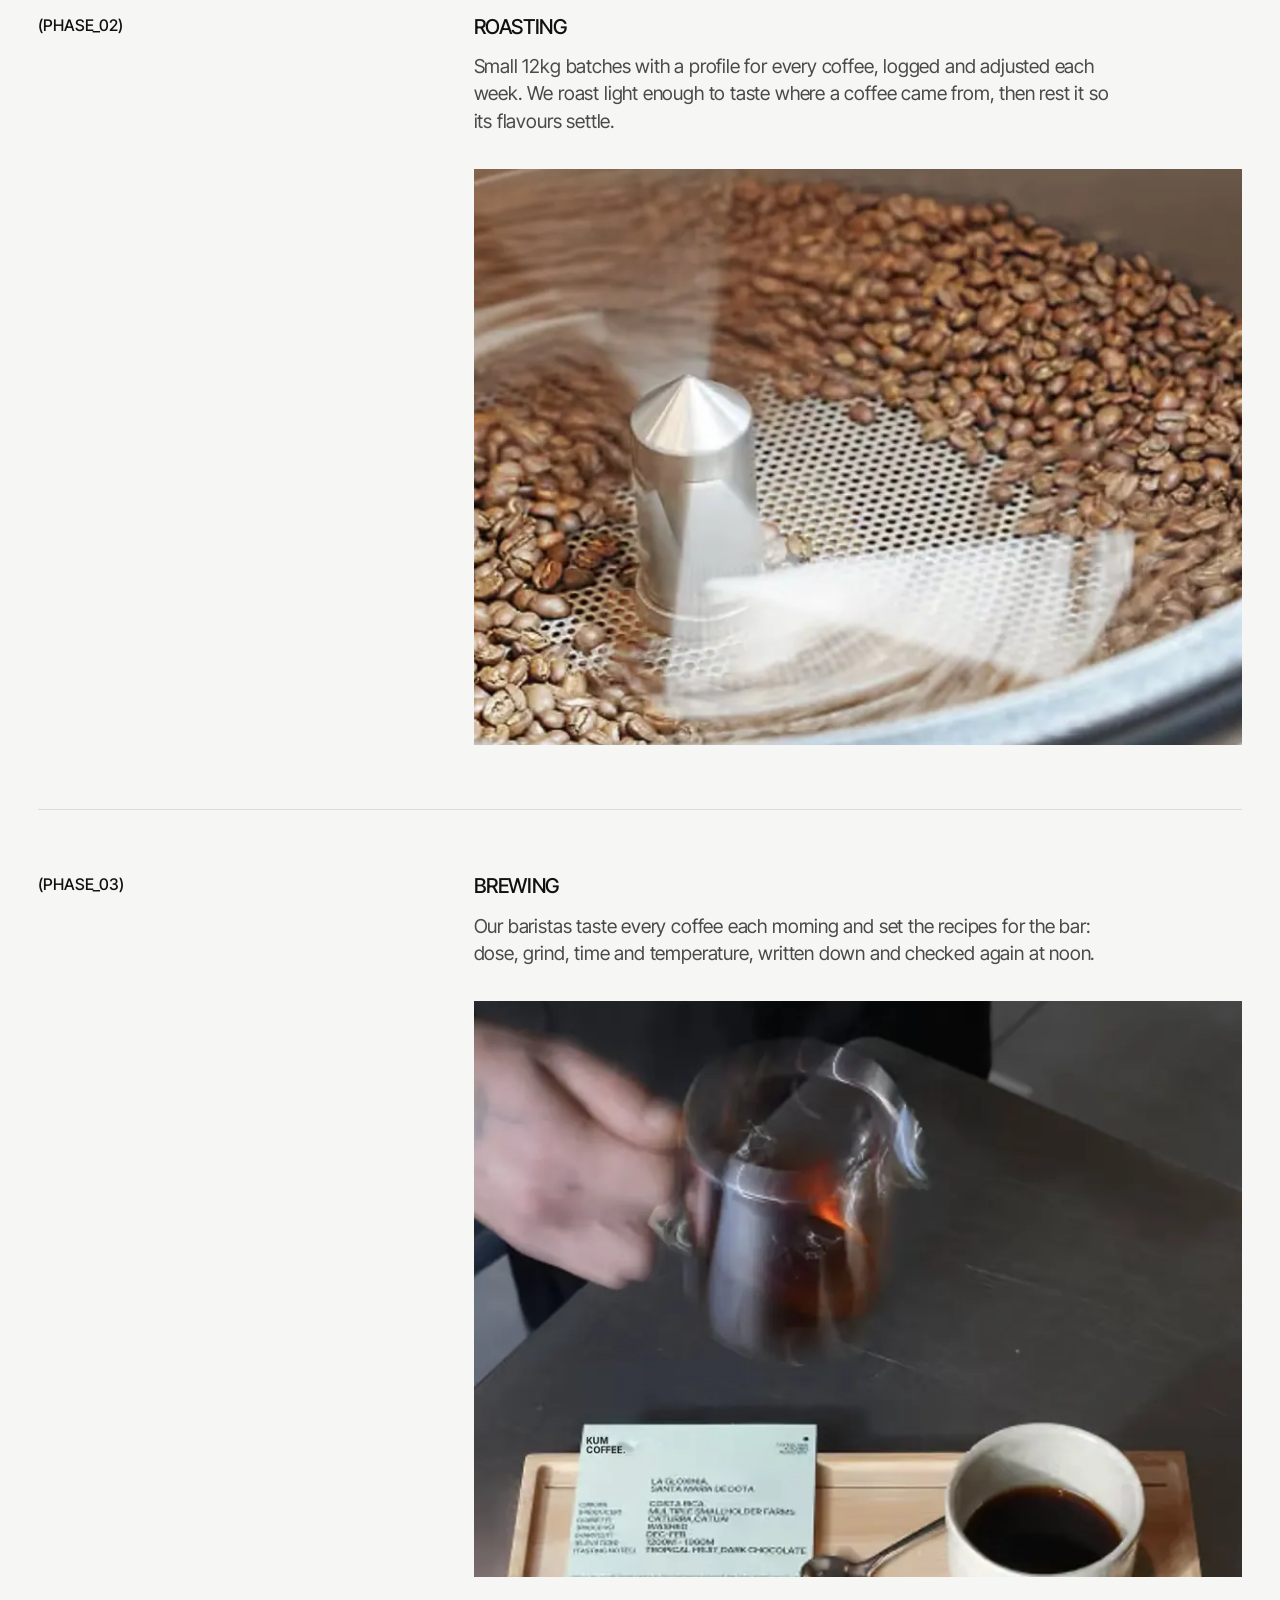
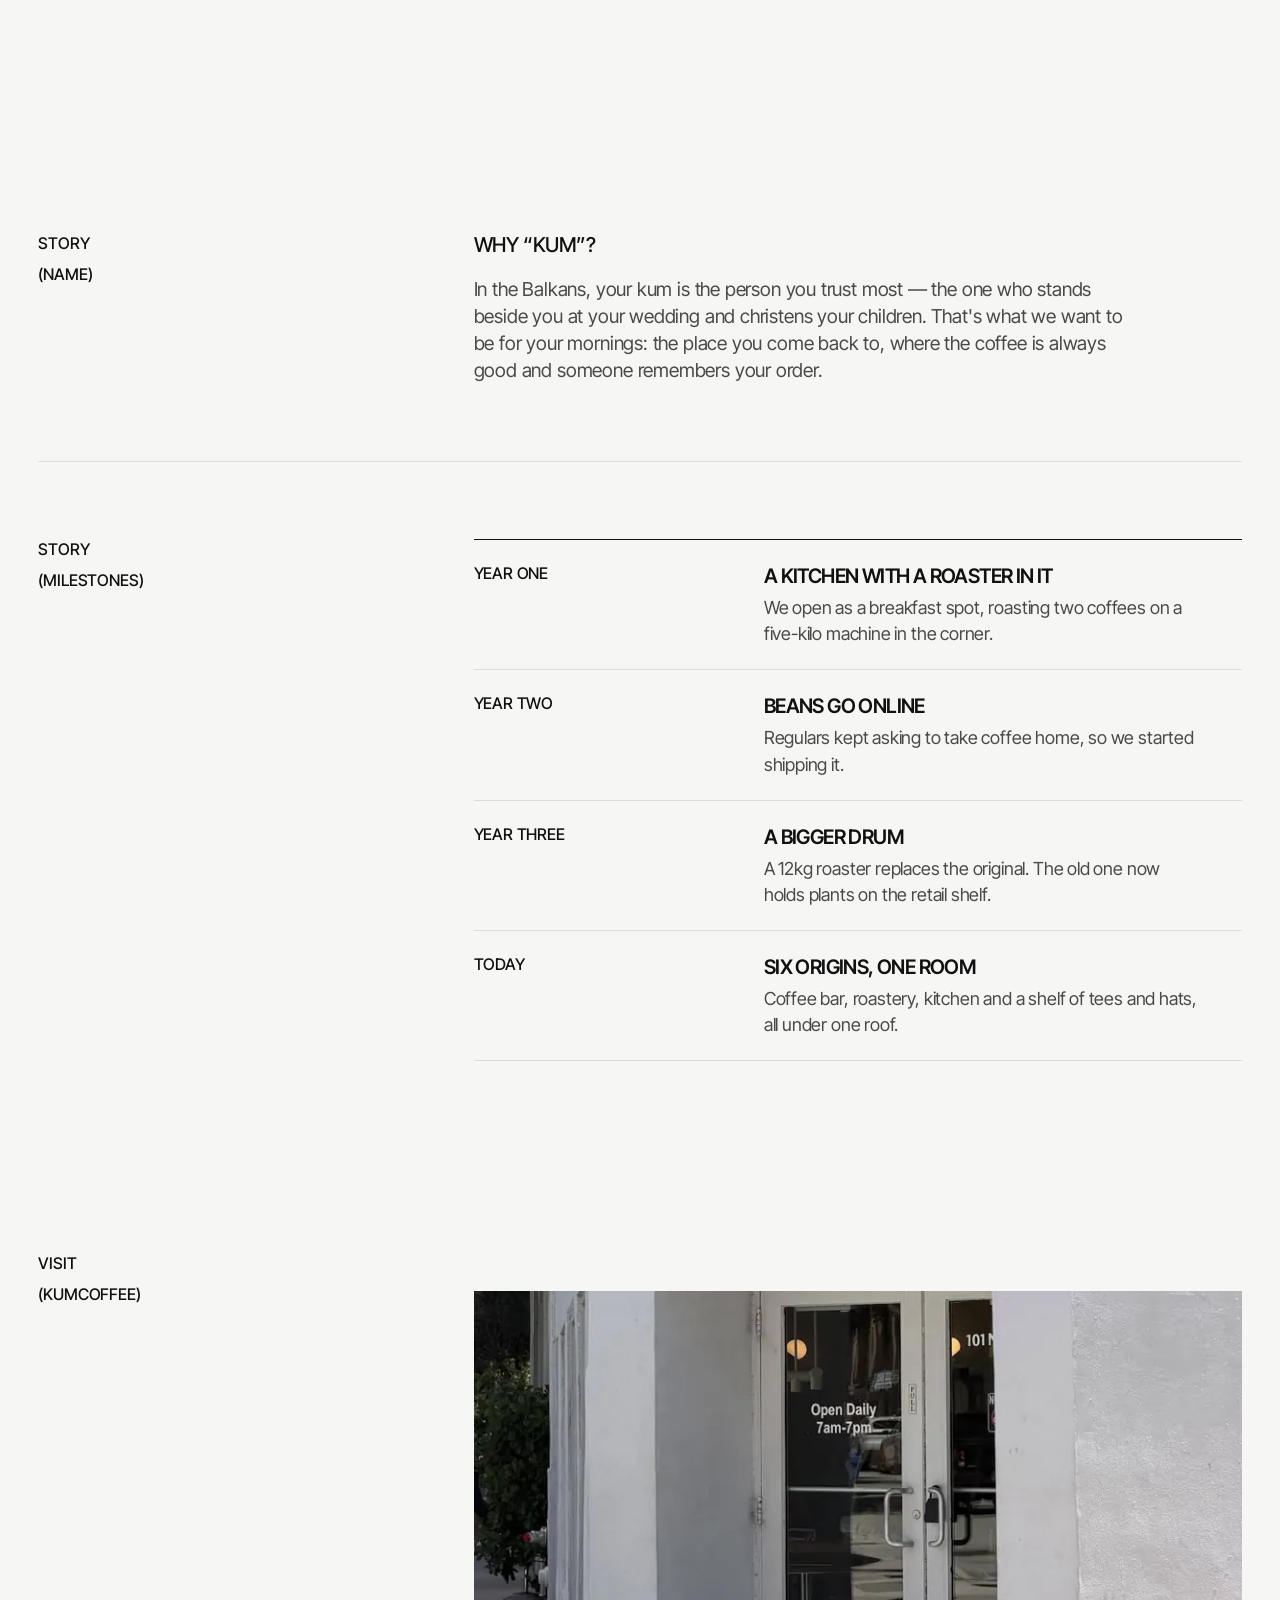
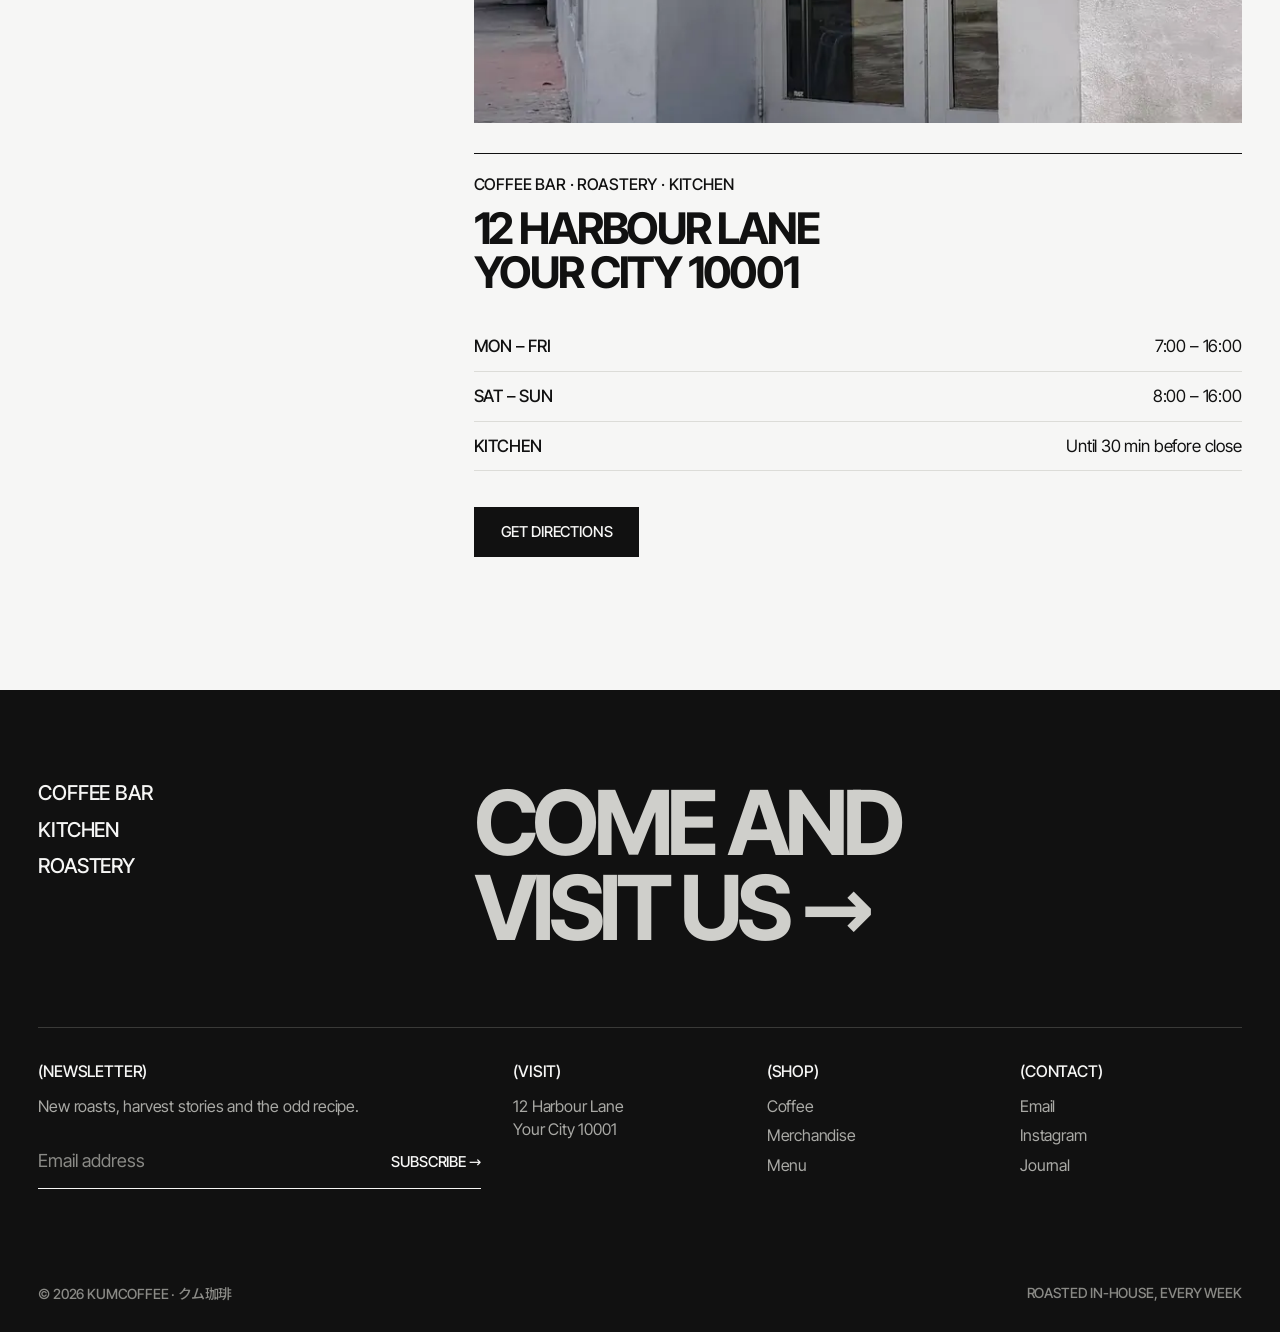
==== commit b2ba8bc6: "Remove cups/day from the ticker; performance and accessibility pass - WebP photos with 800px copies " ====
--- a/about.html
+++ b/about.html
@@ -7,10 +7,9 @@
 <meta name="description" content="How Kumcoffee sources, roasts and serves specialty coffee, and where to find our coffee bar, roastery and kitchen.">
 <meta name="theme-color" content="#f6f6f5">
 <link rel="icon" href="data:image/svg+xml,%3Csvg%20class%3D%22brand-mark%22%20viewBox%3D%220%200%20100%20100%22%20aria-hidden%3D%22true%22%20xmlns%3D%22http%3A//www.w3.org/2000/svg%22%3E%3Cpath%20d%3D%22M68.78%2014.68%20L67.81%2013.84%20L66.80%2013.02%20L65.76%2012.23%20L64.69%2011.48%20L63.58%2010.75%20L62.44%2010.06%20L61.28%209.41%20L60.08%208.79%20L58.85%208.21%20L57.60%207.67%20L56.31%207.21%20L54.99%206.97%20L53.65%206.77%20L52.31%206.62%20L50.96%206.51%20L49.60%206.45%20L48.24%206.43%20L46.88%206.46%20L45.52%206.53%20L44.16%206.65%20L42.80%206.82%20L41.45%207.03%20L40.10%207.29%20L38.76%207.59%20L37.43%207.94%20L36.11%208.34%20L34.80%208.78%20L33.51%209.26%20L32.23%209.79%20L30.97%2010.36%20L29.73%2010.98%20L28.51%2011.63%20L27.31%2012.33%20L26.13%2013.07%20L24.98%2013.85%20L23.86%2014.67%20L22.76%2015.53%20L21.69%2016.43%20L20.65%2017.36%20L19.65%2018.32%20L18.67%2019.32%20L17.73%2020.35%20L16.83%2021.42%20L15.96%2022.51%20L15.13%2023.63%20L14.34%2024.78%20L13.58%2025.96%20L12.87%2027.16%20L12.19%2028.38%20L11.56%2029.63%20L10.97%2030.89%20L10.42%2032.18%20L9.92%2033.47%20L9.46%2034.79%20L9.04%2036.12%20L8.67%2037.46%20L8.34%2038.81%20L8.06%2040.17%20L7.82%2041.53%20L7.63%2042.90%20L7.48%2044.28%20L7.38%2045.66%20L7.32%2047.04%20L7.31%2048.41%20L7.34%2049.79%20L7.41%2051.16%20L7.53%2052.53%20L7.70%2053.89%20L7.90%2055.24%20L8.15%2056.58%20L8.45%2057.91%20L8.78%2059.22%20L9.15%2060.53%20L9.57%2061.81%20L10.02%2063.09%20L10.52%2064.34%20L11.05%2065.57%20L11.62%2066.79%20L12.22%2067.98%20L12.86%2069.15%20L13.54%2070.30%20L14.25%2071.43%20L14.99%2072.53%20L15.77%2073.60%20L16.57%2074.65%20L17.41%2075.66%20L18.27%2076.65%20L19.17%2077.62%20L20.09%2078.55%20L21.03%2079.45%20L22.00%2080.32%20L23.00%2081.15%20L24.02%2081.96%20L25.06%2082.73%20L26.12%2083.47%20L27.20%2084.17%20L28.30%2084.84%20L29.42%2085.47%20L30.56%2086.07%20L31.70%2086.66%20L32.86%2087.20%20L34.03%2087.71%20L35.22%2088.17%20L36.42%2088.60%20L37.63%2088.99%20L38.86%2089.35%20L40.09%2089.66%20L41.33%2089.93%20L42.58%2090.17%20L43.84%2090.37%20L45.09%2090.53%20L46.36%2090.65%20L47.62%2090.72%20L48.89%2090.77%20L50.16%2090.77%20L51.42%2090.73%20L52.68%2090.65%20L53.95%2090.53%20L55.20%2090.38%20L56.45%2090.18%20L57.70%2089.95%20L58.93%2089.68%20L60.16%2089.36%20L61.38%2089.01%20L62.58%2088.63%20L63.77%2088.20%20L64.95%2087.74%20L66.12%2087.24%20L67.27%2086.70%20L68.40%2086.13%20L69.52%2085.52%20L70.61%2084.88%20L71.69%2084.20%20L72.74%2083.49%20L73.77%2082.74%20L74.78%2081.96%20L75.76%2081.15%20L76.72%2080.31%20L77.65%2079.44%20L78.55%2078.53%20L79.42%2077.60%20L80.26%2076.64%20L81.08%2075.65%20L81.86%2074.64%20L82.61%2073.60%20L83.32%2072.54%20L84.00%2071.46%20L84.65%2070.35%20L85.26%2069.22%20L85.83%2068.07%20L86.36%2066.91%20L86.86%2065.72%20L87.32%2064.52%20L87.74%2063.31%20L88.12%2062.08%20L88.46%2060.85%20L88.76%2059.60%20L89.01%2058.34%20L89.23%2057.08%20L89.41%2055.81%20L89.54%2054.53%20L89.63%2053.25%20L89.68%2051.97%20L89.68%2050.69%20L89.65%2049.41%20L89.57%2048.14%20L89.45%2046.86%20L89.29%2045.60%20L89.09%2044.34%20L88.84%2043.09%20L88.56%2041.85%20L88.23%2040.62%20L87.87%2039.41%20L87.46%2038.21%20L87.02%2037.02%20L86.54%2035.86%20L86.02%2034.71%20L85.46%2033.58%20L84.87%2032.47%20L84.24%2031.39%20L83.18%2031.95%20L83.70%2033.05%20L84.18%2034.16%20L84.63%2035.28%20L85.04%2036.42%20L85.41%2037.57%20L85.74%2038.74%20L86.04%2039.91%20L86.29%2041.09%20L86.51%2042.27%20L86.68%2043.47%20L86.82%2044.66%20L86.92%2045.86%20L86.98%2047.06%20L87.00%2048.25%20L86.98%2049.45%20L86.92%2050.64%20L86.82%2051.83%20L86.68%2053.01%20L86.51%2054.19%20L86.30%2055.36%20L86.05%2056.51%20L85.76%2057.66%20L85.43%2058.79%20L85.08%2059.91%20L84.68%2061.02%20L84.25%2062.10%20L83.79%2063.18%20L83.29%2064.23%20L82.76%2065.26%20L82.20%2066.28%20L81.61%2067.27%20L80.99%2068.24%20L80.34%2069.19%20L79.66%2070.11%20L78.95%2071.01%20L78.22%2071.88%20L77.46%2072.73%20L76.68%2073.55%20L75.88%2074.34%20L75.05%2075.10%20L74.20%2075.84%20L73.33%2076.54%20L72.44%2077.22%20L71.54%2077.86%20L70.61%2078.48%20L69.68%2079.06%20L68.72%2079.61%20L67.75%2080.13%20L66.77%2080.62%20L65.78%2081.08%20L64.77%2081.50%20L63.76%2081.89%20L62.74%2082.25%20L61.71%2082.58%20L60.67%2082.87%20L59.63%2083.14%20L58.58%2083.37%20L57.52%2083.56%20L56.47%2083.73%20L55.41%2083.86%20L54.35%2083.96%20L53.29%2084.02%20L52.24%2084.06%20L51.18%2084.06%20L50.12%2084.03%20L49.07%2083.97%20L48.02%2083.88%20L46.98%2083.76%20L45.94%2083.60%20L44.91%2083.42%20L43.88%2083.21%20L42.87%2082.96%20L41.86%2082.69%20L40.86%2082.39%20L39.87%2082.06%20L38.89%2081.70%20L37.92%2081.31%20L36.96%2080.90%20L36.01%2080.45%20L35.08%2079.99%20L34.16%2079.50%20L33.26%2078.96%20L32.38%2078.39%20L31.52%2077.80%20L30.67%2077.19%20L29.85%2076.55%20L29.04%2075.88%20L28.25%2075.19%20L27.48%2074.48%20L26.74%2073.74%20L26.01%2072.98%20L25.31%2072.20%20L24.63%2071.40%20L23.97%2070.58%20L23.34%2069.74%20L22.73%2068.88%20L22.15%2068.00%20L21.59%2067.10%20L21.06%2066.18%20L20.56%2065.25%20L20.08%2064.31%20L19.63%2063.34%20L19.21%2062.37%20L18.82%2061.38%20L18.45%2060.37%20L18.12%2059.36%20L17.82%2058.33%20L17.55%2057.30%20L17.30%2056.25%20L17.09%2055.20%20L16.91%2054.13%20L16.77%2053.07%20L16.65%2051.99%20L16.57%2050.92%20L16.52%2049.83%20L16.51%2048.75%20L16.52%2047.66%20L16.57%2046.58%20L16.66%2045.49%20L16.77%2044.41%20L16.92%2043.33%20L17.11%2042.25%20L17.33%2041.18%20L17.58%2040.11%20L17.87%2039.05%20L18.18%2038.00%20L18.54%2036.96%20L18.92%2035.93%20L19.34%2034.91%20L19.79%2033.90%20L20.27%2032.91%20L20.79%2031.93%20L21.33%2030.97%20L21.91%2030.03%20L22.52%2029.10%20L23.15%2028.19%20L23.82%2027.31%20L24.51%2026.44%20L25.24%2025.60%20L25.99%2024.78%20L26.76%2023.99%20L27.57%2023.22%20L28.39%2022.48%20L29.24%2021.77%20L30.12%2021.08%20L31.01%2020.42%20L31.93%2019.80%20L32.87%2019.20%20L33.83%2018.64%20L34.80%2018.10%20L35.80%2017.60%20L36.81%2017.13%20L37.83%2016.70%20L38.87%2016.30%20L39.92%2015.94%20L40.98%2015.61%20L42.05%2015.31%20L43.13%2015.06%20L44.22%2014.84%20L45.31%2014.65%20L46.41%2014.50%20L47.52%2014.39%20L48.63%2014.32%20L49.73%2014.28%20L50.84%2014.28%20L51.95%2014.32%20L53.06%2014.39%20L54.16%2014.50%20L55.26%2014.65%20L56.38%2014.65%20L57.52%2014.65%20L58.66%2014.70%20L59.81%2014.78%20L60.95%2014.90%20L62.11%2015.05%20L63.26%2015.25%20L64.41%2015.49%20L65.56%2015.77%20L66.70%2016.09%20L67.84%2016.45%20Z%22%20fill%3D%22%23141414%22/%3E%3Ccircle%20cx%3D%2250%22%20cy%3D%2250%22%20r%3D%228.5%22%20fill%3D%22%23c8402c%22/%3E%3C/svg%3E">
-<link rel="preconnect" href="https://fonts.googleapis.com">
-<link rel="preconnect" href="https://fonts.gstatic.com" crossorigin>
-<link rel="stylesheet" href="https://fonts.googleapis.com/css2?family=Inter+Tight:wght@400;500;600;700&display=swap">
-<link rel="stylesheet" href="https://fonts.googleapis.com/css2?family=Noto+Sans+JP:wght@400&text=%E3%82%AF%E3%83%A0%E7%8F%88%E7%90%B2&display=swap">
+<link rel="preload" as="font" type="font/woff2" href="fonts/inter-tight-latin.woff2" crossorigin>
+<link rel="preload" as="style" href="https://fonts.googleapis.com/css2?family=Noto+Sans+JP:wght@400&text=%E3%82%AF%E3%83%A0%E7%8F%88%E7%90%B2&display=swap" onload="this.onload=null;this.rel='stylesheet'">
+<noscript><link rel="stylesheet" href="https://fonts.googleapis.com/css2?family=Noto+Sans+JP:wght@400&text=%E3%82%AF%E3%83%A0%E7%8F%88%E7%90%B2&display=swap"></noscript>
 <link rel="stylesheet" href="css/style.css">
 </head>
 <body>
@@ -18,13 +17,13 @@
 <header class="site-header">
   <div class="ticker ticker--bar" data-ticker role="region"></div>
   <div class="wrap">
-    <a class="brand" href="index.html" aria-label="Kumcoffee home">
+    <a class="brand" href="index.html">
       <svg class="brand-mark" viewBox="0 0 100 100" aria-hidden="true"><path d="M68.78 14.68 L67.81 13.84 L66.80 13.02 L65.76 12.23 L64.69 11.48 L63.58 10.75 L62.44 10.06 L61.28 9.41 L60.08 8.79 L58.85 8.21 L57.60 7.67 L56.31 7.21 L54.99 6.97 L53.65 6.77 L52.31 6.62 L50.96 6.51 L49.60 6.45 L48.24 6.43 L46.88 6.46 L45.52 6.53 L44.16 6.65 L42.80 6.82 L41.45 7.03 L40.10 7.29 L38.76 7.59 L37.43 7.94 L36.11 8.34 L34.80 8.78 L33.51 9.26 L32.23 9.79 L30.97 10.36 L29.73 10.98 L28.51 11.63 L27.31 12.33 L26.13 13.07 L24.98 13.85 L23.86 14.67 L22.76 15.53 L21.69 16.43 L20.65 17.36 L19.65 18.32 L18.67 19.32 L17.73 20.35 L16.83 21.42 L15.96 22.51 L15.13 23.63 L14.34 24.78 L13.58 25.96 L12.87 27.16 L12.19 28.38 L11.56 29.63 L10.97 30.89 L10.42 32.18 L9.92 33.47 L9.46 34.79 L9.04 36.12 L8.67 37.46 L8.34 38.81 L8.06 40.17 L7.82 41.53 L7.63 42.90 L7.48 44.28 L7.38 45.66 L7.32 47.04 L7.31 48.41 L7.34 49.79 L7.41 51.16 L7.53 52.53 L7.70 53.89 L7.90 55.24 L8.15 56.58 L8.45 57.91 L8.78 59.22 L9.15 60.53 L9.57 61.81 L10.02 63.09 L10.52 64.34 L11.05 65.57 L11.62 66.79 L12.22 67.98 L12.86 69.15 L13.54 70.30 L14.25 71.43 L14.99 72.53 L15.77 73.60 L16.57 74.65 L17.41 75.66 L18.27 76.65 L19.17 77.62 L20.09 78.55 L21.03 79.45 L22.00 80.32 L23.00 81.15 L24.02 81.96 L25.06 82.73 L26.12 83.47 L27.20 84.17 L28.30 84.84 L29.42 85.47 L30.56 86.07 L31.70 86.66 L32.86 87.20 L34.03 87.71 L35.22 88.17 L36.42 88.60 L37.63 88.99 L38.86 89.35 L40.09 89.66 L41.33 89.93 L42.58 90.17 L43.84 90.37 L45.09 90.53 L46.36 90.65 L47.62 90.72 L48.89 90.77 L50.16 90.77 L51.42 90.73 L52.68 90.65 L53.95 90.53 L55.20 90.38 L56.45 90.18 L57.70 89.95 L58.93 89.68 L60.16 89.36 L61.38 89.01 L62.58 88.63 L63.77 88.20 L64.95 87.74 L66.12 87.24 L67.27 86.70 L68.40 86.13 L69.52 85.52 L70.61 84.88 L71.69 84.20 L72.74 83.49 L73.77 82.74 L74.78 81.96 L75.76 81.15 L76.72 80.31 L77.65 79.44 L78.55 78.53 L79.42 77.60 L80.26 76.64 L81.08 75.65 L81.86 74.64 L82.61 73.60 L83.32 72.54 L84.00 71.46 L84.65 70.35 L85.26 69.22 L85.83 68.07 L86.36 66.91 L86.86 65.72 L87.32 64.52 L87.74 63.31 L88.12 62.08 L88.46 60.85 L88.76 59.60 L89.01 58.34 L89.23 57.08 L89.41 55.81 L89.54 54.53 L89.63 53.25 L89.68 51.97 L89.68 50.69 L89.65 49.41 L89.57 48.14 L89.45 46.86 L89.29 45.60 L89.09 44.34 L88.84 43.09 L88.56 41.85 L88.23 40.62 L87.87 39.41 L87.46 38.21 L87.02 37.02 L86.54 35.86 L86.02 34.71 L85.46 33.58 L84.87 32.47 L84.24 31.39 L83.18 31.95 L83.70 33.05 L84.18 34.16 L84.63 35.28 L85.04 36.42 L85.41 37.57 L85.74 38.74 L86.04 39.91 L86.29 41.09 L86.51 42.27 L86.68 43.47 L86.82 44.66 L86.92 45.86 L86.98 47.06 L87.00 48.25 L86.98 49.45 L86.92 50.64 L86.82 51.83 L86.68 53.01 L86.51 54.19 L86.30 55.36 L86.05 56.51 L85.76 57.66 L85.43 58.79 L85.08 59.91 L84.68 61.02 L84.25 62.10 L83.79 63.18 L83.29 64.23 L82.76 65.26 L82.20 66.28 L81.61 67.27 L80.99 68.24 L80.34 69.19 L79.66 70.11 L78.95 71.01 L78.22 71.88 L77.46 72.73 L76.68 73.55 L75.88 74.34 L75.05 75.10 L74.20 75.84 L73.33 76.54 L72.44 77.22 L71.54 77.86 L70.61 78.48 L69.68 79.06 L68.72 79.61 L67.75 80.13 L66.77 80.62 L65.78 81.08 L64.77 81.50 L63.76 81.89 L62.74 82.25 L61.71 82.58 L60.67 82.87 L59.63 83.14 L58.58 83.37 L57.52 83.56 L56.47 83.73 L55.41 83.86 L54.35 83.96 L53.29 84.02 L52.24 84.06 L51.18 84.06 L50.12 84.03 L49.07 83.97 L48.02 83.88 L46.98 83.76 L45.94 83.60 L44.91 83.42 L43.88 83.21 L42.87 82.96 L41.86 82.69 L40.86 82.39 L39.87 82.06 L38.89 81.70 L37.92 81.31 L36.96 80.90 L36.01 80.45 L35.08 79.99 L34.16 79.50 L33.26 78.96 L32.38 78.39 L31.52 77.80 L30.67 77.19 L29.85 76.55 L29.04 75.88 L28.25 75.19 L27.48 74.48 L26.74 73.74 L26.01 72.98 L25.31 72.20 L24.63 71.40 L23.97 70.58 L23.34 69.74 L22.73 68.88 L22.15 68.00 L21.59 67.10 L21.06 66.18 L20.56 65.25 L20.08 64.31 L19.63 63.34 L19.21 62.37 L18.82 61.38 L18.45 60.37 L18.12 59.36 L17.82 58.33 L17.55 57.30 L17.30 56.25 L17.09 55.20 L16.91 54.13 L16.77 53.07 L16.65 51.99 L16.57 50.92 L16.52 49.83 L16.51 48.75 L16.52 47.66 L16.57 46.58 L16.66 45.49 L16.77 44.41 L16.92 43.33 L17.11 42.25 L17.33 41.18 L17.58 40.11 L17.87 39.05 L18.18 38.00 L18.54 36.96 L18.92 35.93 L19.34 34.91 L19.79 33.90 L20.27 32.91 L20.79 31.93 L21.33 30.97 L21.91 30.03 L22.52 29.10 L23.15 28.19 L23.82 27.31 L24.51 26.44 L25.24 25.60 L25.99 24.78 L26.76 23.99 L27.57 23.22 L28.39 22.48 L29.24 21.77 L30.12 21.08 L31.01 20.42 L31.93 19.80 L32.87 19.20 L33.83 18.64 L34.80 18.10 L35.80 17.60 L36.81 17.13 L37.83 16.70 L38.87 16.30 L39.92 15.94 L40.98 15.61 L42.05 15.31 L43.13 15.06 L44.22 14.84 L45.31 14.65 L46.41 14.50 L47.52 14.39 L48.63 14.32 L49.73 14.28 L50.84 14.28 L51.95 14.32 L53.06 14.39 L54.16 14.50 L55.26 14.65 L56.38 14.65 L57.52 14.65 L58.66 14.70 L59.81 14.78 L60.95 14.90 L62.11 15.05 L63.26 15.25 L64.41 15.49 L65.56 15.77 L66.70 16.09 L67.84 16.45 Z" fill="#141414"/><circle cx="50" cy="50" r="8.5" fill="#c8402c"/></svg>
       <span class="brand-name">Kumcoffee</span>
       <span class="brand-jp" lang="ja">クム珈琲</span>
     </a>
     <div class="header-actions">
-      <button class="cart-btn" data-cart-open aria-label="Open cart">Cart <span class="cart-count">0</span></button>
+      <button class="cart-btn" data-cart-open>Cart <span class="cart-count">0</span></button>
       <button class="menu-toggle" aria-controls="site-nav" aria-expanded="false" aria-label="Menu"><span></span><span></span><span></span></button>
     </div>
   </div>
@@ -59,25 +58,25 @@
     <div class="phase">
       <div class="concept-labels reveal"><span class="label">(Phase_01)</span></div>
       <div class="concept-body reveal">
-        <h3 class="h3">Sourcing</h3>
+        <h2 class="h3">Sourcing</h2>
         <p class="text">We cup samples from importers who work directly with producers, and choose small lots where altitude, soil and care give the coffee a clear character. We pay well above commodity price for them.</p>
-        <div class="figure figure--photo" style="margin-top:20px"><img src="img/farmer.jpg" alt="A coffee picker holding a basket of ripe red cherries" style="object-position:center 30%" loading="lazy" decoding="async"></div>
+        <div class="figure figure--photo" style="margin-top:20px"><img src="img/farmer.webp" srcset="img/farmer-800.webp 800w, img/farmer.webp 1075w" sizes="(max-width: 860px) 100vw, 60vw" width="1075" height="1292" alt="A coffee picker holding a basket of ripe red cherries" style="object-position:center 30%" loading="lazy" decoding="async"></div>
       </div>
     </div>
     <div class="phase">
       <div class="concept-labels reveal"><span class="label">(Phase_02)</span></div>
       <div class="concept-body reveal">
-        <h3 class="h3">Roasting</h3>
+        <h2 class="h3">Roasting</h2>
         <p class="text">Small 12kg batches with a profile for every coffee, logged and adjusted each week. We roast light enough to taste where a coffee came from, then rest it so its flavours settle.</p>
-        <div class="figure figure--photo" style="margin-top:20px"><img src="img/roasting-drum.jpg" alt="Freshly roasted beans turning in the cooling tray" style="object-position:center" loading="lazy" decoding="async"></div>
+        <div class="figure figure--photo" style="margin-top:20px"><img src="img/roasting-drum.webp" srcset="img/roasting-drum-800.webp 800w, img/roasting-drum.webp 1075w" sizes="(max-width: 860px) 100vw, 60vw" width="1075" height="1292" alt="Freshly roasted beans turning in the cooling tray" style="object-position:center" loading="lazy" decoding="async"></div>
       </div>
     </div>
     <div class="phase">
       <div class="concept-labels reveal"><span class="label">(Phase_03)</span></div>
       <div class="concept-body reveal">
-        <h3 class="h3">Brewing</h3>
+        <h2 class="h3">Brewing</h2>
         <p class="text">Our baristas taste every coffee each morning and set the recipes for the bar: dose, grind, time and temperature, written down and checked again at noon.</p>
-        <div class="figure figure--photo" style="margin-top:20px"><img src="img/extraction.jpg" alt="A hand-brewed coffee served on a wooden tray with its tasting card" style="object-position:center 60%" loading="lazy" decoding="async"></div>
+        <div class="figure figure--photo" style="margin-top:20px"><img src="img/extraction.webp" srcset="img/extraction-800.webp 800w, img/extraction.webp 1075w" sizes="(max-width: 860px) 100vw, 60vw" width="1075" height="1293" alt="A hand-brewed coffee served on a wooden tray with its tasting card" style="object-position:center 60%" loading="lazy" decoding="async"></div>
       </div>
     </div>
   </div>
@@ -91,7 +90,7 @@
         <span class="label">(Name)</span>
       </div>
       <div class="concept-body reveal">
-        <h3 class="h3">Why “Kum”?</h3>
+        <h2 class="h3">Why “Kum”?</h2>
         <p class="text">In the Balkans, your kum is the person you trust most — the one who stands beside you at your wedding and christens your children. That's what we want to be for your mornings: the place you come back to, where the coffee is always good and someone remembers your order.</p>
         
         
@@ -116,7 +115,7 @@
         <span class="label">(Kumcoffee)</span>
       </div>
       <div class="concept-body reveal">
-        <div class="figure figure--wide" style="margin-bottom:12px"><img src="img/storefront.jpg" alt="The café entrance: white walls and glass doors" style="object-position:center 60%" loading="lazy" decoding="async"></div>
+        <div class="figure figure--wide" style="margin-bottom:12px"><img src="img/storefront.webp" srcset="img/storefront-800.webp 800w, img/storefront.webp 1175w" sizes="(max-width: 860px) 100vw, 60vw" width="1175" height="757" alt="The café entrance: white walls and glass doors" style="object-position:center 60%" loading="lazy" decoding="async"></div>
         <div class="visit-card">
           <span class="label">Coffee bar · Roastery · Kitchen</span>
           <address>12 Harbour Lane<br>Your City 10001</address>
@@ -143,7 +142,7 @@
     </div>
     <div class="footer-grid">
       <div>
-        <h4>(Newsletter)</h4>
+        <h2>(Newsletter)</h2>
         <p>New roasts, harvest stories and the odd recipe.</p>
         <form class="signup" data-signup novalidate>
           <label for="footer-email" style="position:absolute;left:-9999px">Email</label>
@@ -153,11 +152,11 @@
         <div class="form-note" aria-live="polite"></div>
       </div>
       <div>
-        <h4>(Visit)</h4>
+        <h2>(Visit)</h2>
         <p>12 Harbour Lane<br>Your City 10001</p>
       </div>
       <div>
-        <h4>(Shop)</h4>
+        <h2>(Shop)</h2>
         <ul>
           <li><a href="shop.html#coffee">Coffee</a></li>
           <li><a href="shop.html#apparel">Merchandise</a></li>
@@ -165,7 +164,7 @@
         </ul>
       </div>
       <div>
-        <h4>(Contact)</h4>
+        <h2>(Contact)</h2>
         <ul>
           <li><a href="mailto:hello@kumcoffee.example">Email</a></li>
           <li><a href="https://instagram.com" rel="noopener">Instagram</a></li>
--- a/css/style.css
+++ b/css/style.css
@@ -3,6 +3,16 @@
    Editorial grotesk: off-white page, tight bold type, uppercase labels,
    numbered sections and large full-width images.
    ========================================================================== */
+
+/* Inter Tight, self-hosted (one variable file for weights 400–700, latin) */
+@font-face {
+  font-family: "Inter Tight";
+  font-style: normal;
+  font-weight: 400 700;
+  font-display: swap;
+  src: url("../fonts/inter-tight-latin.woff2") format("woff2");
+  unicode-range: U+0000-00FF, U+0131, U+0152-0153, U+02BB-02BC, U+02C6, U+02DA, U+02DC, U+0304, U+0308, U+0329, U+2000-206F, U+20AC, U+2122, U+2191, U+2193, U+2212, U+2215, U+FEFF, U+FFFD;
+}
 
 :root {
   --ticker-h: 34px;
@@ -10,7 +20,7 @@
   --bg: #f6f6f5;
   --ink: #111111;
   --body: #4a4a48;      /* paragraph grey */
-  --muted: #8a8a86;
+  --muted: #6c6c68;
   --line: #dcdcd8;
   --frame: #e8e8e5;     /* image frames */
   --accent: #111111;
@@ -117,8 +127,6 @@
 .cart-btn { background: none; border: 0; padding: 6px 0; font-size: clamp(18px, 1.6vw, 22px); font-weight: 500; text-transform: uppercase; display: inline-flex; gap: 10px; }
 .cart-count::before { content: "("; }
 .cart-count::after { content: ")"; }
-.cart-count.bump { animation: bump .45s var(--ease); display: inline-block; }
-@keyframes bump { 40% { transform: scale(1.25); } }
 
 .menu-toggle { background: none; border: 0; width: 36px; height: 36px; padding: 0; position: relative; }
 .menu-toggle span { position: absolute; left: 4px; right: 4px; height: 2.5px; background: var(--ink); transition: transform .3s var(--ease), opacity .2s; }
@@ -443,7 +451,7 @@
 .footer-statement { font-size: clamp(44px, 7vw, 112px); font-weight: 700; text-transform: uppercase; letter-spacing: -.06em; line-height: .95; margin: 0; text-decoration: none; display: block; color: #cfcfcb; transition: color .2s; }
 .footer-statement:hover { color: #fff; }
 .footer-grid { display: grid; grid-template-columns: 2fr 1fr 1fr 1fr; gap: 32px; border-top: 1px solid #3a3a38; padding-top: 32px; }
-.footer-grid h4 { font-size: 16px; font-weight: 500; text-transform: uppercase; margin: 0 0 12px; }
+.footer-grid h2 { font-size: 16px; font-weight: 500; text-transform: uppercase; margin: 0 0 12px; }
 .footer-grid p { margin: 0; color: #a9a9a5; font-size: 16px; }
 .footer-grid ul { list-style: none; margin: 0; padding: 0; display: grid; gap: 6px; font-size: 16px; }
 .footer-grid a { text-decoration: none; color: #a9a9a5; }
@@ -502,7 +510,7 @@
 /* ---------- Sales ticker ---------- */
 
 .ticker { background: #111; color: #f6f6f5; overflow: hidden; border-top: 1px solid #2a2a28; border-bottom: 1px solid #2a2a28; font-variant-numeric: tabular-nums; }
-.ticker-track { display: flex; width: max-content; animation: ticker 60s linear infinite; }
+.ticker-track { display: flex; width: max-content; animation: ticker 60s linear infinite; will-change: transform; }
 .ticker:hover .ticker-track { animation-play-state: paused; }
 .ticker-set { display: flex; }
 .tick { display: inline-flex; align-items: baseline; gap: 10px; padding: 14px 28px; border-right: 1px solid #2a2a28; white-space: nowrap; font-size: 15px; }
@@ -514,12 +522,9 @@
 @keyframes ticker { to { transform: translateX(-50%); } }
 .tick-num { display: inline-flex; align-items: flex-start; line-height: 1.2em; height: 1.2em; align-self: center; }
 .tick-num .d { display: block; height: 1.2em; overflow: hidden; }
-.tick-num .strip { display: block; transition: transform 1.6s cubic-bezier(.2, .8, .2, 1); }
-.tick-num .strip > span { display: block; height: 1.2em; line-height: 1.2em; }
+.tick-num .strip { display: block; white-space: pre; line-height: 1.2em; transition: transform 1.6s cubic-bezier(.2, .8, .2, 1); }
 .tick-num .sep { display: block; height: 1.2em; }
 .tick { align-items: center; }
-.tick.flash { animation: tick-flash 1.4s ease-out; }
-@keyframes tick-flash { 0% { background: rgba(95, 194, 126, .28); } 100% { background: transparent; } }
 .tick-live { gap: 8px; }
 .tick-live b { color: #f6f6f5; font-weight: 600; letter-spacing: .08em; }
 .live-dot { width: 8px; height: 8px; border-radius: 50%; background: #e2574a; align-self: center; animation: live 1.4s ease-in-out infinite; }
@@ -540,3 +545,6 @@
 .ticker--bar .tick-chg { font-size: 11px; }
 .ticker--bar .live-dot { width: 7px; height: 7px; }
 @media (max-width: 520px) { :root { --ticker-h: 30px; } .ticker--bar .tick { padding: 0 14px; font-size: 11px; } .ticker--bar .tick-num { font-size: 12px; } }
+
+/* reserve the coffee-belt map's space before the script draws it (no layout shift) */
+[data-belt] { box-sizing: content-box; aspect-ratio: 10 / 3; }
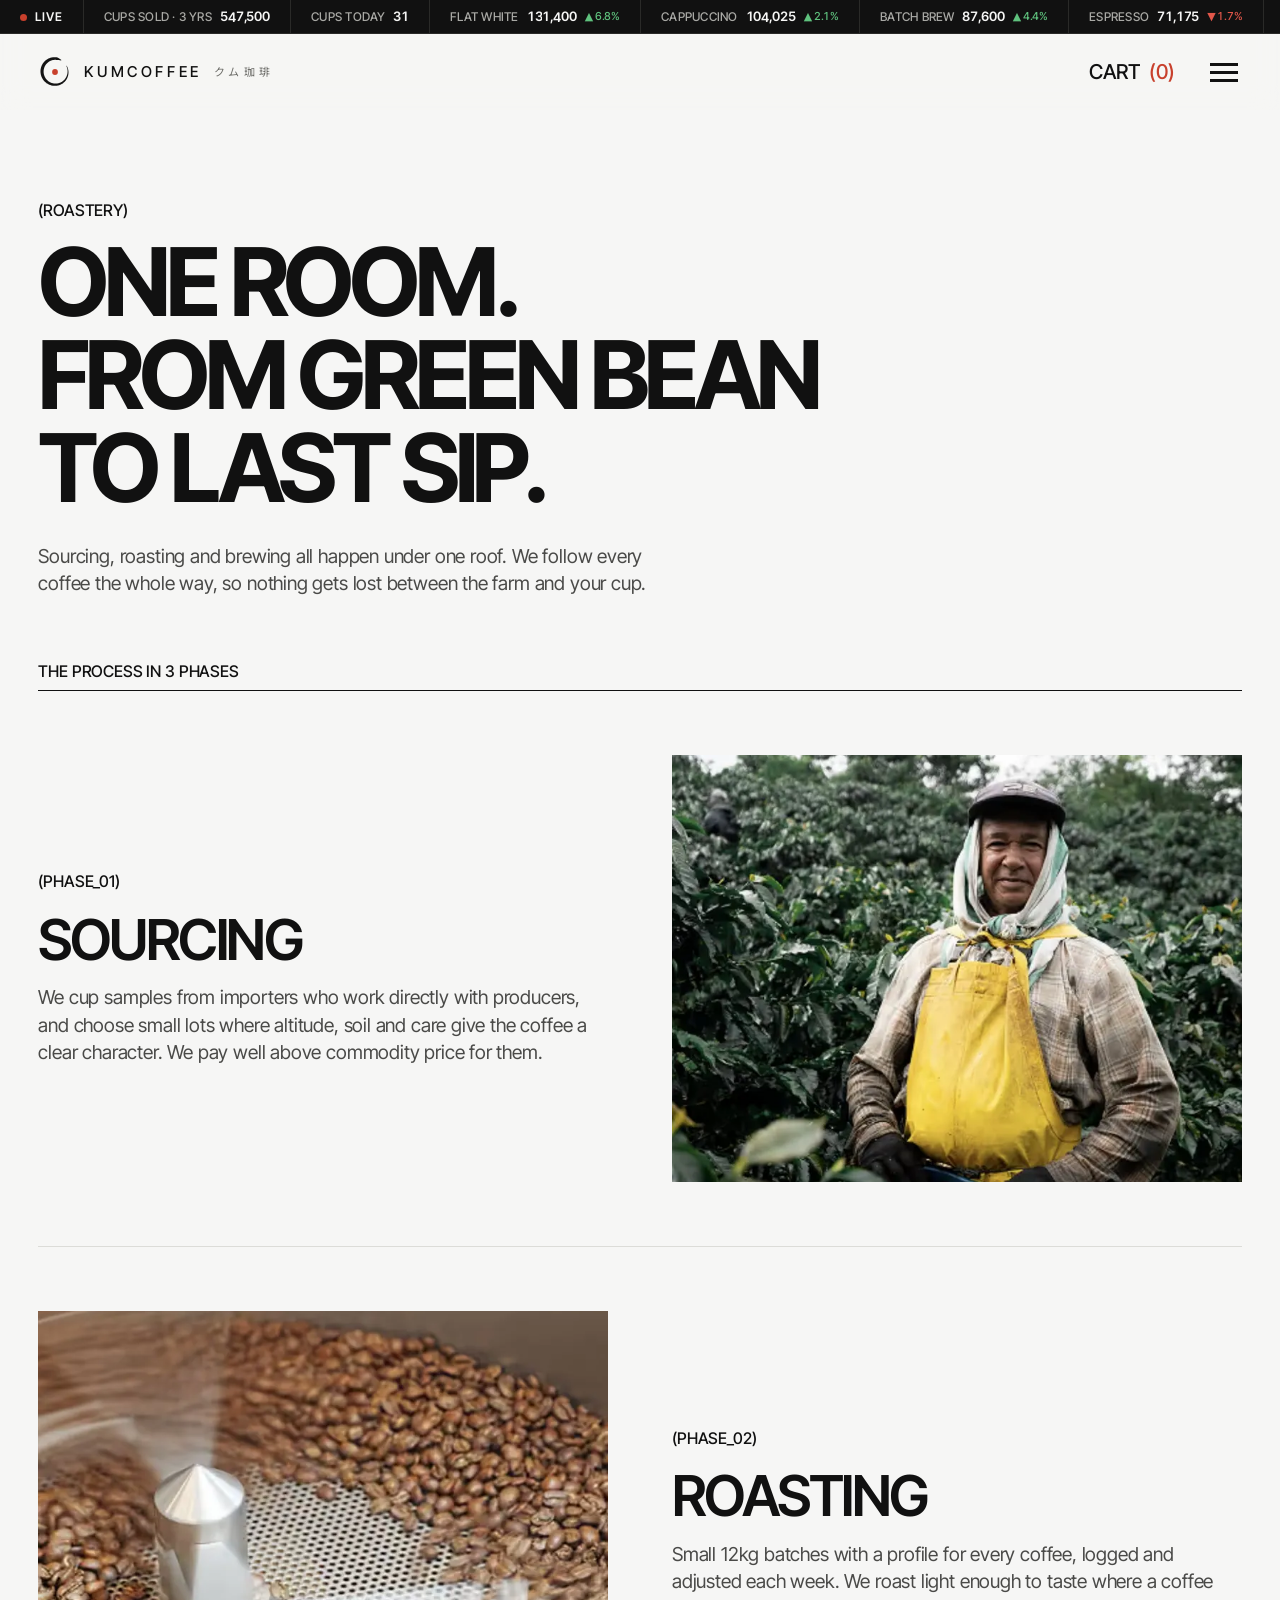
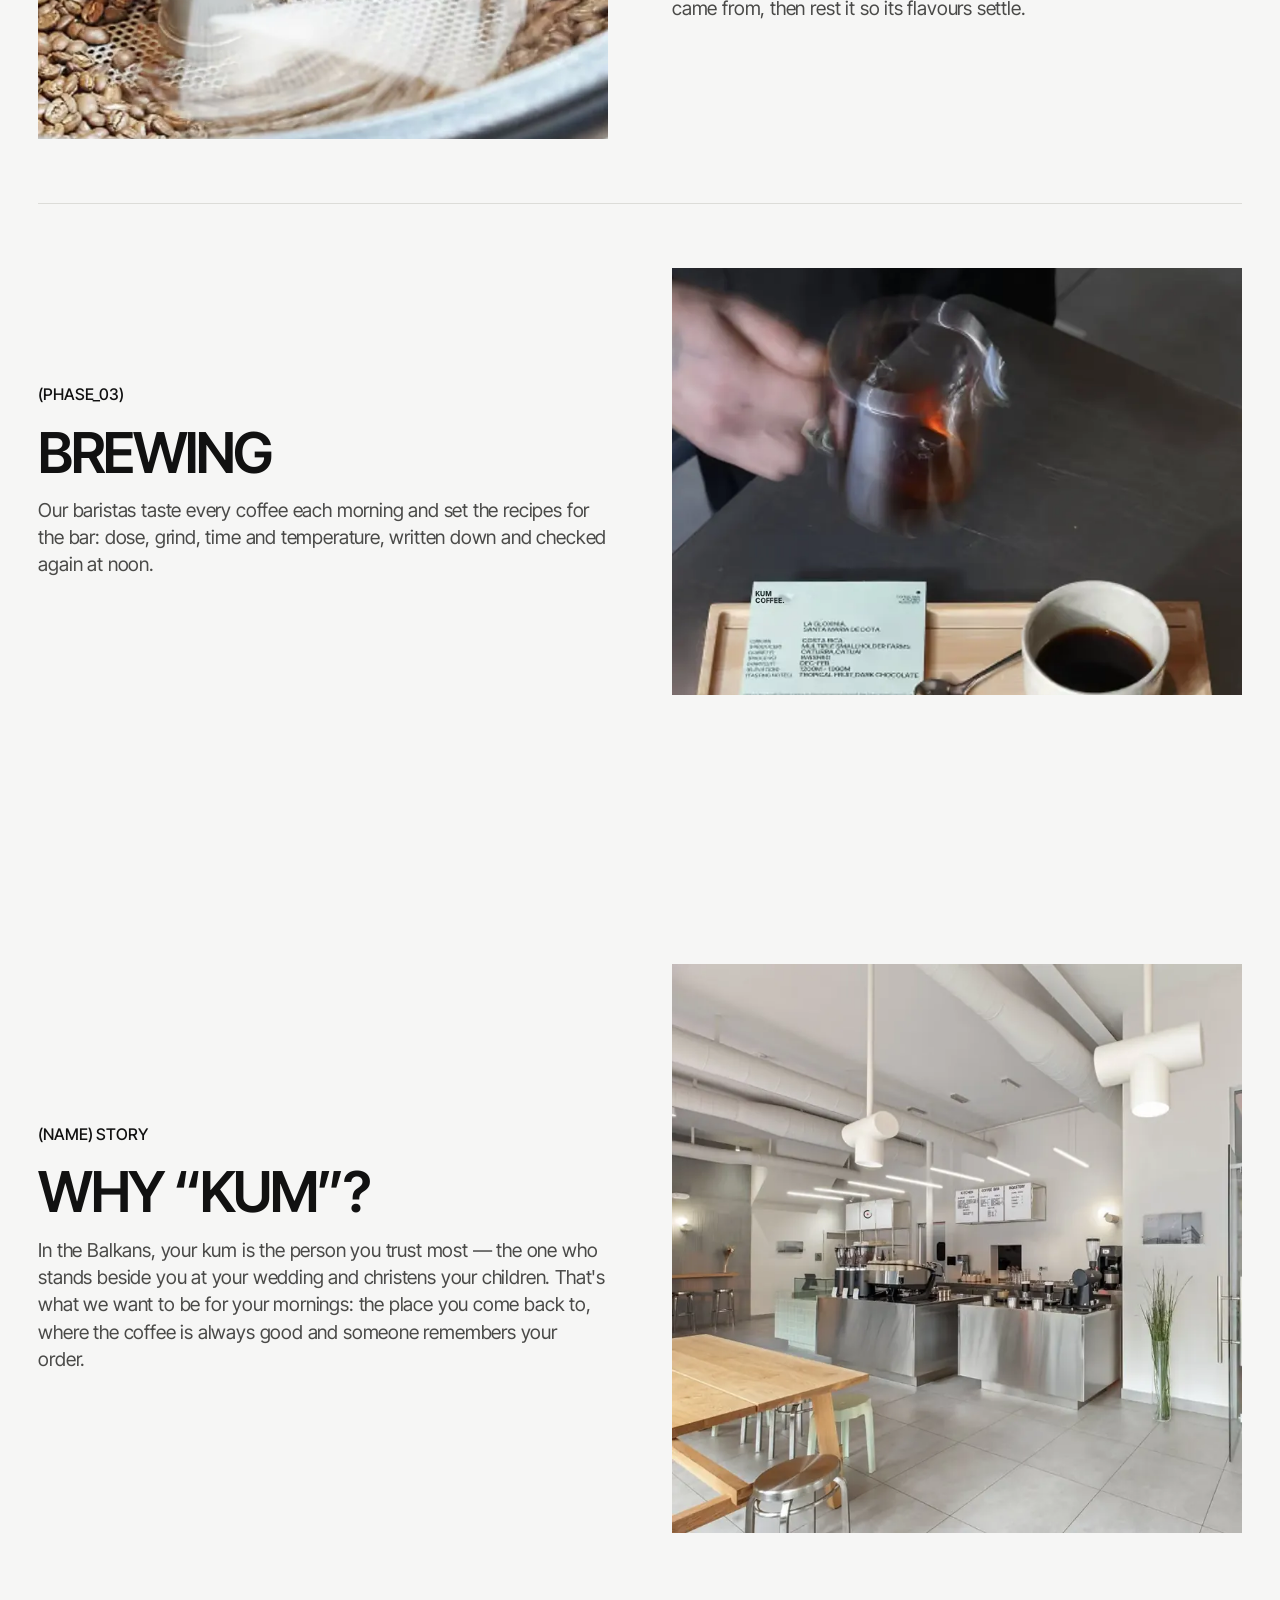
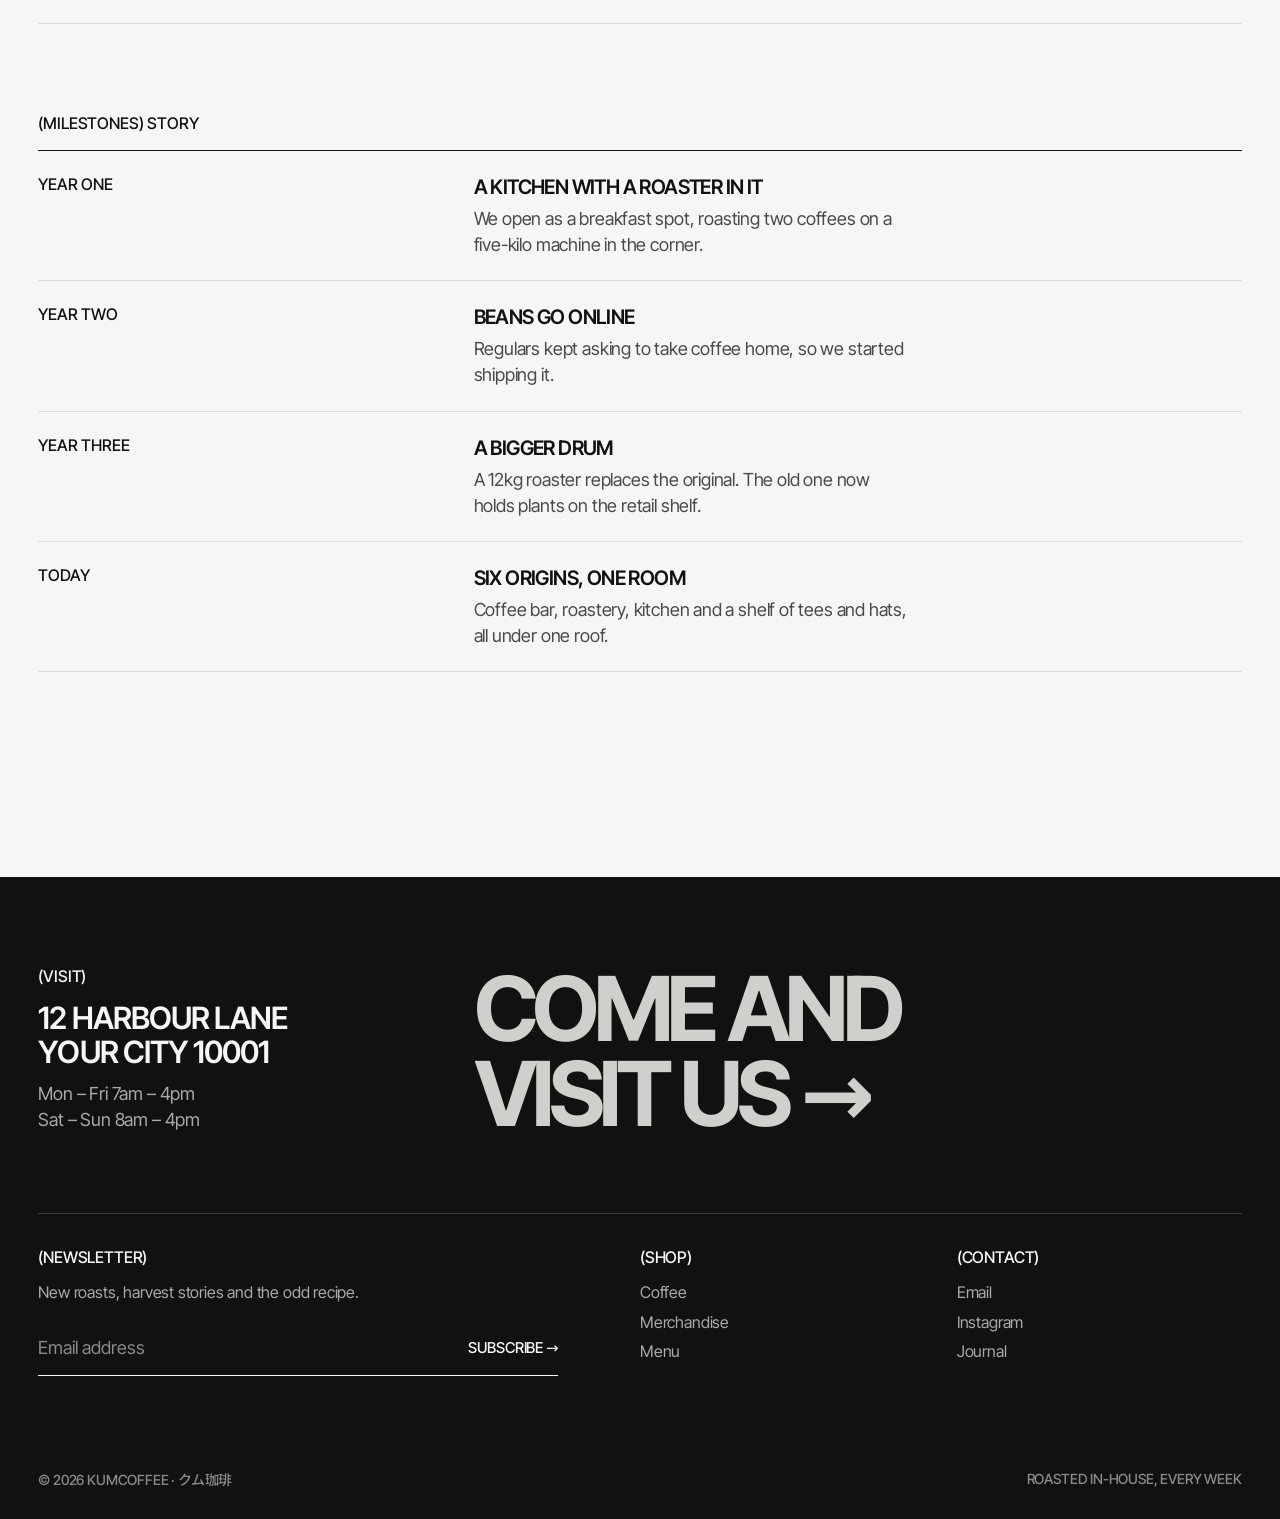
==== commit c498f800: "Design pass: rhythm, hierarchy, one accent, legibility - Home concepts vary: full-width café film, s" ====
--- a/about.html
+++ b/about.html
@@ -55,49 +55,46 @@
 <section>
   <div class="wrap">
     <span class="label" style="padding-bottom:8px;border-bottom:1px solid var(--ink)">The process in 3 phases</span>
-    <div class="phase">
-      <div class="concept-labels reveal"><span class="label">(Phase_01)</span></div>
-      <div class="concept-body reveal">
-        <h2 class="h3">Sourcing</h2>
+    <div class="phase concept--split">
+      <div class="concept-text reveal">
+        <span class="label">(Phase_01)</span>
+        <h2 class="h2">Sourcing</h2>
         <p class="text">We cup samples from importers who work directly with producers, and choose small lots where altitude, soil and care give the coffee a clear character. We pay well above commodity price for them.</p>
-        <div class="figure figure--photo" style="margin-top:20px"><img src="img/farmer.webp" srcset="img/farmer-800.webp 800w, img/farmer.webp 1075w" sizes="(max-width: 860px) 100vw, 60vw" width="1075" height="1292" alt="A coffee picker holding a basket of ripe red cherries" style="object-position:center 30%" loading="lazy" decoding="async"></div>
       </div>
+      <div class="figure figure--photo reveal"><img src="img/farmer.webp" srcset="img/farmer-800.webp 800w, img/farmer.webp 1075w" sizes="(max-width: 860px) 100vw, 60vw" width="1075" height="1292" alt="A coffee picker holding a basket of ripe red cherries" style="object-position:center 30%" loading="lazy" decoding="async"></div>
     </div>
-    <div class="phase">
-      <div class="concept-labels reveal"><span class="label">(Phase_02)</span></div>
-      <div class="concept-body reveal">
-        <h2 class="h3">Roasting</h2>
+    <div class="phase concept--split phase--flip">
+      <div class="concept-text reveal">
+        <span class="label">(Phase_02)</span>
+        <h2 class="h2">Roasting</h2>
         <p class="text">Small 12kg batches with a profile for every coffee, logged and adjusted each week. We roast light enough to taste where a coffee came from, then rest it so its flavours settle.</p>
-        <div class="figure figure--photo" style="margin-top:20px"><img src="img/roasting-drum.webp" srcset="img/roasting-drum-800.webp 800w, img/roasting-drum.webp 1075w" sizes="(max-width: 860px) 100vw, 60vw" width="1075" height="1292" alt="Freshly roasted beans turning in the cooling tray" style="object-position:center" loading="lazy" decoding="async"></div>
       </div>
+      <div class="figure figure--photo reveal"><img src="img/roasting-drum.webp" srcset="img/roasting-drum-800.webp 800w, img/roasting-drum.webp 1075w" sizes="(max-width: 860px) 100vw, 60vw" width="1075" height="1292" alt="Freshly roasted beans turning in the cooling tray" style="object-position:center" loading="lazy" decoding="async"></div>
     </div>
-    <div class="phase">
-      <div class="concept-labels reveal"><span class="label">(Phase_03)</span></div>
-      <div class="concept-body reveal">
-        <h2 class="h3">Brewing</h2>
+    <div class="phase concept--split">
+      <div class="concept-text reveal">
+        <span class="label">(Phase_03)</span>
+        <h2 class="h2">Brewing</h2>
         <p class="text">Our baristas taste every coffee each morning and set the recipes for the bar: dose, grind, time and temperature, written down and checked again at noon.</p>
-        <div class="figure figure--photo" style="margin-top:20px"><img src="img/extraction.webp" srcset="img/extraction-800.webp 800w, img/extraction.webp 1075w" sizes="(max-width: 860px) 100vw, 60vw" width="1075" height="1293" alt="A hand-brewed coffee served on a wooden tray with its tasting card" style="object-position:center 60%" loading="lazy" decoding="async"></div>
       </div>
+      <div class="figure figure--photo reveal"><img src="img/extraction.webp" srcset="img/extraction-800.webp 800w, img/extraction.webp 1075w" sizes="(max-width: 860px) 100vw, 60vw" width="1075" height="1293" alt="A hand-brewed coffee served on a wooden tray with its tasting card" style="object-position:center 60%" loading="lazy" decoding="async"></div>
     </div>
   </div>
 </section>
 
 <section class="section">
   <div class="wrap">
-    <div class="concept">
-      <div class="concept-labels reveal">
-        <span class="label">Story</span>
-        <span class="label">(Name)</span>
-      </div>
-      <div class="concept-body reveal">
-        <h2 class="h3">Why “Kum”?</h2>
+    <div class="concept concept--split">
+      <div class="concept-text reveal">
+        <span class="label">(Name) Story</span>
+        <h2 class="h2">Why “Kum”?</h2>
         <p class="text">In the Balkans, your kum is the person you trust most — the one who stands beside you at your wedding and christens your children. That's what we want to be for your mornings: the place you come back to, where the coffee is always good and someone remembers your order.</p>
         
-        
       </div>
+      <div class="figure figure--square reveal"><img src="img/cafe-interior.webp" srcset="img/cafe-interior-800.webp 800w, img/cafe-interior.webp 1075w" sizes="(max-width: 860px) 100vw, 50vw" width="1075" height="1075" alt="The coffee bar, with stainless steel counters and menu boards for the kitchen, coffee bar and roastery" style="object-position:center 40%" loading="lazy" decoding="async"></div>
     </div>
     <div class="concept">
-      <div class="concept-labels reveal"><span class="label">Story</span><span class="label">(Milestones)</span></div>
+      <div class="concept-labels reveal"><span class="label">(Milestones) Story</span></div>
       <ol class="timeline reveal">
         <li><span class="yr">Year one</span><div><h3>A kitchen with a roaster in it</h3><p>We open as a breakfast spot, roasting two coffees on a five-kilo machine in the corner.</p></div></li>
         <li><span class="yr">Year two</span><div><h3>Beans go online</h3><p>Regulars kept asking to take coffee home, so we started shipping it.</p></div></li>
@@ -107,38 +104,16 @@
     </div>
   </div>
 </section>
-
-<section class="section" id="visit" style="padding-top:0;scroll-margin-top:120px">
-  <div class="wrap"><div class="concept" style="padding:0">
-      <div class="concept-labels reveal">
-        <span class="label">Visit</span>
-        <span class="label">(Kumcoffee)</span>
-      </div>
-      <div class="concept-body reveal">
-        <div class="figure figure--wide" style="margin-bottom:12px"><img src="img/storefront.webp" srcset="img/storefront-800.webp 800w, img/storefront.webp 1175w" sizes="(max-width: 860px) 100vw, 60vw" width="1175" height="757" alt="The café entrance: white walls and glass doors" style="object-position:center 60%" loading="lazy" decoding="async"></div>
-        <div class="visit-card">
-          <span class="label">Coffee bar · Roastery · Kitchen</span>
-          <address>12 Harbour Lane<br>Your City 10001</address>
-          <div class="hours">
-            <div><span>Mon – Fri</span><span>7:00 – 16:00</span></div>
-            <div><span>Sat – Sun</span><span>8:00 – 16:00</span></div>
-            <div><span>Kitchen</span><span>Until 30 min before close</span></div>
-          </div>
-        </div>
-        <p><a class="btn" href="https://maps.google.com" rel="noopener">Get directions</a></p>
-      </div>
-    </div></div>
-</section>
 </main>
 <footer class="site-footer">
   <div class="wrap">
-    <div class="footer-top">
-      <div>
-        <span class="label">Coffee bar</span>
-        <span class="label">Kitchen</span>
-        <span class="label">Roastery</span>
+    <div class="footer-top" id="visit">
+      <div class="footer-visit">
+        <span class="label">(Visit)</span>
+        <address>12 Harbour Lane<br>Your City 10001</address>
+        <p>Mon – Fri 7am – 4pm<br>Sat – Sun 8am – 4pm</p>
       </div>
-      <a class="footer-statement" href="about.html#visit">Come and<br>visit us →</a>
+      <a class="footer-statement" href="https://maps.google.com" rel="noopener">Come and<br>visit us →</a>
     </div>
     <div class="footer-grid">
       <div>
@@ -150,10 +125,6 @@
           <button class="btn" type="submit">Subscribe →</button>
         </form>
         <div class="form-note" aria-live="polite"></div>
-      </div>
-      <div>
-        <h2>(Visit)</h2>
-        <p>12 Harbour Lane<br>Your City 10001</p>
       </div>
       <div>
         <h2>(Shop)</h2>
--- a/css/style.css
+++ b/css/style.css
@@ -23,7 +23,7 @@
   --muted: #6c6c68;
   --line: #dcdcd8;
   --frame: #e8e8e5;     /* image frames */
-  --accent: #111111;
+  --accent: #c8402c;   /* the logo's vermilion: links, hover, live dot, cart */
 
   --sans: "Inter Tight", "Inter", system-ui, -apple-system, "Segoe UI", sans-serif;
 
@@ -52,8 +52,8 @@
 img, svg { display: block; max-width: 100%; }
 a { color: inherit; }
 button { font: inherit; color: inherit; cursor: pointer; letter-spacing: inherit; }
-::selection { background: var(--ink); color: var(--bg); }
-:focus-visible { outline: 2px solid var(--ink); outline-offset: 3px; }
+::selection { background: var(--accent); color: #fff; }
+:focus-visible { outline: 2px solid var(--accent); outline-offset: 3px; }
 
 .skip-link { position: absolute; left: -9999px; top: 8px; background: var(--ink); color: var(--bg); padding: 8px 14px; z-index: 100; }
 .skip-link:focus { left: 8px; }
@@ -84,6 +84,7 @@
 .rule { border: 0; border-top: 1px solid var(--line); margin: 0; }
 
 .section-head { display: flex; justify-content: space-between; align-items: end; gap: 24px; flex-wrap: wrap; margin-bottom: clamp(32px, 4vw, 56px); }
+.section-head .h2, .shop-section-head .h2 { margin-top: 12px; }
 
 /* ---------- Buttons & links ---------- */
 
@@ -102,7 +103,7 @@
 .btn .arrow { display: none; }
 
 .link { font-size: 16px; font-weight: 500; text-transform: uppercase; text-decoration: none; border-bottom: 1px solid currentColor; padding-bottom: 2px; }
-.link:hover { border-bottom-width: 2px; }
+.link:hover { color: var(--accent); }
 
 /* ---------- Header & full-screen menu ---------- */
 
@@ -170,7 +171,6 @@
 .figure--photo { aspect-ratio: 4 / 3; }
 .figure--tall { aspect-ratio: 4 / 5; }
 .figure--square { aspect-ratio: 1; }
-.figure--offset { width: min(64%, 640px); margin-left: auto; aspect-ratio: 4 / 5; }
 @media (max-width: 760px) { .figure--wide { aspect-ratio: 4 / 3; } }
 
 /* ---------- Hero ---------- */
@@ -178,9 +178,12 @@
 /* Film header: full-bleed looping video, dimmed, with the headline set over it. */
 .hero--film { position: relative; padding: 0; min-height: min(92vh, 900px); min-height: min(92svh, 900px); display: flex; align-items: flex-end; overflow: hidden; background: #1a1714; color: #f6f6f5; margin-top: calc(-1 * var(--header-h)); }
 .hero-video { position: absolute; inset: 0; width: 100%; height: 100%; object-fit: cover; }
-.hero-shade { position: absolute; inset: 0; background: linear-gradient(180deg, rgba(10,9,8,.45) 0%, rgba(10,9,8,.12) 30%, rgba(10,9,8,.2) 55%, rgba(10,9,8,.72) 100%); }
+.hero-shade { position: absolute; inset: 0; background:
+  radial-gradient(120% 90% at 0% 100%, rgba(10,9,8,.72) 0%, rgba(10,9,8,.35) 45%, rgba(10,9,8,0) 75%),
+  linear-gradient(180deg, rgba(10,9,8,.5) 0%, rgba(10,9,8,.08) 28%, rgba(10,9,8,.15) 60%, rgba(10,9,8,.6) 100%); }
 .hero-over { position: relative; padding-top: calc(64px + var(--header-h)); padding-bottom: clamp(40px, 6vw, 80px); }
-.hero--film .hero-intro { margin-top: 0; }
+.hero--film .hero-intro { margin-top: 0; display: block; max-width: 980px; }
+.hero-kicker { margin-bottom: 20px; }
 .hero--film .statement { color: #fff; text-shadow: 0 2px 30px rgba(0,0,0,.25); }
 .hero--film .label { color: rgba(255,255,255,.88); }
 /* phones: the film fills exactly the visible screen */
@@ -192,8 +195,7 @@
 @media (max-height: 520px) and (orientation: landscape) {
   .hero--film { min-height: 100vh; min-height: 100svh; }
   .hero-over { padding-top: var(--header-h); padding-bottom: 24px; }
-  .hero--film .hero-intro { grid-template-columns: 1fr; }
-  .hero--film .hero-intro > div:first-child { display: none; }
+  .hero-kicker { display: none; }
   .hero--film .statement { font-size: clamp(22px, 7.5vh, 40px); max-width: 26ch; }
   .hero--film .hero-ctas { margin-top: 16px; }
 }
@@ -219,20 +221,28 @@
 .hero-media svg:nth-child(3) { transform: translate(-16%, 6%) rotate(7deg); animation-delay: .24s; }
 @media (max-width: 760px) { .hero-media svg { width: 38%; } .hero-media svg:nth-child(2) { width: 44%; } }
 @keyframes float-in { from { opacity: 0; translate: 0 30px; } to { opacity: 1; translate: 0 0; } }
-.hero-intro { display: grid; grid-template-columns: 1fr 2fr; gap: 24px clamp(24px, 4vw, 64px); margin-top: clamp(40px, 5vw, 72px); }
+.hero-intro { margin-top: clamp(40px, 5vw, 72px); }
 .hero-intro .hero-ctas { display: flex; gap: 12px; flex-wrap: wrap; margin-top: 32px; }
 @media (max-width: 860px) { .hero-intro { grid-template-columns: 1fr; } }
 
 /* ---------- Concept rows (label column + content column) ---------- */
 
-.concept { display: grid; grid-template-columns: 1fr 2fr; gap: 20px clamp(24px, 4vw, 64px); padding: clamp(48px, 6vw, 96px) 0; }
+.concepts { padding: 0 0 clamp(24px, 3vw, 48px); }
+.concept { padding: clamp(56px, 7vw, 112px) 0; }
 .concept + .concept { border-top: 1px solid var(--line); }
-.concept-labels .label + .label { margin-top: 10px; }
+.concept-labels { display: flex; gap: 10px; margin-bottom: 16px; }
+.concept-labels .label + .label { margin-top: 0; }
 .concept-body { display: flex; flex-direction: column; gap: 18px; }
 .concept-body .figure { margin-top: clamp(20px, 3vw, 40px); }
+.concept-text { display: flex; flex-direction: column; gap: 16px; max-width: 46rem; }
+.concept-text .h2 { margin-top: 4px; }
+.concept--full .figure { margin-top: clamp(32px, 4vw, 56px); }
+.figure--cinema { aspect-ratio: 21 / 9; }
+.concept--split { display: grid; grid-template-columns: 1fr 1fr; gap: clamp(32px, 5vw, 80px); align-items: center; }
+.spread { display: grid; grid-template-columns: 1fr 1fr; gap: clamp(12px, 1.6vw, 24px); margin-top: clamp(32px, 4vw, 56px); }
 @media (max-width: 860px) {
-  .concept { grid-template-columns: 1fr; }
-  .figure--offset { width: 72%; }
+  .concept--split { grid-template-columns: 1fr; }
+  .figure--cinema { aspect-ratio: 4 / 3; }
 }
 
 /* ---------- Products ---------- */
@@ -293,14 +303,15 @@
 
 .origin-list { list-style: none; margin: 0; padding: 0; border-top: 1px solid var(--ink); }
 .origin-list li { border-bottom: 1px solid var(--line); }
-.origin-list a { display: grid; grid-template-columns: 72px 1fr auto auto; gap: 16px; align-items: baseline; padding: 18px 0; text-decoration: none; transition: padding .35s var(--ease), opacity .2s; }
+.origin-list a { display: grid; grid-template-columns: 72px 1fr auto; gap: 16px; align-items: baseline; padding: 18px 0; text-decoration: none; transition: padding .35s var(--ease), opacity .2s; }
 .origin-list:hover a { opacity: .35; }
 .origin-list a:hover { opacity: 1; padding-left: 12px; }
 .origin-list .idx { font-size: 16px; font-weight: 500; }
 .origin-list .country { font-size: clamp(30px, 4.4vw, 64px); font-weight: 700; text-transform: uppercase; letter-spacing: -.055em; line-height: 1; }
-.origin-list .region { font-size: 15px; font-weight: 500; text-transform: uppercase; color: var(--muted); }
+.origin-list .place { display: flex; flex-direction: column; gap: 8px; }
+.origin-list .region { font-size: 14px; font-weight: 500; text-transform: uppercase; color: var(--muted); }
 .origin-list .go { font-size: 22px; }
-@media (max-width: 640px) { .origin-list a { grid-template-columns: 48px 1fr auto; } .origin-list .region { display: none; } }
+@media (max-width: 640px) { .origin-list a { grid-template-columns: 48px 1fr auto; } }
 
 /* ---------- Menu ---------- */
 
@@ -320,9 +331,6 @@
 .diet::before { content: "("; }
 .diet::after { content: ")"; }
 
-.hours { display: grid; font-size: 17px; }
-.hours div { display: flex; justify-content: space-between; gap: 16px; border-bottom: 1px solid var(--line); padding: 12px 0; }
-.hours div span:first-child { font-weight: 500; text-transform: uppercase; }
 
 /* ---------- Page head ---------- */
 
@@ -367,10 +375,11 @@
 
 /* ---------- Roastery page ---------- */
 
-.phase { display: grid; grid-template-columns: 1fr 2fr; gap: 20px clamp(24px, 4vw, 64px); padding: clamp(40px, 5vw, 80px) 0; }
+.phase { padding: clamp(40px, 5vw, 80px) 0; }
+.phase--flip > .figure { order: -1; }
+@media (max-width: 860px) { .phase--flip > .figure { order: 0; } }
 .phase + .phase { border-top: 1px solid var(--line); }
 .phase .concept-body { gap: 14px; }
-@media (max-width: 860px) { .phase { grid-template-columns: 1fr; } }
 
 .timeline { list-style: none; padding: 0; margin: 0; border-top: 1px solid var(--ink); }
 .timeline li { display: grid; grid-template-columns: 1fr 2fr; gap: 8px clamp(24px, 4vw, 64px); padding: 22px 0; border-bottom: 1px solid var(--line); }
@@ -379,8 +388,6 @@
 .timeline p { margin: 0; color: var(--body); max-width: 44ch; }
 @media (max-width: 560px) { .timeline li { grid-template-columns: 1fr; } }
 
-.visit-card { border-top: 1px solid var(--ink); padding-top: 20px; }
-.visit-card address { font-style: normal; font-size: clamp(28px, 3.4vw, 48px); font-weight: 700; text-transform: uppercase; letter-spacing: -.05em; line-height: 1; margin: 12px 0 28px; }
 
 /* ---------- Misc ---------- */
 
@@ -405,52 +412,42 @@
 
 .section--dark { background: #111; color: #f6f6f5; }
 .section--dark .text, .section--dark .muted { color: #a9a9a5; }
-.dark-head { display: flex; justify-content: space-between; align-items: center; gap: 24px; padding-bottom: 20px; border-bottom: 1px solid #3a3a38; margin-bottom: clamp(32px, 4vw, 56px); }
-.dark-head .h2 { font-size: clamp(44px, 6.4vw, 96px); font-weight: 600; letter-spacing: -.05em; }
-.dark-head .dot { width: 22px; height: 22px; border-radius: 50%; background: #f6f6f5; flex: none; }
 .arrow-link { display: inline-flex; align-items: center; gap: 16px; font-size: clamp(18px, 1.6vw, 22px); font-weight: 500; text-transform: uppercase; text-decoration: none; }
-.arrow-link::after { content: ""; width: 56px; height: 2px; background: #d2602d; transition: width .35s var(--ease); }
+.arrow-link::after { content: ""; width: 56px; height: 2px; background: var(--accent); transition: width .35s var(--ease); }
 .arrow-link:hover::after { width: 80px; }
 
 /* Blog carousel */
-.rail { display: grid; grid-auto-flow: column; grid-auto-columns: min(78%, 520px); gap: clamp(20px, 2.4vw, 36px); overflow-x: auto; scroll-snap-type: x mandatory; padding-bottom: 20px; scrollbar-width: thin; scrollbar-color: #3a3a38 transparent; }
+.rail { display: grid; grid-auto-flow: column; grid-auto-columns: min(78%, 520px); gap: clamp(20px, 2.4vw, 36px); overflow-x: auto; scroll-snap-type: x mandatory; padding-bottom: 20px; scrollbar-width: thin; scrollbar-color: var(--line) transparent; }
 .post-card { scroll-snap-align: start; display: flex; flex-direction: column; gap: 14px; text-decoration: none; }
-.post-card .label { color: #f6f6f5; }
-.post-card .figure { aspect-ratio: 2 / 3; background: #222; }
+.post-card .figure { aspect-ratio: 4 / 5; }
 .post-card h3 { font-size: clamp(22px, 2.2vw, 30px); font-weight: 600; text-transform: uppercase; letter-spacing: -.045em; line-height: 1.02; margin: 4px 0 0; }
 
 /* Locations */
-.location { display: grid; grid-template-columns: 1fr 2fr; gap: 20px clamp(24px, 4vw, 64px); }
-.location .figure { aspect-ratio: 4 / 3; }
-.location .hours-line { font-size: clamp(18px, 1.6vw, 22px); margin: 18px 0 28px; }
-@media (max-width: 860px) { .location { grid-template-columns: 1fr; } }
 
 /* Shop sections */
 .shop-section + .shop-section { margin-top: clamp(72px, 9vw, 140px); }
-.shop-section-head { display: flex; justify-content: space-between; align-items: center; gap: 16px; margin-bottom: 32px; }
-.shop-section-head h2 { font-size: clamp(40px, 5.4vw, 80px); font-weight: 600; letter-spacing: -.05em; line-height: 1; margin: 0; }
+.shop-section-head { display: flex; justify-content: space-between; align-items: end; gap: 16px; margin-bottom: 32px; }
 .sort { position: relative; }
 .sort select { appearance: none; -webkit-appearance: none; border: 0; background: transparent; font: inherit; font-size: clamp(16px, 1.6vw, 22px); font-weight: 500; text-transform: uppercase; color: var(--ink); padding: 6px 30px 6px 0; cursor: pointer; width: 8.4em;
   background-image: url("data:image/svg+xml,%3Csvg xmlns='http://www.w3.org/2000/svg' width='16' height='9'%3E%3Cpath d='M1 1l7 7 7-7' fill='none' stroke='%23111' stroke-width='1.8'/%3E%3C/svg%3E");
   background-repeat: no-repeat; background-position: right center; }
-.all-products { font-size: clamp(44px, 8vw, 120px); font-weight: 700; text-transform: uppercase; letter-spacing: -.06em; line-height: .95; margin: 0; padding-bottom: 20px; border-bottom: 2px solid var(--ink); }
-.jump { display: flex; gap: 24px; margin: 20px 0 clamp(48px, 6vw, 80px); }
+.jump { display: flex; gap: 24px; padding-top: 16px; border-top: 1px solid var(--ink); margin: 0 0 clamp(40px, 5vw, 64px); }
 
 /* Journal */
-.article { display: grid; grid-template-columns: 1fr 2fr; gap: 20px clamp(24px, 4vw, 64px); padding: clamp(48px, 6vw, 96px) 0; border-top: 1px solid var(--line); scroll-margin-top: calc(14px + var(--header-h)); }
+.article { padding: clamp(48px, 6vw, 96px) 0; border-top: 1px solid var(--line); scroll-margin-top: calc(14px + var(--header-h)); }
 .article .figure { aspect-ratio: 16 / 10; margin: 8px 0 12px; }
 .article h2 { font-size: clamp(30px, 3.6vw, 52px); font-weight: 700; text-transform: uppercase; letter-spacing: -.05em; line-height: 1; margin: 0; }
 .article .text + .text { margin-top: 1em; }
-@media (max-width: 860px) { .article { grid-template-columns: 1fr; } }
 
 /* ---------- Footer ---------- */
 
 .site-footer { background: #111; color: #f6f6f5; padding: clamp(56px, 7vw, 104px) 0 28px; }
 .footer-top { display: grid; grid-template-columns: 1fr 2fr; gap: 24px clamp(24px, 4vw, 64px); margin-bottom: clamp(48px, 6vw, 88px); }
-.footer-top .label { font-size: clamp(18px, 1.6vw, 24px); }
+.footer-visit address { font-style: normal; font-size: clamp(22px, 2.4vw, 32px); font-weight: 600; text-transform: uppercase; letter-spacing: -.03em; line-height: 1.1; margin: 14px 0 12px; }
+.footer-visit p { margin: 0; color: #a9a9a5; }
 .footer-statement { font-size: clamp(44px, 7vw, 112px); font-weight: 700; text-transform: uppercase; letter-spacing: -.06em; line-height: .95; margin: 0; text-decoration: none; display: block; color: #cfcfcb; transition: color .2s; }
-.footer-statement:hover { color: #fff; }
-.footer-grid { display: grid; grid-template-columns: 2fr 1fr 1fr 1fr; gap: 32px; border-top: 1px solid #3a3a38; padding-top: 32px; }
+.footer-statement:hover { color: var(--accent); }
+.footer-grid { display: grid; grid-template-columns: 2fr 1fr 1fr; gap: 32px; border-top: 1px solid #3a3a38; padding-top: 32px; }
 .footer-grid h2 { font-size: 16px; font-weight: 500; text-transform: uppercase; margin: 0 0 12px; }
 .footer-grid p { margin: 0; color: #a9a9a5; font-size: 16px; }
 .footer-grid ul { list-style: none; margin: 0; padding: 0; display: grid; gap: 6px; font-size: 16px; }
@@ -527,7 +524,7 @@
 .tick { align-items: center; }
 .tick-live { gap: 8px; }
 .tick-live b { color: #f6f6f5; font-weight: 600; letter-spacing: .08em; }
-.live-dot { width: 8px; height: 8px; border-radius: 50%; background: #e2574a; align-self: center; animation: live 1.4s ease-in-out infinite; }
+.live-dot { width: 8px; height: 8px; border-radius: 50%; background: var(--accent); align-self: center; animation: live 1.4s ease-in-out infinite; }
 @keyframes live { 50% { opacity: .25; } }
 .ticker.is-closed .live-dot { background: #6b6b68; animation: none; }
 @media (prefers-reduced-motion: reduce) {
@@ -548,3 +545,20 @@
 
 /* reserve the coffee-belt map's space before the script draws it (no layout shift) */
 [data-belt] { box-sizing: content-box; aspect-ratio: 10 / 3; }
+
+.cart-count { color: var(--accent); }
+.has-film:not(.menu-open) .site-header:not(.is-scrolled) .cart-count { color: inherit; }
+.nav-links a:hover { color: var(--accent); }
+
+/* ---------- phones: tighter rhythm, photos edge to edge ---------- */
+@media (max-width: 640px) {
+  .section { padding: 56px 0; }
+  .concept { padding: 44px 0; }
+  .concept .figure, .phase .figure, .article .figure, .spread { margin-left: calc(-1 * var(--gutter)); margin-right: calc(-1 * var(--gutter)); }
+  .spread { gap: 2px; }
+  .spread .figure { margin-left: 0; margin-right: 0; }
+  .text, .lede { font-size: 17px; }
+  .section-head { margin-bottom: 28px; }
+  .section-head .link { font-size: 14px; }
+  .footer-grid { grid-template-columns: 1fr 1fr; }
+}
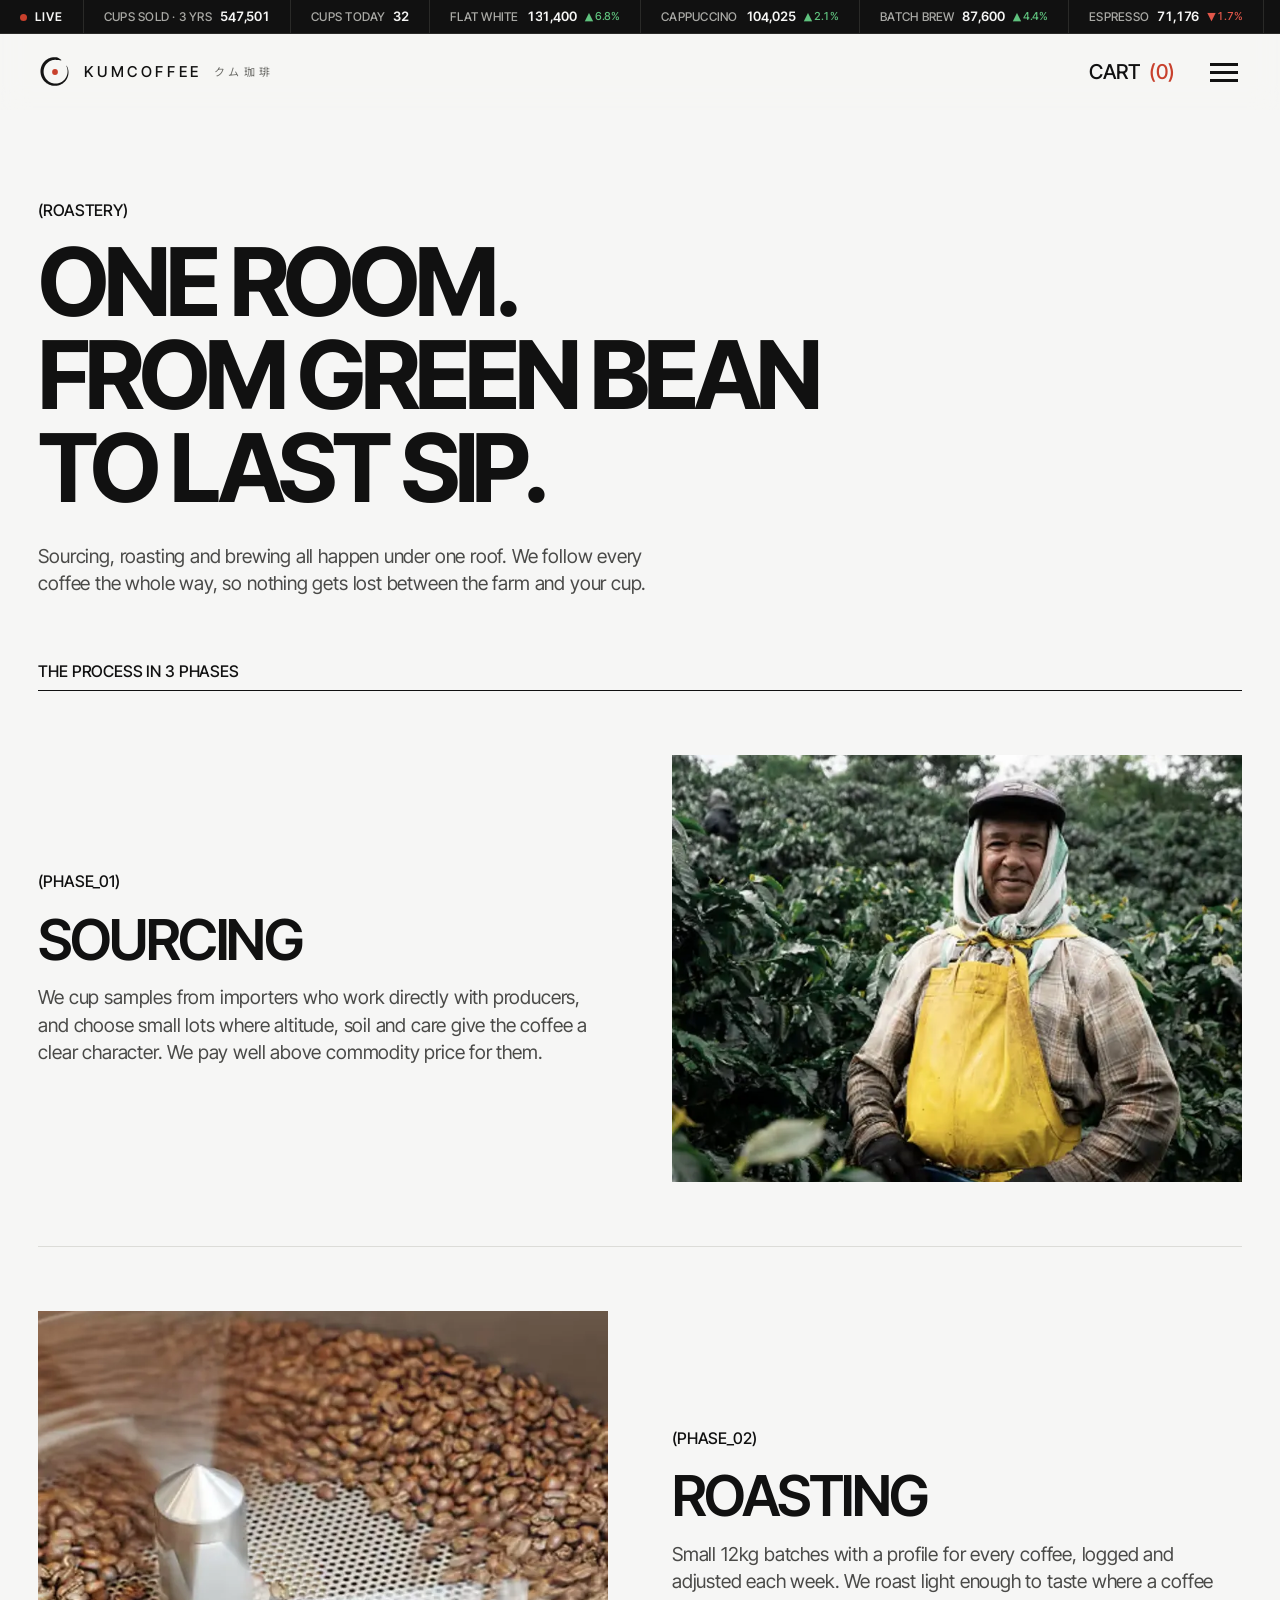
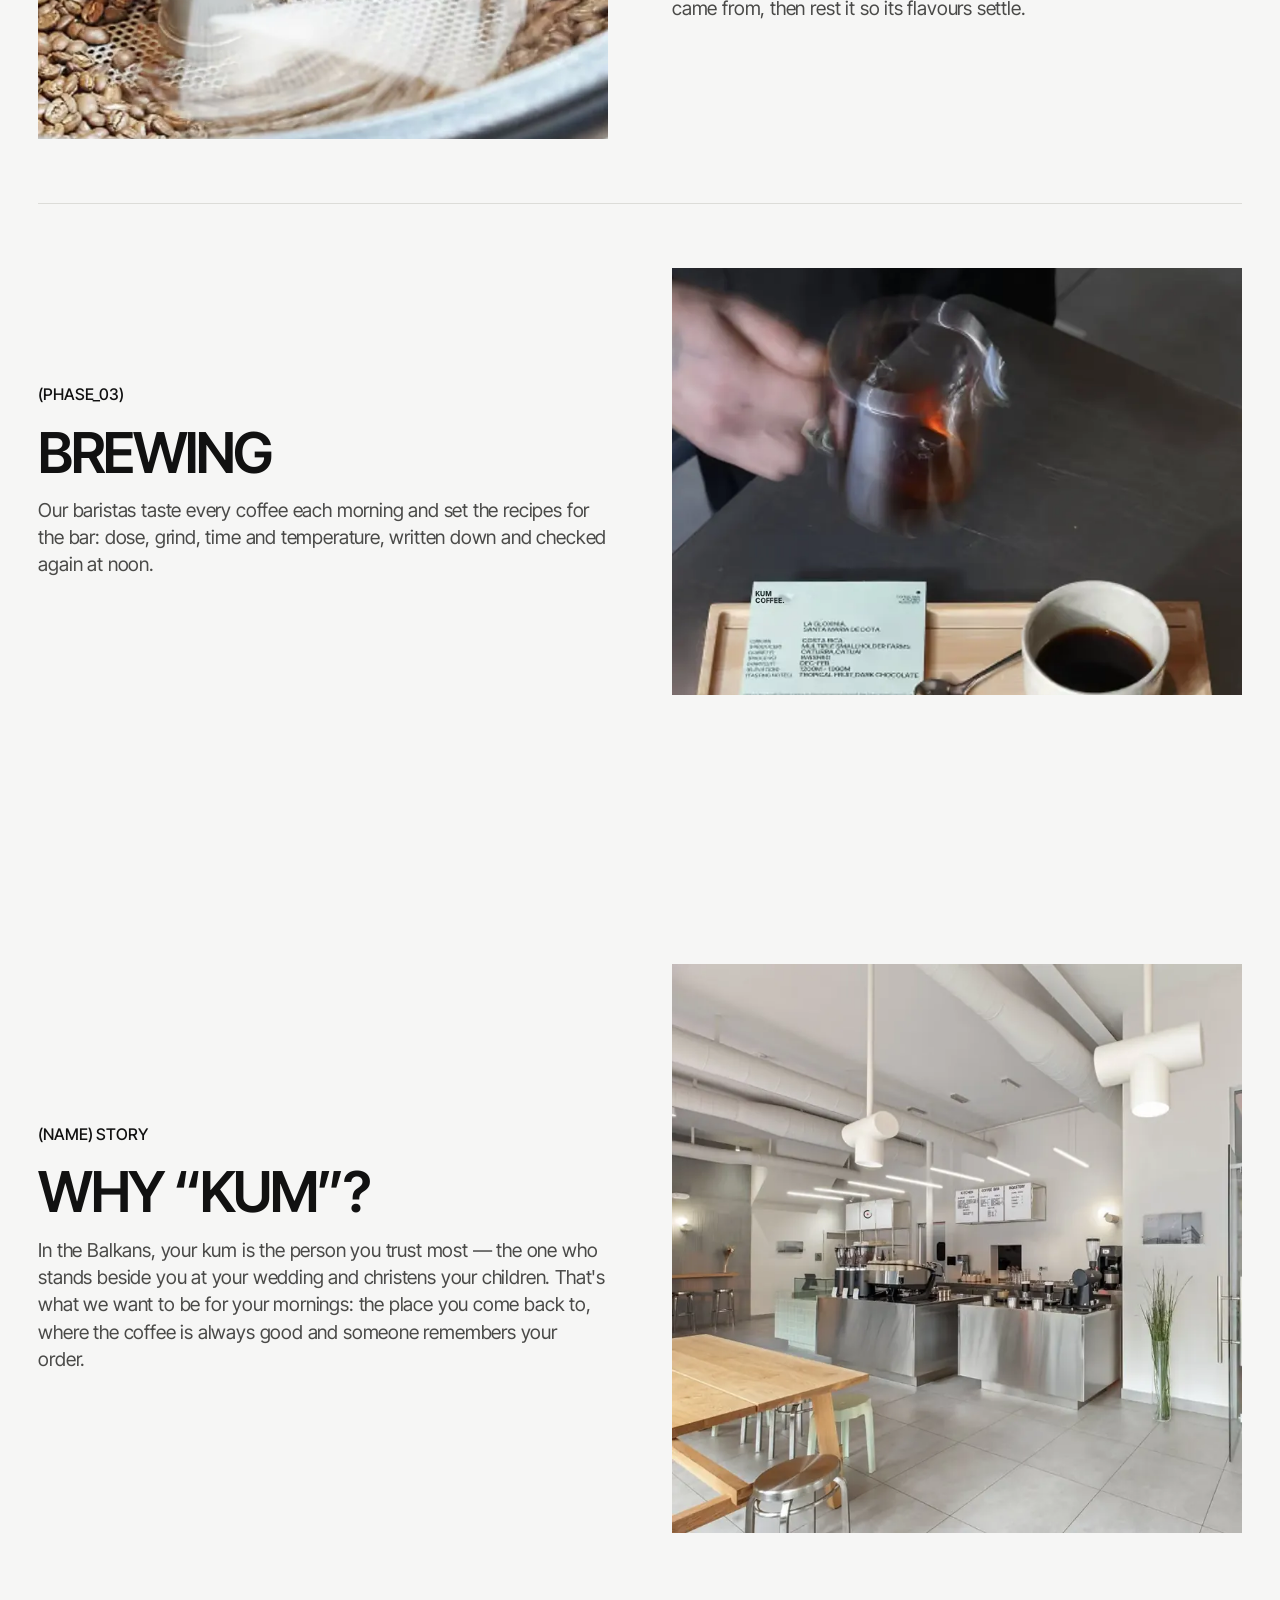
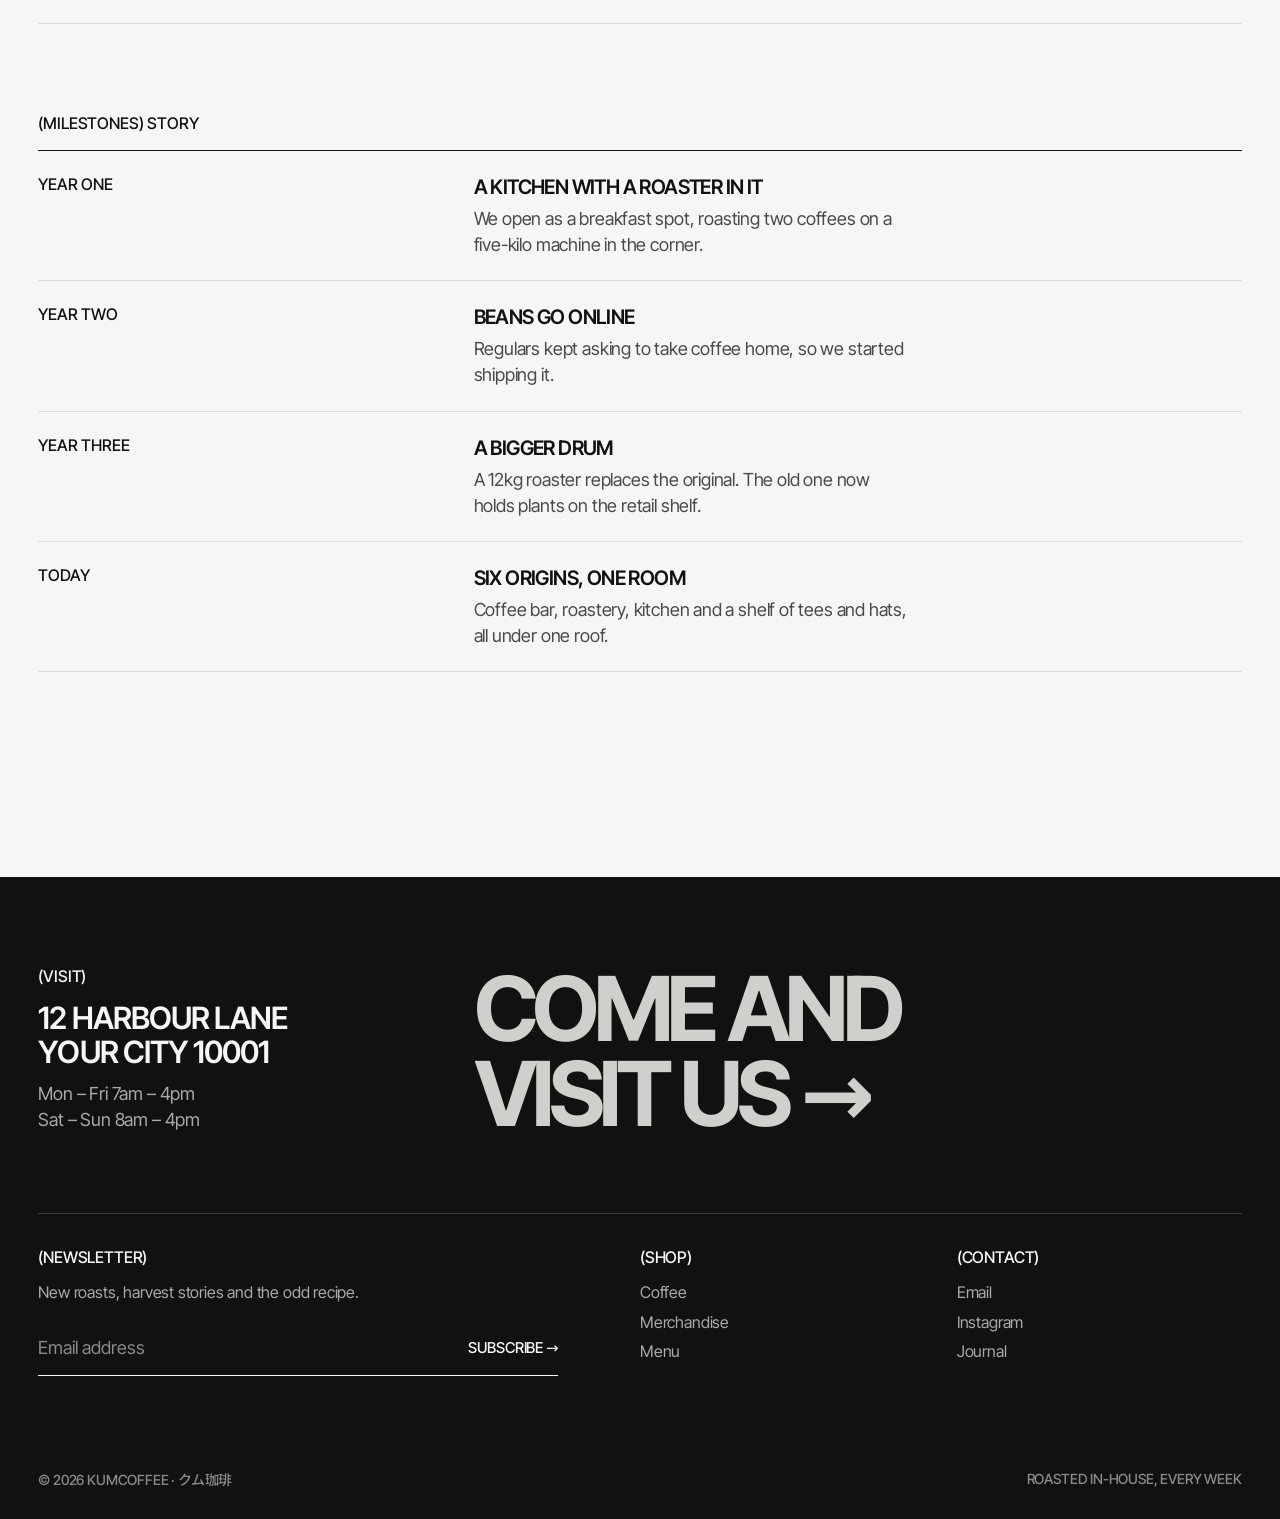
==== commit 87583c22: "Add a 5-second opening animation One set of black lines draws a home espresso machine, then flows in" ====
--- a/about.html
+++ b/about.html
@@ -10,9 +10,18 @@
 <link rel="preload" as="font" type="font/woff2" href="fonts/inter-tight-latin.woff2" crossorigin>
 <link rel="preload" as="style" href="https://fonts.googleapis.com/css2?family=Noto+Sans+JP:wght@400&text=%E3%82%AF%E3%83%A0%E7%8F%88%E7%90%B2&display=swap" onload="this.onload=null;this.rel='stylesheet'">
 <noscript><link rel="stylesheet" href="https://fonts.googleapis.com/css2?family=Noto+Sans+JP:wght@400&text=%E3%82%AF%E3%83%A0%E7%8F%88%E7%90%B2&display=swap"></noscript>
+<script>/* skip the opening animation for return visits and reduced motion, before first paint */
+try { if (sessionStorage.getItem("kum-intro") === "1" || matchMedia("(prefers-reduced-motion: reduce)").matches) document.documentElement.classList.add("intro-skip"); } catch (e) {}
+</script>
 <link rel="stylesheet" href="css/style.css">
 </head>
 <body>
+<div id="intro" class="intro" aria-hidden="true">
+  <svg class="intro-art" viewBox="0 0 400 260"></svg>
+  <div class="intro-meter"><span class="intro-bar"><i></i></span><span class="intro-pct">0%</span></div>
+</div>
+<noscript><style>#intro { display: none; }</style></noscript>
+<script src="js/intro.js" defer></script>
 <a class="skip-link" href="#main">Skip to content</a>
 <header class="site-header">
   <div class="ticker ticker--bar" data-ticker role="region"></div>
--- a/css/style.css
+++ b/css/style.css
@@ -562,3 +562,19 @@
   .section-head .link { font-size: 14px; }
   .footer-grid { grid-template-columns: 1fr 1fr; }
 }
+
+/* ---------- Opening animation (js/intro.js) ---------- */
+.intro {
+  position: fixed; inset: 0; z-index: 200; background: #fff; color: #111;
+  display: flex; flex-direction: column; align-items: center; justify-content: center; gap: 36px;
+  transition: opacity .4s ease, transform .4s ease; cursor: pointer;
+}
+.intro.is-out { opacity: 0; transform: translateY(-14px); pointer-events: none; }
+html.intro-on { overflow: hidden; }
+html.intro-skip #intro { display: none; }
+.intro-art { width: min(84vw, 560px); height: auto; overflow: visible; }
+.intro-art path { fill: none; stroke: #111; stroke-width: 2; stroke-linecap: round; stroke-linejoin: round; vector-effect: non-scaling-stroke; }
+.intro-meter { width: min(64vw, 340px); display: flex; align-items: center; gap: 16px; }
+.intro-bar { position: relative; flex: 1; height: 1px; background: #e2e2df; overflow: hidden; }
+.intro-bar i { position: absolute; inset: 0; background: #111; transform: scaleX(0); transform-origin: left; }
+.intro-pct { min-width: 4ch; text-align: right; font: 500 12px/1 var(--sans); letter-spacing: .04em; font-variant-numeric: tabular-nums; }
